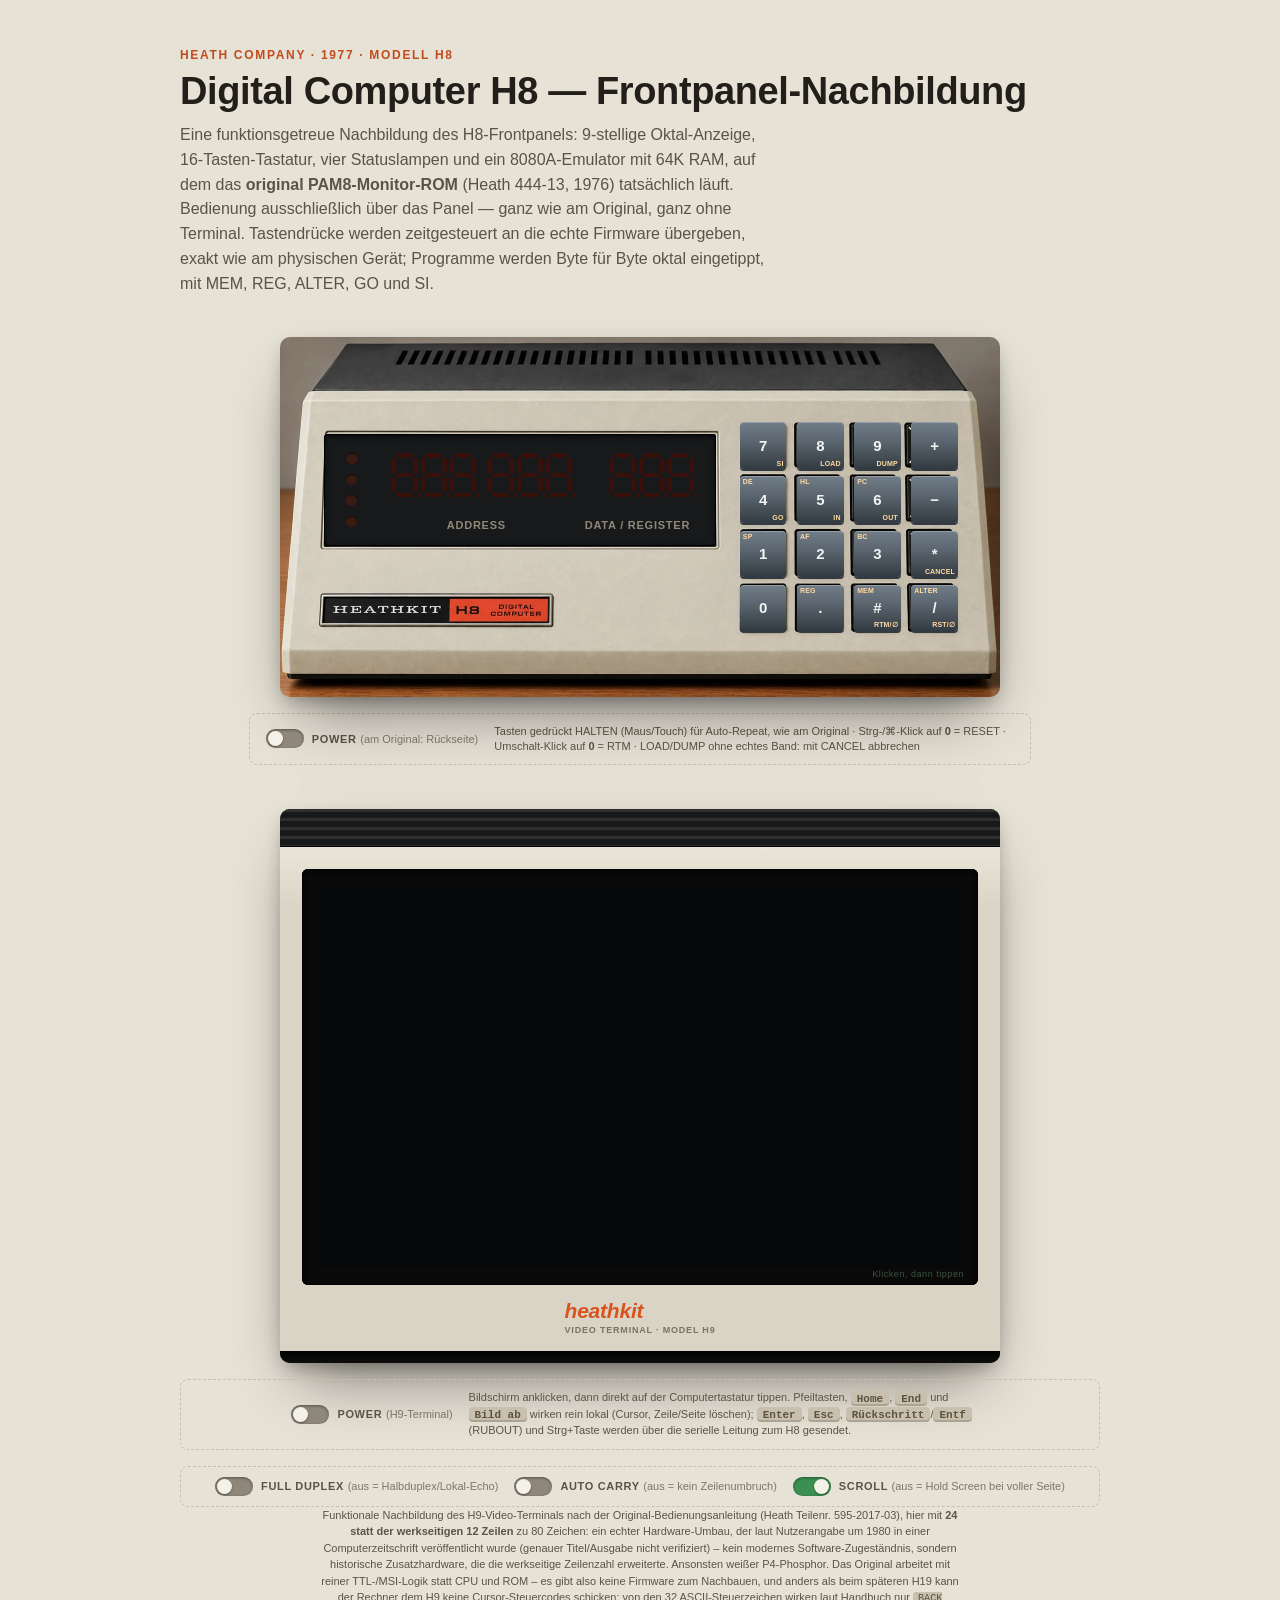
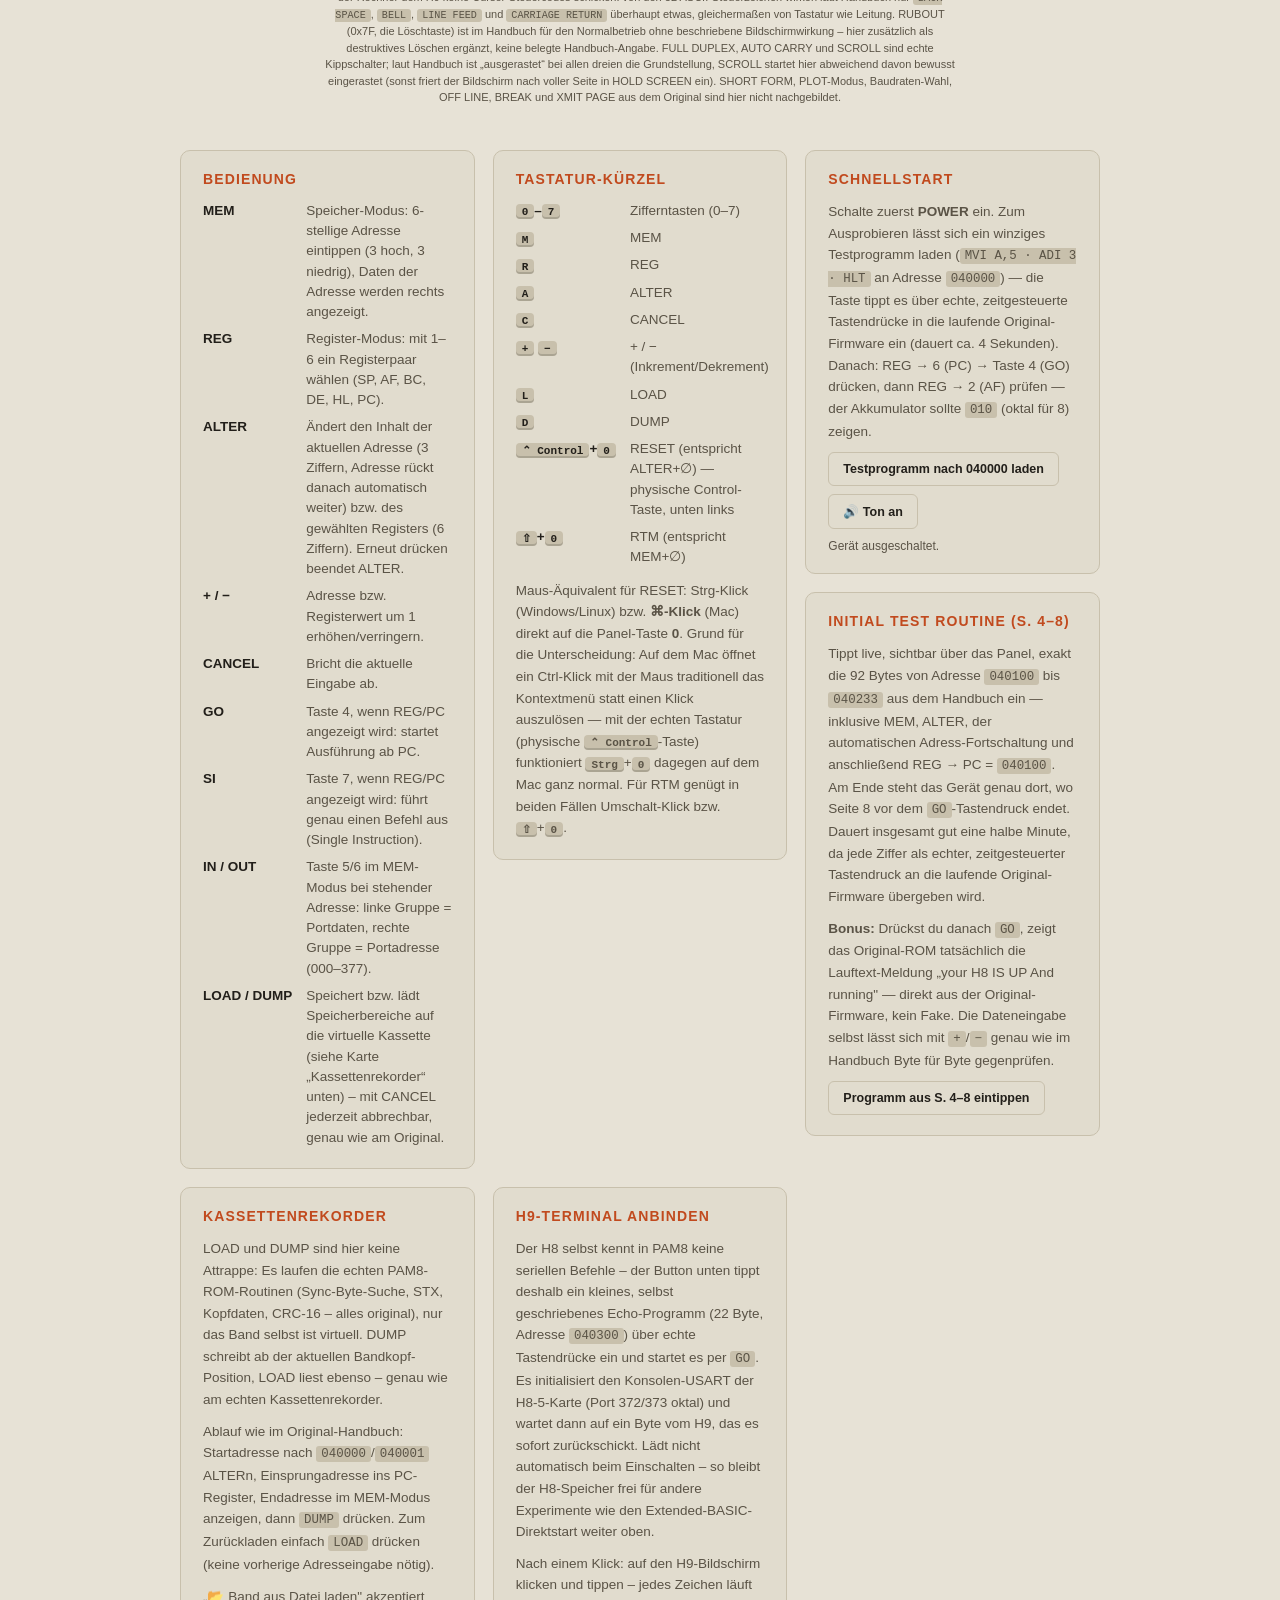
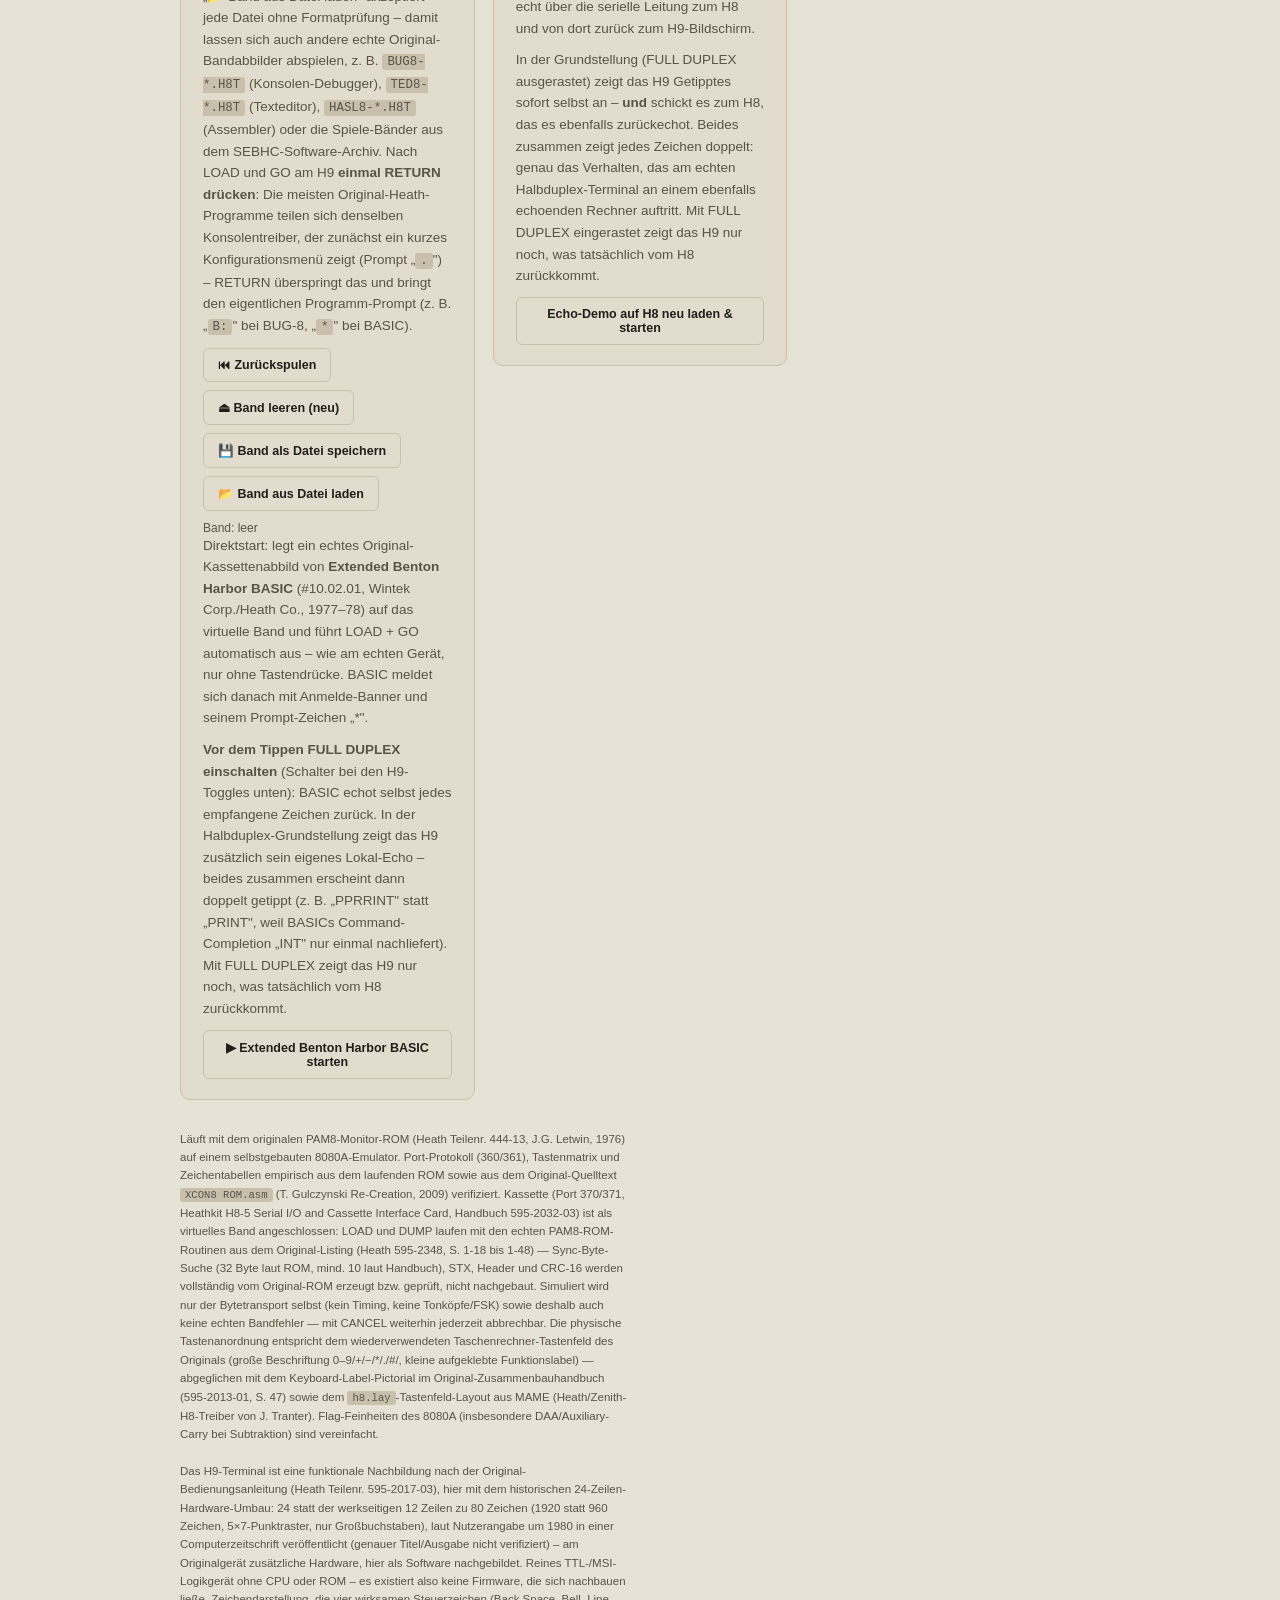
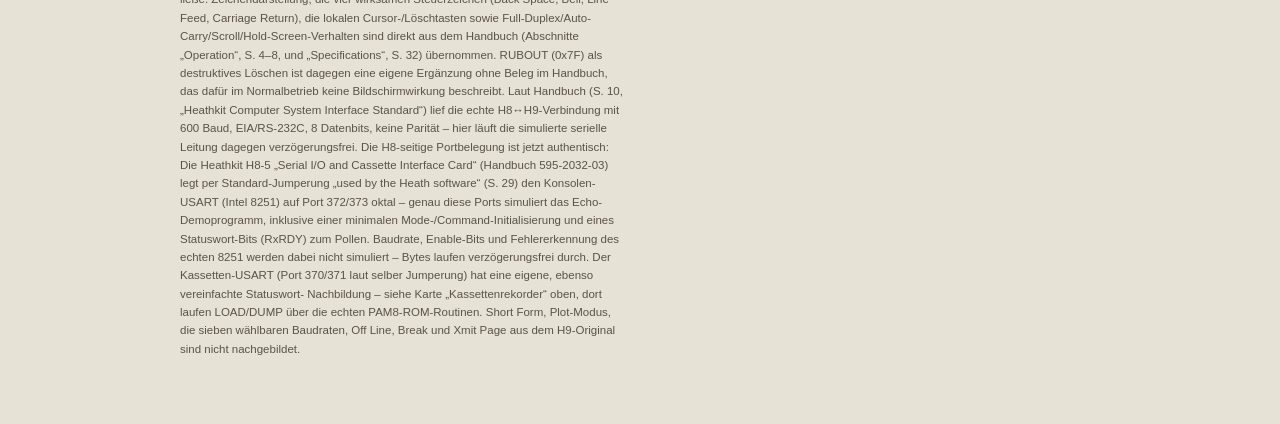
==== H8-H9-Simulator.html @ 6408a803 "Feature: H8-Gehaeuse durch eingebettetes Vintage-Produktfoto ersetzt Das bisher rein aus CSS gezeich" ====
<!doctype html>
<html lang="de">
<head>
<meta charset="utf-8">
<title>H8-H9-Simulator</title>
</head>
<body>
<style>
  :root{
    --desk-bg:#e7e2d6; --desk-bg2:#d8d2c2; --ink:#221f1a; --ink-soft:#5a5346;
    --accent:#c14a1e; --rule:#c8c0ac;
    --case-black:#18191b; --case-black-hi:#302f2d; --case-base:#0e0e0f;
    --putty:#d9d4c6; --putty-hi:#e9e5d8; --putty-shadow:#b7b0a0;
    --led-on:#ff3623; --led-off:#3a100a; --led-glow:rgba(255,54,35,.75);
    --badge:#d9531e; --key:#5c6670; --key-hi:#717d88; --key-dark:#333a41; --key-legend:#f2f3f3;
    --lamp-off:#3a1b14;
  }
  @media (prefers-color-scheme: dark){
    :root{ --desk-bg:#171512; --desk-bg2:#0f0e0c; --ink:#ece7db; --ink-soft:#b3ab98; --rule:#3a352b; }
  }
  :root[data-theme="dark"]{ --desk-bg:#171512; --desk-bg2:#0f0e0c; --ink:#ece7db; --ink-soft:#b3ab98; --rule:#3a352b; }
  :root[data-theme="light"]{ --desk-bg:#e7e2d6; --desk-bg2:#d8d2c2; --ink:#221f1a; --ink-soft:#5a5346; --rule:#c8c0ac; }

  *{box-sizing:border-box;}
  body{
    margin:0; min-height:100vh; color:var(--ink);
    background:
      radial-gradient(ellipse 900px 500px at 50% -10%, var(--desk-bg2), transparent),
      var(--desk-bg);
    font-family:-apple-system,BlinkMacSystemFont,"Segoe UI",Roboto,Helvetica,Arial,sans-serif;
    padding:48px 20px 80px;
  }
  h1,h2,h3{text-wrap:balance;}
  .wrap{max-width:920px;margin:0 auto;}

  .masthead{margin-bottom:34px;}
  .eyebrow{font-size:12px;letter-spacing:.14em;text-transform:uppercase;color:var(--accent);font-weight:700;margin:0 0 8px;}
  h1{font-size:clamp(26px,4vw,38px);margin:0 0 10px;font-weight:800;letter-spacing:-0.01em;}
  .lede{font-size:16px;line-height:1.55;color:var(--ink-soft);max-width:66ch;margin:0;}

  /* ============ THE MACHINE ============ */
  /* H8-Gehaeuse als eingebettetes Foto (ChatGPT-generiertes Vintage-Produktfoto, vom Nutzer
     bereitgestellt); Anzeige, Lampen und Tastenfeld liegen als funktionale, prozentual auf das
     Foto eingemessene Overlays darueber (Koordinaten empirisch per Pixel-Analyse des Fotos
     bestimmt: dunkles Anzeigefenster, 4 LED-Punkte, 4x4-Tastenraster). */
  .stage{display:flex;flex-direction:column;align-items:center;margin:40px 0 30px;}
  .h8-case{
    width:100%;max-width:720px;border-radius:10px;overflow:hidden;position:relative;
    box-shadow:0 30px 60px -20px rgba(0,0,0,.5), 0 8px 20px -6px rgba(0,0,0,.35);
    aspect-ratio:1774/887;
    background-image:url("[data-uri]");
    background-size:cover;background-position:center;background-color:var(--case-black);
  }
  .h8-window{
    position:absolute;left:6.09%;top:26.94%;width:54.45%;height:31.23%;
    background:var(--case-black);border-radius:4px;
    box-shadow:inset 0 2px 6px rgba(0,0,0,.8), inset 0 0 0 1px #000;
  }
  .lamp{
    position:absolute;border-radius:50%;background:var(--lamp-off);
    box-shadow:inset 0 1px 1px rgba(0,0,0,.6);
  }
  .lamp.lit{background:radial-gradient(circle at 35% 30%, #ffdada, var(--led-on) 55%, #8f1408);box-shadow:0 0 9px 2.5px var(--led-glow);}
  .lamp[data-lamp="ion"]{left:5.69%;top:17.33%;width:2.9%;height:10.11%;}
  .lamp[data-lamp="mon"]{left:5.59%;top:35.74%;width:2.9%;height:10.11%;}
  .lamp[data-lamp="run"]{left:5.49%;top:54.15%;width:2.9%;height:10.11%;}
  .lamp[data-lamp="pwr"]{left:5.28%;top:73.29%;width:3.11%;height:10.11%;}

  .display-window{
    position:absolute;left:17.3%;top:4%;width:77%;height:66%;
    display:flex;align-items:center;justify-content:space-between;flex-wrap:nowrap;
  }
  .addr-group,.data-group{display:flex;gap:3px;flex:0 0 auto;}
  .digit{position:relative;width:26px;height:44px;flex:0 0 auto;}
  .addr-group .digit:nth-child(3){margin-right:9px;}
  .seg{position:absolute;background:var(--led-off);transition:background-color .04s,box-shadow .04s;}
  .seg.on{background:var(--led-on);box-shadow:0 0 5px 1.5px var(--led-glow), 0 0 12px 3px rgba(255,54,35,.35);}
  .seg-a,.seg-g,.seg-d{left:4px;width:18px;height:4.5px;clip-path:polygon(14% 0,86% 0,100% 50%,86% 100%,14% 100%,0 50%);}
  .seg-a{top:0;} .seg-g{top:19.75px;} .seg-d{top:39.5px;}
  .seg-f,.seg-b,.seg-e,.seg-c{width:4.5px;height:17px;clip-path:polygon(0 14%,50% 0,100% 14%,100% 86%,50% 100%,0 86%);}
  .seg-f{top:4px;left:0;} .seg-e{top:23px;left:0;}
  .seg-b{top:4px;right:0;} .seg-c{top:23px;right:0;}
  .dp{position:absolute;bottom:0;right:-4px;width:3.5px;height:3.5px;border-radius:50%;background:var(--led-off);}
  .dp.on{background:var(--led-on);box-shadow:0 0 4px 1px var(--led-glow);}

  .display-labels{
    position:absolute;left:11.5%;top:76%;width:82.2%;height:16%;
    display:flex;font-size:11px;font-weight:700;letter-spacing:.07em;color:#8f897a;
  }
  .display-labels .lbl-address{flex:6;text-align:center;}
  .display-labels .lbl-data{flex:3;text-align:center;}

  .keypad{
    position:absolute;left:63.87%;top:23.79%;width:29.82%;height:58.06%;
    display:grid;grid-template-columns:repeat(4,1fr);grid-template-rows:repeat(4,1fr);gap:3.6% 4.9%;
  }
  .key{
    position:relative;aspect-ratio:1;border-radius:4px;border:none;cursor:pointer;
    background:linear-gradient(180deg,var(--key-hi),var(--key) 40%, var(--key-dark));
    box-shadow:0 2px 0 var(--key-dark), inset 0 1px 0 rgba(255,255,255,.25);
    color:var(--key-legend);font-family:inherit;
  }
  .key:active{transform:translateY(1px);box-shadow:0 1px 0 var(--key-dark), inset 0 1px 0 rgba(255,255,255,.15);}
  .key:focus-visible{outline:2px solid var(--badge);outline-offset:2px;}
  .key .legend{font-size:15px;font-weight:800;}
  .key .sub{position:absolute;font-size:7px;font-weight:800;color:#ffd9a0;letter-spacing:.02em;}
  .key .sub:not(.sub-tl):not(.sub-br){top:3px;left:0;right:0;text-align:center;font-size:8px;color:#ffd9a0;}
  .key .sub-tl{top:2px;left:3px;}
  .key .sub-br{bottom:2px;right:3px;}

  .rear-controls{
    display:flex;align-items:center;gap:16px;flex-wrap:wrap;justify-content:center;
    margin-top:16px;padding:10px 16px;border:1px dashed var(--rule);border-radius:8px;
  }
  .power-switch{display:flex;align-items:center;gap:8px;}
  .power-switch label{font-size:11px;font-weight:700;letter-spacing:.06em;color:var(--ink-soft);}
  .power-switch label span{font-weight:400;text-transform:none;letter-spacing:0;opacity:.75;}
  .toggle{position:relative;width:38px;height:19px;border-radius:10px;background:#8f877a;cursor:pointer;box-shadow:inset 0 1px 3px rgba(0,0,0,.4);flex:none;}
  .toggle i{position:absolute;top:2px;left:2px;width:15px;height:15px;border-radius:50%;background:#f4f1e8;transition:left .15s;box-shadow:0 1px 2px rgba(0,0,0,.4);}
  .toggle.on{background:#3b8f52;}
  .toggle.on i{left:21px;}
  .hint{font-size:11px;color:var(--ink-soft);line-height:1.4;max-width:520px;}
  button.util:disabled{opacity:.4;cursor:not-allowed;}

  /* ============ H9 TERMINAL ============ */
  .h9-stage{margin-top:44px;}
  .h9-case{
    width:100%;max-width:720px;margin:0 auto;border-radius:10px;overflow:hidden;
    box-shadow:0 30px 60px -20px rgba(0,0,0,.5), 0 8px 20px -6px rgba(0,0,0,.35);
    background:var(--case-black);
  }
  .h9-panel{
    background:linear-gradient(180deg,var(--putty-hi),var(--putty) 12%, var(--putty));
    padding:22px 22px 16px;display:flex;flex-direction:column;align-items:center;gap:14px;
  }
  .h8-vent{
    height:38px;
    background:
      repeating-linear-gradient(180deg, var(--case-black-hi) 0 3px, var(--case-black) 3px 9px);
    border-bottom:1px solid #000;
  }
  .brand-block{margin-top:auto;padding-top:0;}
  .wordmark{display:block;font-style:italic;font-weight:800;font-size:21px;letter-spacing:-0.01em;color:var(--badge);}
  .model-tag{display:block;margin-top:2px;font-size:9px;font-weight:700;letter-spacing:.09em;color:#7a7263;text-transform:uppercase;}
  .h8-base{height:12px;background:linear-gradient(180deg,#000,var(--case-base));}
  .h9-screen-frame{
    width:100%;background:#0a0a0a;border-radius:6px;padding:16px;
    box-shadow:inset 0 2px 10px rgba(0,0,0,.85), inset 0 0 0 1px #000;
    display:flex;justify-content:center;position:relative;cursor:text;
  }
  .h9-screen-frame.focused{box-shadow:inset 0 2px 10px rgba(0,0,0,.85), inset 0 0 0 1px #000, 0 0 0 2px var(--badge);}
  #h9-screen{width:100%;max-width:640px;height:auto;display:block;}
  .h9-screen-hint{
    position:absolute;bottom:6px;right:14px;font-size:9px;letter-spacing:.06em;
    color:#3a5540;pointer-events:none;
  }
  .h9-screen-frame.focused .h9-screen-hint{display:none;}
  @media (prefers-color-scheme: dark){ #h9-screen{filter:brightness(1.05);} }
  .h9-note{font-size:11px;color:var(--ink-soft);line-height:1.5;max-width:640px;text-align:center;margin:0 auto;}

  /* ============ HELP / INSTRUCTIONS ============ */
  .panel-below{margin-top:44px;display:grid;gap:18px;grid-template-columns:repeat(auto-fit,minmax(260px,1fr));align-items:start;}
  .card-stack{display:flex;flex-direction:column;gap:18px;min-width:0;}
  kbd{font-family:ui-monospace,SFMono-Regular,Consolas,monospace;font-size:11px;font-weight:600;
    background:var(--rule);border-radius:4px;padding:1.5px 6px;white-space:nowrap;
    box-shadow:inset 0 -2px 0 rgba(0,0,0,.15);}
  .card{background:color-mix(in srgb, var(--desk-bg) 60%, var(--desk-bg2));border:1px solid var(--rule);border-radius:10px;padding:20px 22px;}
  .card h2{font-size:14px;text-transform:uppercase;letter-spacing:.08em;margin:0 0 14px;color:var(--accent);}
  dl.ops{margin:0;display:grid;grid-template-columns:auto 1fr;gap:7px 14px;font-size:13.5px;line-height:1.5;}
  dl.ops dt{font-weight:700;font-variant-numeric:tabular-nums;white-space:nowrap;}
  dl.ops dd{margin:0;color:var(--ink-soft);}
  .card p{font-size:13.5px;line-height:1.6;color:var(--ink-soft);margin:0 0 10px;}
  .card p:last-child{margin-bottom:0;}
  .actions{display:flex;flex-wrap:wrap;gap:8px;margin-top:6px;}
  button.util{
    font:inherit;font-size:12.5px;font-weight:700;padding:9px 14px;border-radius:6px;border:1px solid var(--rule);
    background:transparent;color:var(--ink);cursor:pointer;
  }
  button.util:hover{background:var(--rule);}
  button.util:focus-visible{outline:2px solid var(--accent);outline-offset:2px;}
  .status-line{font-size:12px;color:var(--ink-soft);margin-top:10px;font-variant-numeric:tabular-nums;}
  footer.note{margin-top:30px;font-size:11.5px;color:var(--ink-soft);line-height:1.6;max-width:70ch;}
  footer.note a{color:inherit;}
  code{font-family:ui-monospace,SFMono-Regular,Consolas,monospace;background:var(--rule);padding:1px 5px;border-radius:3px;font-size:.92em;}
</style>

<div class="wrap">
  <div class="masthead">
    <p class="eyebrow">Heath Company · 1977 · Modell H8</p>
    <h1>Digital Computer H8 — Frontpanel-Nachbildung</h1>
    <p class="lede">Eine funktionsgetreue Nachbildung des H8-Frontpanels: 9-stellige Oktal-Anzeige, 16-Tasten-Tastatur,
    vier Statuslampen und ein 8080A-Emulator mit 64K RAM, auf dem das <strong>original PAM8-Monitor-ROM</strong>
    (Heath 444-13, 1976) tatsächlich läuft. Bedienung ausschließlich über das Panel — ganz wie am Original, ganz ohne
    Terminal. Tastendrücke werden zeitgesteuert an die echte Firmware übergeben, exakt wie am physischen Gerät;
    Programme werden Byte für Byte oktal eingetippt, mit MEM, REG, ALTER, GO und SI.</p>
  </div>

  <div class="stage">
    <div class="h8-case">
      <div class="h8-window">
        <div class="lamp" data-lamp="ion"></div>
        <div class="lamp" data-lamp="mon"></div>
        <div class="lamp" data-lamp="run"></div>
        <div class="lamp" data-lamp="pwr"></div>
        <div class="display-window" id="display-row"></div>
        <div class="display-labels">
          <span class="lbl-address">ADDRESS</span>
          <span class="lbl-data">DATA / REGISTER</span>
        </div>
      </div>

      <div class="keypad" id="keypad">
        <button class="key" data-num="7"><span class="legend">7</span><span class="sub sub-br">SI</span></button>
        <button class="key" data-action="LOAD"><span class="legend">8</span><span class="sub sub-br">LOAD</span></button>
        <button class="key" data-action="DUMP"><span class="legend">9</span><span class="sub sub-br">DUMP</span></button>
        <button class="key" data-action="PLUS"><span class="legend">+</span></button>

        <button class="key" data-num="4"><span class="legend">4</span><span class="sub sub-tl">DE</span><span class="sub sub-br">GO</span></button>
        <button class="key" data-num="5"><span class="legend">5</span><span class="sub sub-tl">HL</span><span class="sub sub-br">IN</span></button>
        <button class="key" data-num="6"><span class="legend">6</span><span class="sub sub-tl">PC</span><span class="sub sub-br">OUT</span></button>
        <button class="key" data-action="MINUS"><span class="legend">−</span></button>

        <button class="key" data-num="1"><span class="legend">1</span><span class="sub sub-tl">SP</span></button>
        <button class="key" data-num="2"><span class="legend">2</span><span class="sub sub-tl">AF</span></button>
        <button class="key" data-num="3"><span class="legend">3</span><span class="sub sub-tl">BC</span></button>
        <button class="key" data-action="CANCEL"><span class="legend">*</span><span class="sub sub-br">CANCEL</span></button>

        <button class="key" data-num="0"><span class="legend">0</span></button>
        <button class="key" data-action="REG"><span class="legend">.</span><span class="sub sub-tl">REG</span></button>
        <button class="key" data-action="MEM"><span class="legend">#</span><span class="sub sub-tl">MEM</span><span class="sub sub-br">RTM/∅</span></button>
        <button class="key" data-action="ALTER"><span class="legend">/</span><span class="sub sub-tl">ALTER</span><span class="sub sub-br">RST/∅</span></button>
      </div>
    </div>

    <div class="rear-controls">
      <div class="power-switch">
        <div class="toggle" id="power-toggle" role="switch" aria-checked="false" tabindex="0" aria-label="Netzschalter"><i></i></div>
        <label for="power-toggle">POWER <span>(am Original: Rückseite)</span></label>
      </div>
      <div class="hint">Tasten gedrückt HALTEN (Maus/Touch) für Auto-Repeat, wie am Original · Strg-/⌘-Klick auf
      <strong>0</strong> = RESET · Umschalt-Klick auf <strong>0</strong> = RTM · LOAD/DUMP ohne echtes Band: mit CANCEL abbrechen</div>
    </div>
  </div>

  <div class="h9-stage">
    <div class="h9-case">
      <div class="h8-vent"></div>
      <div class="h9-panel">
        <div class="h9-screen-frame" id="h9-screen-frame" tabindex="0" aria-label="H9-Bildschirm, anklicken und tippen">
          <canvas id="h9-screen"></canvas>
          <span class="h9-screen-hint">Klicken, dann tippen</span>
        </div>
        <div class="brand-block">
          <span class="wordmark">heathkit</span>
          <span class="model-tag">Video Terminal &middot; Model H9</span>
        </div>
      </div>
      <div class="h8-base"></div>
    </div>

    <div class="rear-controls">
      <div class="power-switch">
        <div class="toggle" id="h9-power-toggle" role="switch" aria-checked="false" tabindex="0" aria-label="H9-Netzschalter"><i></i></div>
        <label for="h9-power-toggle">POWER <span>(H9-Terminal)</span></label>
      </div>
      <div class="hint">Bildschirm anklicken, dann direkt auf der Computertastatur tippen. Pfeiltasten, <kbd>Home</kbd>,
      <kbd>End</kbd> und <kbd>Bild ab</kbd> wirken rein lokal (Cursor, Zeile/Seite löschen); <kbd>Enter</kbd>,
      <kbd>Esc</kbd>, <kbd>Rückschritt</kbd>/<kbd>Entf</kbd> (RUBOUT) und Strg+Taste werden über die serielle
      Leitung zum H8 gesendet.</div>
    </div>
    <div class="rear-controls">
      <div class="power-switch">
        <div class="toggle" id="h9-duplex-toggle" role="switch" aria-checked="false" tabindex="0" aria-label="Full Duplex"><i></i></div>
        <label for="h9-duplex-toggle">FULL DUPLEX <span>(aus = Halbduplex/Lokal-Echo)</span></label>
      </div>
      <div class="power-switch">
        <div class="toggle" id="h9-autocarry-toggle" role="switch" aria-checked="false" tabindex="0" aria-label="Auto Carry"><i></i></div>
        <label for="h9-autocarry-toggle">AUTO CARRY <span>(aus = kein Zeilenumbruch)</span></label>
      </div>
      <div class="power-switch">
        <div class="toggle on" id="h9-scroll-toggle" role="switch" aria-checked="true" tabindex="0" aria-label="Scroll"><i></i></div>
        <label for="h9-scroll-toggle">SCROLL <span>(aus = Hold Screen bei voller Seite)</span></label>
      </div>
    </div>
    <p class="h9-note">Funktionale Nachbildung des H9-Video-Terminals nach der Original-Bedienungsanleitung
    (Heath Teilenr. 595-2017-03), hier mit <strong>24 statt der werkseitigen 12 Zeilen</strong> zu 80 Zeichen: ein
    echter Hardware-Umbau, der laut Nutzerangabe um 1980 in einer Computerzeitschrift veröffentlicht wurde (genauer
    Titel/Ausgabe nicht verifiziert) – kein modernes Software-Zugeständnis, sondern historische Zusatzhardware, die
    die werkseitige Zeilenzahl erweiterte. Ansonsten weißer P4-Phosphor. Das Original arbeitet mit reiner
    TTL-/MSI-Logik statt CPU und ROM – es gibt also keine Firmware zum Nachbauen, und anders als beim späteren H19
    kann der Rechner dem H9 keine Cursor-Steuercodes schicken: von den 32 ASCII-Steuerzeichen wirken laut Handbuch
    nur <code>BACK SPACE</code>, <code>BELL</code>, <code>LINE FEED</code> und <code>CARRIAGE RETURN</code>
    überhaupt etwas, gleichermaßen von Tastatur wie Leitung. RUBOUT (0x7F, die Löschtaste) ist im Handbuch für den
    Normalbetrieb ohne beschriebene Bildschirmwirkung – hier zusätzlich als destruktives Löschen ergänzt, keine
    belegte Handbuch-Angabe. FULL DUPLEX, AUTO CARRY und SCROLL sind echte Kippschalter; laut Handbuch ist
    „ausgerastet“ bei allen dreien die Grundstellung, SCROLL startet hier abweichend davon bewusst eingerastet
    (sonst friert der Bildschirm nach voller Seite in HOLD SCREEN ein). SHORT FORM, PLOT-Modus, Baudraten-Wahl,
    OFF LINE, BREAK und XMIT PAGE aus dem Original sind hier nicht nachgebildet.</p>
  </div>

  <div class="panel-below">
    <div class="card">
      <h2>Bedienung</h2>
      <dl class="ops">
        <dt>MEM</dt><dd>Speicher-Modus: 6-stellige Adresse eintippen (3 hoch, 3 niedrig), Daten der Adresse werden rechts angezeigt.</dd>
        <dt>REG</dt><dd>Register-Modus: mit 1–6 ein Registerpaar wählen (SP, AF, BC, DE, HL, PC).</dd>
        <dt>ALTER</dt><dd>Ändert den Inhalt der aktuellen Adresse (3 Ziffern, Adresse rückt danach automatisch weiter) bzw. des gewählten Registers (6 Ziffern). Erneut drücken beendet ALTER.</dd>
        <dt>+ / −</dt><dd>Adresse bzw. Registerwert um 1 erhöhen/verringern.</dd>
        <dt>CANCEL</dt><dd>Bricht die aktuelle Eingabe ab.</dd>
        <dt>GO</dt><dd>Taste 4, wenn REG/PC angezeigt wird: startet Ausführung ab PC.</dd>
        <dt>SI</dt><dd>Taste 7, wenn REG/PC angezeigt wird: führt genau einen Befehl aus (Single Instruction).</dd>
        <dt>IN / OUT</dt><dd>Taste 5/6 im MEM-Modus bei stehender Adresse: linke Gruppe = Portdaten, rechte Gruppe = Portadresse (000–377).</dd>
        <dt>LOAD / DUMP</dt><dd>Speichert bzw. lädt Speicherbereiche auf die virtuelle Kassette (siehe Karte „Kassettenrekorder“ unten) – mit CANCEL jederzeit abbrechbar, genau wie am Original.</dd>
      </dl>
    </div>
    <div class="card">
      <h2>Tastatur-Kürzel</h2>
      <dl class="ops">
        <dt><kbd>0</kbd>–<kbd>7</kbd></dt><dd>Zifferntasten (0–7)</dd>
        <dt><kbd>M</kbd></dt><dd>MEM</dd>
        <dt><kbd>R</kbd></dt><dd>REG</dd>
        <dt><kbd>A</kbd></dt><dd>ALTER</dd>
        <dt><kbd>C</kbd></dt><dd>CANCEL</dd>
        <dt><kbd>+</kbd> <kbd>&minus;</kbd></dt><dd>+ / − (Inkrement/Dekrement)</dd>
        <dt><kbd>L</kbd></dt><dd>LOAD</dd>
        <dt><kbd>D</kbd></dt><dd>DUMP</dd>
        <dt><kbd>⌃ Control</kbd>+<kbd>0</kbd></dt><dd>RESET (entspricht ALTER+∅) — physische Control-Taste, unten links</dd>
        <dt><kbd>&#8679;</kbd>+<kbd>0</kbd></dt><dd>RTM (entspricht MEM+∅)</dd>
      </dl>
      <p style="margin-top:12px;">Maus-Äquivalent für RESET: Strg-Klick (Windows/Linux) bzw. <strong>⌘-Klick</strong> (Mac)
      direkt auf die Panel-Taste <strong>0</strong>. Grund für die Unterscheidung: Auf dem Mac öffnet ein Ctrl-Klick mit der
      Maus traditionell das Kontextmenü statt einen Klick auszulösen — mit der echten Tastatur (physische
      <kbd>⌃ Control</kbd>-Taste) funktioniert <kbd>Strg</kbd>+<kbd>0</kbd> dagegen auf dem Mac ganz normal.
      Für RTM genügt in beiden Fällen Umschalt-Klick bzw. <kbd>⇧</kbd>+<kbd>0</kbd>.</p>
    </div>
    <div class="card-stack">
      <div class="card">
        <h2>Schnellstart</h2>
        <p>Schalte zuerst <strong>POWER</strong> ein. Zum Ausprobieren lässt sich ein winziges Testprogramm laden
        (<code>MVI A,5 · ADI 3 · HLT</code> an Adresse <code>040000</code>) — die Taste tippt es über echte, zeitgesteuerte
        Tastendrücke in die laufende Original-Firmware ein (dauert ca. 4 Sekunden). Danach: REG → 6 (PC) → Taste 4 (GO)
        drücken, dann REG → 2 (AF) prüfen — der Akkumulator sollte <code>010</code> (oktal für 8) zeigen.</p>
        <div class="actions">
          <button class="util" id="btn-example">Testprogramm nach 040000 laden</button>
          <button class="util" id="btn-mute">🔊 Ton an</button>
        </div>
        <div class="status-line" id="status-line">Gerät ausgeschaltet.</div>
      </div>
      <div class="card">
        <h2>Initial Test Routine (S. 4–8)</h2>
        <p>Tippt live, sichtbar über das Panel, exakt die 92 Bytes von Adresse <code>040100</code> bis <code>040233</code>
        aus dem Handbuch ein — inklusive MEM, ALTER, der automatischen Adress-Fortschaltung und anschließend REG → PC =
        <code>040100</code>. Am Ende steht das Gerät genau dort, wo Seite 8 vor dem <code>GO</code>-Tastendruck endet.
        Dauert insgesamt gut eine halbe Minute, da jede Ziffer als echter, zeitgesteuerter Tastendruck an die laufende
        Original-Firmware übergeben wird.</p>
        <p><strong>Bonus:</strong> Drückst du danach <code>GO</code>, zeigt das Original-ROM tatsächlich die Lauftext-Meldung
        „your H8 IS UP And running" — direkt aus der Original-Firmware, kein Fake. Die Dateneingabe selbst lässt sich mit
        <code>+</code>/<code>−</code> genau wie im Handbuch Byte für Byte gegenprüfen.</p>
        <div class="actions">
          <button class="util" id="btn-itr">Programm aus S. 4–8 eintippen</button>
        </div>
      </div>
    </div>
    <div class="card">
      <h2>Kassettenrekorder</h2>
      <p>LOAD und DUMP sind hier keine Attrappe: Es laufen die echten PAM8-ROM-Routinen (Sync-Byte-Suche, STX,
      Kopfdaten, CRC-16 – alles original), nur das Band selbst ist virtuell. DUMP schreibt ab der aktuellen
      Bandkopf-Position, LOAD liest ebenso – genau wie am echten Kassettenrekorder.</p>
      <p>Ablauf wie im Original-Handbuch: Startadresse nach <code>040000</code>/<code>040001</code> ALTERn,
      Einsprungadresse ins PC-Register, Endadresse im MEM-Modus anzeigen, dann <code>DUMP</code> drücken. Zum
      Zurückladen einfach <code>LOAD</code> drücken (keine vorherige Adresseingabe nötig).</p>
      <p>„📂 Band aus Datei laden" akzeptiert jede Datei ohne Formatprüfung – damit lassen sich auch andere
      echte Original-Bandabbilder abspielen, z.&nbsp;B. <code>BUG8-*.H8T</code> (Konsolen-Debugger),
      <code>TED8-*.H8T</code> (Texteditor), <code>HASL8-*.H8T</code> (Assembler) oder die Spiele-Bänder aus dem
      SEBHC-Software-Archiv. Nach LOAD und GO am H9 <strong>einmal RETURN drücken</strong>: Die meisten
      Original-Heath-Programme teilen sich denselben Konsolentreiber, der zunächst ein kurzes
      Konfigurationsmenü zeigt (Prompt „<code>.</code>") – RETURN überspringt das und bringt den eigentlichen
      Programm-Prompt (z.&nbsp;B. „<code>B:</code>" bei BUG-8, „<code>*</code>" bei BASIC).</p>
      <div class="actions">
        <button class="util" id="btn-cassette-rewind">⏮ Zurückspulen</button>
        <button class="util" id="btn-cassette-eject">⏏ Band leeren (neu)</button>
        <button class="util" id="btn-cassette-save">💾 Band als Datei speichern</button>
        <button class="util" id="btn-cassette-load">📂 Band aus Datei laden</button>
        <input type="file" id="cassette-file-input" accept=".h8tape,.h8t,.bin" style="display:none;">
      </div>
      <div class="status-line" id="cassette-status">Band: leer</div>
      <p>Direktstart: legt ein echtes Original-Kassettenabbild von <strong>Extended Benton Harbor
      BASIC</strong> (#10.02.01, Wintek Corp./Heath Co., 1977–78) auf das virtuelle Band und
      führt LOAD + GO automatisch aus – wie am echten Gerät, nur ohne Tastendrücke. BASIC meldet
      sich danach mit Anmelde-Banner und seinem Prompt-Zeichen „*".</p>
      <p><strong>Vor dem Tippen FULL DUPLEX einschalten</strong> (Schalter bei den H9-Toggles unten):
      BASIC echot selbst jedes empfangene Zeichen zurück. In der Halbduplex-Grundstellung zeigt das H9
      zusätzlich sein eigenes Lokal-Echo – beides zusammen erscheint dann doppelt getippt (z.&nbsp;B.
      „PPRRINT" statt „PRINT", weil BASICs Command-Completion „INT" nur einmal nachliefert). Mit FULL
      DUPLEX zeigt das H9 nur noch, was tatsächlich vom H8 zurückkommt.</p>
      <div class="actions">
        <button class="util" id="btn-extended-basic">▶ Extended Benton Harbor BASIC starten</button>
      </div>
    </div>
    <div class="card">
      <h2>H9-Terminal anbinden</h2>
      <p>Der H8 selbst kennt in PAM8 keine seriellen Befehle – der Button unten tippt deshalb ein kleines, selbst
      geschriebenes Echo-Programm (22 Byte, Adresse <code>040300</code>) über echte Tastendrücke ein und startet es
      per <code>GO</code>. Es initialisiert den Konsolen-USART der H8-5-Karte (Port 372/373 oktal) und wartet dann
      auf ein Byte vom H9, das es sofort zurückschickt. Lädt nicht automatisch beim Einschalten – so bleibt der
      H8-Speicher frei für andere Experimente wie den Extended-BASIC-Direktstart weiter oben.</p>
      <p>Nach einem Klick: auf den H9-Bildschirm klicken und tippen – jedes Zeichen läuft echt über die serielle
      Leitung zum H8 und von dort zurück zum H9-Bildschirm.</p>
      <p>In der Grundstellung (FULL DUPLEX ausgerastet) zeigt das H9 Getipptes sofort selbst an – <strong>und</strong>
      schickt es zum H8, das es ebenfalls zurückechot. Beides zusammen zeigt jedes Zeichen doppelt: genau das
      Verhalten, das am echten Halbduplex-Terminal an einem ebenfalls echoenden Rechner auftritt. Mit FULL DUPLEX
      eingerastet zeigt das H9 nur noch, was tatsächlich vom H8 zurückkommt.</p>
      <div class="actions">
        <button class="util" id="btn-serial-echo">Echo-Demo auf H8 neu laden &amp; starten</button>
      </div>
    </div>
  </div>

  <footer class="note">
    Läuft mit dem originalen PAM8-Monitor-ROM (Heath Teilenr. 444-13, J.G. Letwin, 1976) auf einem selbstgebauten
    8080A-Emulator. Port-Protokoll (360/361), Tastenmatrix und Zeichentabellen empirisch aus dem laufenden ROM sowie
    aus dem Original-Quelltext <code>XCON8 ROM.asm</code> (T. Gulczynski Re-Creation, 2009) verifiziert. Kassette
    (Port 370/371, Heathkit H8-5 Serial I/O and Cassette Interface Card, Handbuch 595-2032-03) ist als virtuelles
    Band angeschlossen: LOAD und DUMP laufen mit den echten PAM8-ROM-Routinen aus dem Original-Listing (Heath
    595-2348, S. 1-18 bis 1-48) — Sync-Byte-Suche (32 Byte laut ROM, mind. 10 laut Handbuch), STX, Header und
    CRC-16 werden vollständig vom Original-ROM erzeugt bzw. geprüft, nicht nachgebaut. Simuliert wird nur der
    Bytetransport selbst (kein Timing, keine Tonköpfe/FSK) sowie deshalb auch keine echten Bandfehler — mit CANCEL
    weiterhin jederzeit abbrechbar. Die physische Tastenanordnung entspricht dem wiederverwendeten
    Taschenrechner-Tastenfeld des Originals (große
    Beschriftung 0–9/+/−/*/./#/, kleine aufgeklebte Funktionslabel) — abgeglichen mit dem Keyboard-Label-Pictorial im
    Original-Zusammenbauhandbuch (595-2013-01, S. 47) sowie dem <code>h8.lay</code>-Tastenfeld-Layout aus MAME
    (Heath/Zenith-H8-Treiber von J. Tranter). Flag-Feinheiten des 8080A (insbesondere DAA/Auxiliary-Carry bei
    Subtraktion) sind vereinfacht.
    <br><br>
    Das H9-Terminal ist eine funktionale Nachbildung nach der Original-Bedienungsanleitung (Heath Teilenr.
    595-2017-03), hier mit dem historischen 24-Zeilen-Hardware-Umbau: 24 statt der werkseitigen 12 Zeilen zu 80
    Zeichen (1920 statt 960 Zeichen, 5×7-Punktraster, nur Großbuchstaben), laut Nutzerangabe um 1980 in einer
    Computerzeitschrift veröffentlicht (genauer Titel/Ausgabe nicht verifiziert) – am Originalgerät zusätzliche
    Hardware, hier als Software nachgebildet. Reines
    TTL-/MSI-Logikgerät ohne CPU oder ROM – es existiert also keine Firmware, die sich nachbauen ließe.
    Zeichendarstellung, die vier wirksamen Steuerzeichen (Back Space, Bell, Line Feed, Carriage Return), die
    lokalen Cursor-/Löschtasten sowie Full-Duplex/Auto-Carry/Scroll/Hold-Screen-Verhalten sind direkt aus dem
    Handbuch (Abschnitte „Operation“, S. 4–8, und „Specifications“, S. 32) übernommen. RUBOUT (0x7F) als
    destruktives Löschen ist dagegen eine eigene Ergänzung ohne Beleg im Handbuch, das dafür im Normalbetrieb
    keine Bildschirmwirkung beschreibt. Laut Handbuch (S. 10,
    „Heathkit Computer System Interface Standard“) lief die echte H8↔H9-Verbindung mit 600 Baud, EIA/RS-232C,
    8 Datenbits, keine Parität – hier läuft die simulierte serielle Leitung dagegen verzögerungsfrei. Die
    H8-seitige Portbelegung ist jetzt authentisch: Die Heathkit H8-5 „Serial I/O and Cassette Interface Card“
    (Handbuch 595-2032-03) legt per Standard-Jumperung „used by the Heath software“ (S. 29) den Konsolen-USART
    (Intel 8251) auf Port 372/373 oktal – genau diese Ports simuliert das Echo-Demoprogramm, inklusive einer
    minimalen Mode-/Command-Initialisierung und eines Statuswort-Bits (RxRDY) zum Pollen. Baudrate, Enable-Bits
    und Fehlererkennung des echten 8251 werden dabei nicht simuliert – Bytes laufen verzögerungsfrei durch. Der
    Kassetten-USART (Port 370/371 laut selber Jumperung) hat eine eigene, ebenso vereinfachte Statuswort-
    Nachbildung – siehe Karte „Kassettenrekorder“ oben, dort laufen LOAD/DUMP über die echten PAM8-ROM-Routinen.
    Short Form, Plot-Modus,
    die sieben wählbaren Baudraten, Off Line, Break und Xmit Page aus dem H9-Original sind nicht nachgebildet.
  </footer>
</div>

<script>
(function(){
"use strict";

/* ================= 8080A CPU ================= */
function parity(v){ v&=0xFF; let c=0; while(v){c+=v&1; v>>=1;} return c%2===0; }

function CPU(mem, ports){
  this.mem=mem; this.ports=ports; this.reset();
}
CPU.prototype.reset=function(){
  this.a=0;this.b=0;this.c=0;this.d=0;this.e=0;this.h=0;this.l=0;
  this.f=0x02; this.sp=0; this.pc=0; this.iff=false; this.halted=false;
};
CPU.prototype.rd=function(addr){ return this.mem[addr & 0xFFFF]; };
CPU.prototype.wr=function(addr,val){ this.mem[addr & 0xFFFF]=val & 0xFF; };
CPU.prototype.fetch8=function(){ const v=this.rd(this.pc); this.pc=(this.pc+1)&0xFFFF; return v; };
CPU.prototype.fetch16=function(){ const lo=this.fetch8(), hi=this.fetch8(); return (hi<<8)|lo; };
CPU.prototype.push16=function(v){ this.sp=(this.sp-1)&0xFFFF; this.wr(this.sp,(v>>8)&0xFF); this.sp=(this.sp-1)&0xFFFF; this.wr(this.sp,v&0xFF); };
CPU.prototype.pop16=function(){ const lo=this.rd(this.sp); this.sp=(this.sp+1)&0xFFFF; const hi=this.rd(this.sp); this.sp=(this.sp+1)&0xFFFF; return (hi<<8)|lo; };

CPU.prototype.getBC=function(){return (this.b<<8)|this.c;};
CPU.prototype.setBC=function(v){this.b=(v>>8)&0xFF;this.c=v&0xFF;};
CPU.prototype.getDE=function(){return (this.d<<8)|this.e;};
CPU.prototype.setDE=function(v){this.d=(v>>8)&0xFF;this.e=v&0xFF;};
CPU.prototype.getHL=function(){return (this.h<<8)|this.l;};
CPU.prototype.setHL=function(v){this.h=(v>>8)&0xFF;this.l=v&0xFF;};

CPU.prototype.getReg=function(code){
  switch(code){case 0:return this.b;case 1:return this.c;case 2:return this.d;case 3:return this.e;
    case 4:return this.h;case 5:return this.l;case 6:return this.rd(this.getHL());case 7:return this.a;}
};
CPU.prototype.setReg=function(code,val){
  val&=0xFF;
  switch(code){case 0:this.b=val;break;case 1:this.c=val;break;case 2:this.d=val;break;case 3:this.e=val;break;
    case 4:this.h=val;break;case 5:this.l=val;break;case 6:this.wr(this.getHL(),val);break;case 7:this.a=val;break;}
};

CPU.prototype.setCarry=function(v){ this.f = v ? (this.f|0x01) : (this.f & ~0x01); };
CPU.prototype.getCarry=function(){ return (this.f&0x01)!==0; };
CPU.prototype.setAC=function(v){ this.f = v ? (this.f|0x10) : (this.f & ~0x10); };
CPU.prototype.getAC=function(){ return (this.f&0x10)!==0; };
CPU.prototype.getZ=function(){ return (this.f&0x40)!==0; };
CPU.prototype.getS=function(){ return (this.f&0x80)!==0; };
CPU.prototype.getP=function(){ return (this.f&0x04)!==0; };
CPU.prototype.setSZP=function(val){
  val&=0xFF;
  this.f &= ~(0x80|0x40|0x04);
  if(val&0x80) this.f|=0x80;
  if(val===0) this.f|=0x40;
  if(parity(val)) this.f|=0x04;
};

CPU.prototype.add=function(v,cin){
  const sum=this.a+v+cin;
  this.setAC(((this.a&0xF)+(v&0xF)+cin)>0xF);
  this.setCarry(sum>0xFF);
  this.a=sum&0xFF;
  this.setSZP(this.a);
};
CPU.prototype.sub=function(v,cin){
  const diff=this.a-v-cin;
  this.setAC(((this.a&0xF)-(v&0xF)-cin)>=0);
  this.setCarry(diff<0);
  const r=diff&0xFF;
  this.setSZP(r);
  return r;
};
CPU.prototype.inr=function(v){ const r=(v+1)&0xFF; this.setAC((v&0xF)+1>0xF); this.setSZP(r); return r; };
CPU.prototype.dcr=function(v){ const r=(v-1)&0xFF; this.setAC((v&0xF)!==0); this.setSZP(r); return r; };
CPU.prototype.dad=function(pv){ const sum=this.getHL()+pv; this.setCarry(sum>0xFFFF); this.setHL(sum&0xFFFF); };
CPU.prototype.ana=function(v){ this.setAC(((this.a|v)&0x08)!==0); this.a&=v; this.setCarry(false); this.setSZP(this.a); };
CPU.prototype.xra=function(v){ this.a^=v; this.setCarry(false); this.setAC(false); this.setSZP(this.a); };
CPU.prototype.ora=function(v){ this.a|=v; this.setCarry(false); this.setAC(false); this.setSZP(this.a); };
CPU.prototype.daa=function(){
  let a=this.a, c=this.getCarry(), corr=0;
  if(this.getAC() || (a&0xF)>9) corr+=0x06;
  if(c || (a>>4)>9 || ((a>>4)===9 && (a&0xF)>9)){ corr+=0x60; c=true; }
  this.setAC(((a&0xF)+(corr&0xF))>0xF);
  const r=a+corr;
  this.a=r&0xFF;
  this.setCarry(c || r>0xFF);
  this.setSZP(this.a);
};
// Liefert einen Hardware-Interrupt aus (RST-Vektor n*8). Der 8080 sperrt dabei
// automatisch weitere Interrupts (IFF=0), bis der ROM-Code erneut EI ausfuehrt.
CPU.prototype.interrupt=function(vector){
  this.halted=false;
  this.iff=false;
  this.push16(this.pc);
  this.pc=vector;
};

CPU.prototype.step=function(){
  if(this.halted) return;
  const op=this.fetch8();
  switch(op){
    case 0x00: break;
    case 0x01: this.setBC(this.fetch16()); break;
    case 0x02: this.wr(this.getBC(), this.a); break;
    case 0x03: this.setBC((this.getBC()+1)&0xFFFF); break;
    case 0x04: this.b=this.inr(this.b); break;
    case 0x05: this.b=this.dcr(this.b); break;
    case 0x06: this.b=this.fetch8(); break;
    case 0x07:{const cy=(this.a&0x80)?1:0; this.a=((this.a<<1)|cy)&0xFF; this.setCarry(cy===1); break;}
    case 0x08: break;
    case 0x09: this.dad(this.getBC()); break;
    case 0x0A: this.a=this.rd(this.getBC()); break;
    case 0x0B: this.setBC((this.getBC()-1)&0xFFFF); break;
    case 0x0C: this.c=this.inr(this.c); break;
    case 0x0D: this.c=this.dcr(this.c); break;
    case 0x0E: this.c=this.fetch8(); break;
    case 0x0F:{const cy=this.a&1; this.a=((this.a>>1)|(cy<<7))&0xFF; this.setCarry(cy===1); break;}
    case 0x10: break;
    case 0x11: this.setDE(this.fetch16()); break;
    case 0x12: this.wr(this.getDE(), this.a); break;
    case 0x13: this.setDE((this.getDE()+1)&0xFFFF); break;
    case 0x14: this.d=this.inr(this.d); break;
    case 0x15: this.d=this.dcr(this.d); break;
    case 0x16: this.d=this.fetch8(); break;
    case 0x17:{const cin=this.getCarry()?1:0, cy=(this.a&0x80)?1:0; this.a=((this.a<<1)|cin)&0xFF; this.setCarry(cy===1); break;}
    case 0x18: break;
    case 0x19: this.dad(this.getDE()); break;
    case 0x1A: this.a=this.rd(this.getDE()); break;
    case 0x1B: this.setDE((this.getDE()-1)&0xFFFF); break;
    case 0x1C: this.e=this.inr(this.e); break;
    case 0x1D: this.e=this.dcr(this.e); break;
    case 0x1E: this.e=this.fetch8(); break;
    case 0x1F:{const cin=this.getCarry()?1:0, cy=this.a&1; this.a=((this.a>>1)|(cin<<7))&0xFF; this.setCarry(cy===1); break;}
    case 0x20: break;
    case 0x21: this.setHL(this.fetch16()); break;
    case 0x22:{const addr=this.fetch16(); this.wr(addr,this.l); this.wr(addr+1,this.h); break;}
    case 0x23: this.setHL((this.getHL()+1)&0xFFFF); break;
    case 0x24: this.h=this.inr(this.h); break;
    case 0x25: this.h=this.dcr(this.h); break;
    case 0x26: this.h=this.fetch8(); break;
    case 0x27: this.daa(); break;
    case 0x28: break;
    case 0x29: this.dad(this.getHL()); break;
    case 0x2A:{const addr=this.fetch16(); this.l=this.rd(addr); this.h=this.rd(addr+1); break;}
    case 0x2B: this.setHL((this.getHL()-1)&0xFFFF); break;
    case 0x2C: this.l=this.inr(this.l); break;
    case 0x2D: this.l=this.dcr(this.l); break;
    case 0x2E: this.l=this.fetch8(); break;
    case 0x2F: this.a=(~this.a)&0xFF; break;
    case 0x30: break;
    case 0x31: this.sp=this.fetch16(); break;
    case 0x32: this.wr(this.fetch16(), this.a); break;
    case 0x33: this.sp=(this.sp+1)&0xFFFF; break;
    case 0x34:{const ad=this.getHL(); this.wr(ad,this.inr(this.rd(ad))); break;}
    case 0x35:{const ad=this.getHL(); this.wr(ad,this.dcr(this.rd(ad))); break;}
    case 0x36:{const ad=this.getHL(); this.wr(ad,this.fetch8()); break;}
    case 0x37: this.setCarry(true); break;
    case 0x38: break;
    case 0x39: this.dad(this.sp); break;
    case 0x3A: this.a=this.rd(this.fetch16()); break;
    case 0x3B: this.sp=(this.sp-1)&0xFFFF; break;
    case 0x3C: this.a=this.inr(this.a); break;
    case 0x3D: this.a=this.dcr(this.a); break;
    case 0x3E: this.a=this.fetch8(); break;
    case 0x3F: this.setCarry(!this.getCarry()); break;
    default:
      if(op>=0x40 && op<=0x7F){
        if(op===0x76){ this.halted=true; return; }
        this.setReg((op>>3)&7, this.getReg(op&7));
        return;
      }
      if(op>=0x80 && op<=0x87){ this.add(this.getReg(op&7),0); return; }
      if(op>=0x88 && op<=0x8F){ this.add(this.getReg(op&7), this.getCarry()?1:0); return; }
      if(op>=0x90 && op<=0x97){ this.a=this.sub(this.getReg(op&7),0); return; }
      if(op>=0x98 && op<=0x9F){ this.a=this.sub(this.getReg(op&7), this.getCarry()?1:0); return; }
      if(op>=0xA0 && op<=0xA7){ this.ana(this.getReg(op&7)); return; }
      if(op>=0xA8 && op<=0xAF){ this.xra(this.getReg(op&7)); return; }
      if(op>=0xB0 && op<=0xB7){ this.ora(this.getReg(op&7)); return; }
      if(op>=0xB8 && op<=0xBF){ this.sub(this.getReg(op&7),0); return; }
      switch(op){
        case 0xC0: if(!this.getZ()) this.pc=this.pop16(); break;
        case 0xC1: this.setBC(this.pop16()); break;
        case 0xC2:{const a=this.fetch16(); if(!this.getZ()) this.pc=a; break;}
        case 0xC3: this.pc=this.fetch16(); break;
        case 0xC4:{const a=this.fetch16(); if(!this.getZ()){this.push16(this.pc); this.pc=a;} break;}
        case 0xC5: this.push16(this.getBC()); break;
        case 0xC6: this.add(this.fetch8(),0); break;
        case 0xC7: this.push16(this.pc); this.pc=0x00; break;
        case 0xC8: if(this.getZ()) this.pc=this.pop16(); break;
        case 0xC9: this.pc=this.pop16(); break;
        case 0xCA:{const a=this.fetch16(); if(this.getZ()) this.pc=a; break;}
        case 0xCB: this.pc=this.fetch16(); break;
        case 0xCC:{const a=this.fetch16(); if(this.getZ()){this.push16(this.pc); this.pc=a;} break;}
        case 0xCD:{const a=this.fetch16(); this.push16(this.pc); this.pc=a; break;}
        case 0xCE: this.add(this.fetch8(), this.getCarry()?1:0); break;
        case 0xCF: this.push16(this.pc); this.pc=0x08; break;
        case 0xD0: if(!this.getCarry()) this.pc=this.pop16(); break;
        case 0xD1: this.setDE(this.pop16()); break;
        case 0xD2:{const a=this.fetch16(); if(!this.getCarry()) this.pc=a; break;}
        case 0xD3:{const p=this.fetch8(); this.ports[p]=this.a; if(this.onOut) this.onOut(p,this.a); break;}
        case 0xD4:{const a=this.fetch16(); if(!this.getCarry()){this.push16(this.pc); this.pc=a;} break;}
        case 0xD5: this.push16(this.getDE()); break;
        case 0xD6: this.a=this.sub(this.fetch8(),0); break;
        case 0xD7: this.push16(this.pc); this.pc=0x10; break;
        case 0xD8: if(this.getCarry()) this.pc=this.pop16(); break;
        case 0xD9: this.pc=this.pop16(); break;
        case 0xDA:{const a=this.fetch16(); if(this.getCarry()) this.pc=a; break;}
        case 0xDB:{const p=this.fetch8(); this.a=this.onIn ? this.onIn(p) : this.ports[p]; break;}
        case 0xDC:{const a=this.fetch16(); if(this.getCarry()){this.push16(this.pc); this.pc=a;} break;}
        case 0xDD:{const a=this.fetch16(); this.push16(this.pc); this.pc=a; break;}
        case 0xDE: this.a=this.sub(this.fetch8(), this.getCarry()?1:0); break;
        case 0xDF: this.push16(this.pc); this.pc=0x18; break;
        case 0xE0: if(!this.getP()) this.pc=this.pop16(); break;
        case 0xE1: this.setHL(this.pop16()); break;
        case 0xE2:{const a=this.fetch16(); if(!this.getP()) this.pc=a; break;}
        case 0xE3:{const lo=this.rd(this.sp), hi=this.rd(this.sp+1); this.wr(this.sp,this.l); this.wr(this.sp+1,this.h); this.l=lo; this.h=hi; break;}
        case 0xE4:{const a=this.fetch16(); if(!this.getP()){this.push16(this.pc); this.pc=a;} break;}
        case 0xE5: this.push16(this.getHL()); break;
        case 0xE6: this.ana(this.fetch8()); break;
        case 0xE7: this.push16(this.pc); this.pc=0x20; break;
        case 0xE8: if(this.getP()) this.pc=this.pop16(); break;
        case 0xE9: this.pc=this.getHL(); break;
        case 0xEA:{const a=this.fetch16(); if(this.getP()) this.pc=a; break;}
        case 0xEB:{const h=this.h,l=this.l; this.h=this.d; this.l=this.e; this.d=h; this.e=l; break;}
        case 0xEC:{const a=this.fetch16(); if(this.getP()){this.push16(this.pc); this.pc=a;} break;}
        case 0xED:{const a=this.fetch16(); this.push16(this.pc); this.pc=a; break;}
        case 0xEE: this.xra(this.fetch8()); break;
        case 0xEF: this.push16(this.pc); this.pc=0x28; break;
        case 0xF0: if(!this.getS()) this.pc=this.pop16(); break;
        case 0xF1:{const psw=this.pop16(); this.a=(psw>>8)&0xFF; this.f=(psw&0xD7)|0x02; break;}
        case 0xF2:{const a=this.fetch16(); if(!this.getS()) this.pc=a; break;}
        case 0xF3: this.iff=false; break;
        case 0xF4:{const a=this.fetch16(); if(!this.getS()){this.push16(this.pc); this.pc=a;} break;}
        case 0xF5: this.push16((this.a<<8)|this.f); break;
        case 0xF6: this.ora(this.fetch8()); break;
        case 0xF7: this.push16(this.pc); this.pc=0x30; break;
        case 0xF8: if(this.getS()) this.pc=this.pop16(); break;
        case 0xF9: this.sp=this.getHL(); break;
        case 0xFA:{const a=this.fetch16(); if(this.getS()) this.pc=a; break;}
        case 0xFB: this.iff=true; break;
        case 0xFC:{const a=this.fetch16(); if(this.getS()){this.push16(this.pc); this.pc=a;} break;}
        case 0xFD:{const a=this.fetch16(); this.push16(this.pc); this.pc=a; break;}
        case 0xFE: this.sub(this.fetch8(),0); break;
        case 0xFF: this.push16(this.pc); this.pc=0x38; break;
      }
  }
};

/* ================= 7-SEGMENT FONT ================= */
const SEGMENTS = {
  '0':{a:1,b:1,c:1,d:1,e:1,f:1,g:0}, '1':{a:0,b:1,c:1,d:0,e:0,f:0,g:0},
  '2':{a:1,b:1,c:0,d:1,e:1,f:0,g:1}, '3':{a:1,b:1,c:1,d:1,e:0,f:0,g:1},
  '4':{a:0,b:1,c:1,d:0,e:0,f:1,g:1}, '5':{a:1,b:0,c:1,d:1,e:0,f:1,g:1},
  '6':{a:1,b:0,c:1,d:1,e:1,f:1,g:1}, '7':{a:1,b:1,c:1,d:0,e:0,f:0,g:0},
  'A':{a:1,b:1,c:1,d:0,e:1,f:1,g:1}, 'b':{a:0,b:0,c:1,d:1,e:1,f:1,g:1},
  'C':{a:1,b:0,c:0,d:1,e:1,f:1,g:0}, 'c':{a:0,b:0,c:0,d:1,e:1,f:0,g:1},
  'd':{a:0,b:1,c:1,d:1,e:1,f:0,g:1}, 'E':{a:1,b:0,c:0,d:1,e:1,f:1,g:1},
  'H':{a:0,b:1,c:1,d:0,e:1,f:1,g:1}, 'L':{a:0,b:0,c:0,d:1,e:1,f:1,g:0},
  'P':{a:1,b:1,c:0,d:0,e:1,f:1,g:1}, 'S':{a:1,b:0,c:1,d:1,e:0,f:1,g:1},
  'F':{a:1,b:0,c:0,d:0,e:1,f:1,g:1},
  '8':{a:1,b:1,c:1,d:1,e:1,f:1,g:1},
  // Kleinbuchstaben aus dem Lauftext der Initial Test Routine ("your H8 IS UP And running")
  'o':{a:1,b:1,c:0,d:0,e:0,f:1,g:1},
  'u':{a:0,b:1,c:0,d:0,e:0,f:1,g:1},
  'r':{a:1,b:0,c:0,d:0,e:0,f:1,g:0},
  'I':{a:0,b:0,c:0,d:0,e:1,f:1,g:0},
  'n':{a:1,b:1,c:0,d:0,e:0,f:1,g:0},
  'N':{a:0,b:0,c:1,d:0,e:1,f:0,g:1}, // "n" in "And" - eigenes Muster, siehe ROM_SEG 0x56
  'i':{a:0,b:1,c:0,d:0,e:0,f:0,g:0},
  'g':{a:1,b:1,c:1,d:1,e:0,f:1,g:1},
  // Pfeil-/Zierzeichen am Ende der Meldung
  '[':{a:0,b:0,c:0,d:0,e:1,f:1,g:1},
  '-':{a:0,b:0,c:0,d:0,e:0,f:0,g:1},
  ']':{a:0,b:1,c:1,d:0,e:0,f:0,g:1},
  ' ':{a:0,b:0,c:0,d:0,e:0,f:0,g:0}
};
const SEG_LETTERS=['a','b','c','d','e','f','g'];

/* ================= ECHT-ROM-MODUS (PAM8, Heath 444-13) =================
   Empirisch aus dem laufenden ROM sowie aus dem Original-Quelltext
   "XCON8 ROM.asm" (T. Gulczynski Re-Creation, basierend auf J.G. Letwins
   PAM-8 von 1976) abgeleitet: Speicher-Layout, Port-360/361-Protokoll,
   Zeichentabellen und die vollstaendige Tastenmatrix (Subroutine RCK).
   Verifiziert (11.09.2026): byte-identisch (SHA-256
   ddd0748c3f842f5d6d2203a8afd49110e6f8d23e13fbdcfd84c74bf8f6936e13) mit
   2708_444-13_pam8.rom aus dem MAME-H8-ROM-Set (h8.zip). */
const PAM8_ROM_B64 = "EfkDIQogwzsAzVoAFgDDgQDNWgAaw6QBwyUgNDQ0MTPDKCBASkdMQMMrIPWvw2MCwy4gPtDDnQHDMSAadyscwjsAFgQhABx3GX41vsJHACv55SHSAOU+TtP549XF9eshCgA55dURCSAaL+YwyCECADkiHSDJCg/cHyDx8cHR4fvJKhsgIyIbICEIIH5H5kAjfkrCnwAjNcKcADYJXhlLsdPwftPxLht+5h/McQMBCSAK5iDCegALChfaywA+Cs0qA14jVhsa/nbK0gDb8P4uwnUAIQggfua9dyM28PsqHSD5zV4C+yHlAOUBByAK5gEvMgYgzbADKhQg/grSBQFfCg/aKQF71gTa0gBf5SEdARYAGV4Z4xEFIArmAgrJdWFjdZDaN0RCME4cD3vaNwE3zTYDIyIUIMn1zScDp8rSACPxwzIDPgICC68CzbADPf4G0tIABxLJ7gECySPKMwEaxgIS/gzYrxLJK8ozARrWAhLQPgoSya8CCwIhFSDDMgMG2xEG03xlaCICIM0CIGxnwzMBwzMA8zoJIO4Q0/AyCSDhw3oA9hDT8BLmIMLkAMMiICGkAiIZIAEA/s21Am/rDQl8xfXmf7U+AsKFAs3VAkRPPgrVzSoD0XEjcM3VAm8iACDN2QJ3IhQgIxt6s8LiAc16AvHBB9pbAsO6ASGkAiIZID4B0/k+FiYgzRQDJcIKAj4CzRQDbCIXICEBgc0PAyoAIOsqFCAjfZNvfJpnzQ8D5T4K1c0qA34jZm/NDwPh0c0PA37NFAMiFCAjG3qzwkQCKhcgzQ8DzQ8Dr9P5PmT1PoDj1eshCSCuXncuG3qGvsJwAi4Jc9Hhyc3VAioXIHy1yD4BMhQgR81bAuZ4D9jcXgLNqgLb8P4vyo0COhwgH8OQAq/T+cPSANvw/m/b+cAqGSDpFgBias3ZAhT+Fsq5Av4CwrUCPgq60rUCIhcgzdUCVF/N2QJnPjTT+c2qAuYCyt0C2/jFBgjlKhcgB099h298F2cXqQ/SBAN87oBnfe4Fb3kFwu4CIhcg4cHJfM0UA331zaoC5gHKFQM+EdP58dP4w+cCOgUgXxYAKh0gGcnNNgMrFgPUsAP+CNLSAF9+BwcH5vizdxXCOAM+D8NgAtUWAw4DFxcX9eYHxu5fGqjmf6h3I3gHR/ENwlcD0ck+AqDALgZ+B3dHI37mAioUIMqXA80nA+Uh4gMZfiNmb+O0fiNmb/XrIQsges1SA3vNUgPxGspSAzb/4SISIMnlxQ4UIRYg2/BHPgrNKwB4vsLIAw3CtwN37v4P0tYDDw8PD9K3A0c+As1gAnjmD8HhyaSYkJyGjcKMko+YzgFzSGAyJARxACAAAQAAAAAKyQ==";
function decodeROM(b64){
  const bin = atob(b64);
  const arr = new Uint8Array(bin.length);
  for(let i=0;i<bin.length;i++) arr[i]=bin.charCodeAt(i);
  return arr;
}
const PAM8_ROM = decodeROM(PAM8_ROM_B64);

// Original-Kassettenabbild "EXTENDED BENTON HARBOR BASIC" #10.02.01 (Wintek Corp.
// 01/77, Heath Co. 01/78) - keine Nachbildung, sondern das reale, per DUMP vom
// Originalgeraet erzeugte Bandformat (SYN-Leader, STX, Kopfdaten inkl. gesicherter
// Einsprungadresse, Programmdaten, CRC-16), byteidentisch wie ein echtes H8-5-
// Kassettenband. Wird ueber die virtuelle Kassette (siehe "cassette" weiter unten)
// derselben echten PAM8-LOAD-Routine zugefuehrt, die auch selbst gedumpte Baender
// dieser App liest - kein eigener Lade- oder Interpreter-Code noetig.
// Bewusst Issue #10.02.01 statt der neueren #10.06.00: #10.02.01 ist
// eigenstaendig (braucht kein separates HBCONS-Konsolen-Konfigurationsprogramm
// davor) und sein Geraete-Erkennungs-Handshake (siehe romLoadExtendedBasic unten)
// funktioniert nachweislich zuverlaessig mit einem einzelnen CR - bei #10.06.00 +
// HBCONS blieb der USART nach demselben Verfahren dauerhaft deaktiviert (siehe
// Commit-Historie). Cross-verifiziert gegen die analoge Boot-Sequenz im
// Schwesterprojekt "h8-h9-emulator" (github.com/rolandkirsche/h8-h9-emulator),
// das dieselbe LOAD+GO+CR-Technik fuer die (nicht-erweiterte) Benton-Harbor-
// BASIC-Variante nutzt.
const EXTENDED_BASIC_TAPE_B64 = "FhYWFhYWFhYWFhYWFhYWFhYWFhYWFhYWFhYWFhYWFhYCgQEqPiBAIEDDbkfDdCHb+snT+snb+8nT+8nb+8nT+8nb+MnT+Mnb+cnT+cnDrSDD2iDD9yAASEhISEhISEhISEhISEhISEhISEhISEhISEhISEhIAP8AAXeIAm+QA1+gBD/AD38CEH0AEX4AE34Bf0ggAABQ5SFtIH6nyrEg89U1ViN+/nvSyCD+YdrIINYg9RX61SAjfit3I8PJIPvx0eHJ9TqqIB/a2yAf0uwg8ck1Pgf1zVIgH9LsIPHDSSA+gc1PIM1hID5AzU8gzWEgPk7NTyDNYSCvMm0gPsMyJSAhIyEiJiA+F8NPIOX1zUwg5gLEMSHx4fvJIW0gPh2+3OggNH6Fb81GIOZ/d/4g0C6KIyO+2CPCSSE6qiCmI64yqiD1Lm018fAqqCDpAAAAAAAAAAAAADEAAM36Rh76zcInKm8h+SF5IeWvMtY5MqogMkVGzTo7Okcgze4nOqsgp8QYQz4qzUUy2AHMRQqn+rkh/jDayCH+OtLIIc0jI8MjNv7v2sMh/vbayCH+n9JpNa8yRUYheSEiHznNxzmnwh4i782pIiGqIH4XFxfaRTUX3LUiOkVGZ6f4PgARzCKDXxoyCCAKA6fCzCF8p8gKA28KA2cixkWlPD6iykUizaki/gHIw8whzSki9wDNHzjD2iH+79ozIv722j0i/qXSECb+idJEIjpFRqfCaTXv1oD+JdpOItZKzSJFzyKFI/UjoiR9Jn8jACPGKPYoCiOXIyAknzXQJBglaiVtJYAlECYiJtMmLSdYJ3AnpierJ/snhCimJT0jpii0JWw74COsJLkl7CiCJoMmZSV0KMskuCSIJjpFRuZ/[base64]/sDanzX+xtKfNWc+IbrQfCEGAOYCymwjGqf6bCPV5RMT614jVuEZ0Rsb5SqrRXuVb3qcZ9HN7j2rRcnNrDnNEiM+BCrIRURNzckhAZVGrzJFRsnNZSd9/gXSYzXNF0UFDhMcLc05ONqWNSK2Isl7PDI+Qsl7/gPSYzUy8iHJe6fKYzUyPyg6rCCT1g4yOijJe6c+kMrdI/ZA0/[base64]/+usDDICQhAAAirUXDeSE+BM01PAUAAAD/IZVGIshFzRE5RU7EPgbNNTwOgIAAAAAAAQAABQAA/xYGw3g6zYE71cLhJCsrEQwAze49sEUhDAARsEXNgTbRcyNyIz7AzRMm97LNDiwjIyMjzbQ5Efj/Ge8RUUb+h8wOLM20OSMjIyNxI3DJxSGoReUGDSFJJT4EzWhF/wMgPSDjXiNWIyMjI+MFxEMlBfIiJeHNJzfrwc0mPMMYQ1RFWFRTWU1CRk9STEdTVUJXT1JLU1RSTkZSRUUWBcN4Os3YO80OLM3gOM05ONqWNStETSLIRcnNGizv/pDKrCX+scKfNXsf0qYlzdA7Cv4w2qEl/jrabSXhw8whAwqnwqUlyXsf0qYlw20l96M+wyE+ITLeJa8yqiDNxzn+u8LOJe/D3CX+wcLcJc31O+/3uz6AIT4/IfYlxc1FMtpFNcEhzEXN6jnIzRhDw9wlzTNFzSBEhEbNQEM+IncyzEUjNgDNOjvD6SXNPjn11fepzaAq0c2vN/[base64]/30ZfLXhyP8JAFNFUSBFUlIAPoDDUkTNeTvCdjXlza83zfw3zb034dXrIQoAGSKyRSqwRRnrzVU+69HNrzfNEzgjI34jI+Wn6/oMJ838N+vN2z7hOjggp8oaJ/IiJyMjIyNOI0bJKrJFEfT/GSKyRcnNGizr7/6Qyj8n/o/[base64]/yflzcc5p8poKDJqKP7cylAo/tnKUCj+u8ooAP66yjUozaAqGxoT5gHC9TshMEbN7UHDaEXvOqsg/jrSGEPWDvI+KC+n+PXNL0Ug8T3DRCjv9c0gLPe08f7Ze8pEKDqrIJMvPPJEKMnhPgD+usj+u8jDGEM+Bc01PAuAgAABAAAFAAD/KklGzeo5IklGyH4jp8KOKH4jpiM8ylU1fv6gwo4oI8OHKCq1Resqt0V8tcqGNSsrKysit0UZTiNGI34jZm8ixkXJzcc5V1+nxBos9wAb1T4BzYcj0Rt6p/LSKP8ETlhUPSrGRevDQyXNqSLNETlTVE/QzZQ5zbc4Fv/NZDjNgURv1c2vRCsiFCB8tcIGKc0vRK/NYSD/BgBGSUxFINF7xjDNM0X/AyBPS3qn8gEpyc3QO81WN/68yhgq/qzM/Cn+qswNKqfIA/gL/gHKbSn+AsLbNetgac04QURN6xFqIc0TOD7ApzJpIckKVx4AAwrWMNqEKf4K0oQpPAcHBwdfAwr+JMKMKQMczdA7Cv4owpopAz4Cs1/lxSqtRURNKqtFeLHK6il+uiN+wrQpu8rgKSMLCwsLCwvmAsrZKX6n+tkpIyPFTiNGIwnjfZFvfJhn48HDpCkjIyMjw6Qp5gf2wFRdE8Hhyesifzl9EWQh5gf2wBITweE3yQMK/j0+rcgK/j4+rsg+rAvJAwr+PT6ryD6qC8nlA8Uh//8KAyP+IsIeKnynwow15SJqIRFqIc3WN8HRzX5DQksDPsERaSESE+HJ7/XmAsJPKvHJ5Rqn+p81ytQ16yMjEQAA9SMj5cVOI0bFzalD0cHl1c0aLOErfZN8mtq8NeEZ6+HxPcqOKvXv/rrCyTXxw14q7/60wsk1IyPrKSkZ6+Hx5v3J5c2pKuERNiDJzcAq/rDAzWA6zcAqzT069c0SLvHDrCrN1yr+qMDNYDrN1yrNPTr1zR0u8cPDKs3zKv6p2P6v0PXNYDrN8yrNPTrh9c08LvHD2irNESv+tcr+Kv62wPXNYDrNESvNPTrh9c2bLvHD9irNLyv+t8ocK/64wPXNYDrNLyvNPTrh9c3mLvHDFCvNRiv+ucDNYDrNRivNPTr1zfcu8cMyK83HOf62ylMr/q/Ccivv9c1yK+H1OjUg5gHCpTV8/rbCbSvNJz/xyc0oLvHJzcc5/sDaliv+yNKWK81GKiE1IHcjxQYEGncTIwXCiivBw8c57/6zwqQrzaAq97TDxzn+jMofL/7v2rMr/vbanzXWyNqfNfXNoCrx9f4XOjUg2scrL+YBwqU18SGfK+XNIkUpLGcxPyymMI4vXCzmLxQtFS1KLVAtYC1vLXYtsi2/LaAwnzVBMNMtnzX0MHsvMSyaLJQsmiyaLPItzaAqOjUg5gHCpTXJzQ4sw+A4zRoseqfIw2M1Ojggp/wnP8kRNiDNtzinylQtfsNULc3gONUhAQAiNiARNiDN1jfN7C3Re+Z/d8AyNiDJITggfqf1/Cc/EZAszVU+I8VGBBEAAEoF8n4sN80AQcNzLCt+oXcrfqJ3K36jd8Hx/Cc/yQAAQW86NiDDVC3197rNYTrNICxTHgHNQDrx/jTKwiza5Sw6PCBfutK7LFd7kl8cw+UsWnqnymM1Fv/Nxzn+tMrlLO/+usKfNdXNZzrNICzNQDrr0VU6PCCTPNLuLK+60vMsVyYAaiI2INURNiDN1jfj5RE8IM23ONF7Pc0uQ3rr4cPpLT6v9c3hPM3HOf60ykYt97rNZzrNDizNPTrNYToRPCDN2z46OCBXzTc68fWq9OE8wxot8cPhPM2wA8NULc3gOBpfFgDN/jg+wDI1IMnN4DhjLtsiAiDNAiDDVC06qyA8w1QtOjggpyFMRxYPyqIt8ogtKjcgfKcfZ30fbxcXFxetFxcX5kC0ZxXCiC0iey3rITYgNgAjcyNyIzaAw+c+zeA4Ie4DGX72gMNULREAADo4IKfK/jgT8v44zf44wyc/ITBGze1B5W8mAPUiNiARNiDN1jfx0c14Nj7BMjUgyRE2IM23OOshMEbNeDY2ACEwRisjfv4gygUuzXVGw1otzS06erRXe7XDOC7NLTp6pFd7pcM4Ljo1IP7AwqU1zd04ei9Xey9fw/[base64]/NPTrNOD/Dji/v5gLKnzUap/LmNRPrXiNW68XjweXNPjnh1fXv9f66ykYv/rTCnzXF48HNoCrxMlov8dHNrzfNpDbv/gDCci/+tMIwL8XjweX3qc2gKvcAwcPHOc3+NUFSRyBD1CpGRny1yuY1xdUBNiDNtALRwcnFOjggp/X8Kj8h4i/NPD/NBzjN3Th6p8qsLzzCfTXVzf44ITwgzd8+zdAxBoIMe3cDpEl6EVVyfGr1en49uViA//9/gNF7ITkghnfafTXx/BsywckdVVyBxSE4IH6n+n01yn01I14WANU2gM28MQQAAECBcNhmgwW5SIN6glp/BMz7TIORsWGDRhm5hCxAvoLNBzjRzf44ITkwzVk+ITwgzVk+IT0wzTw/wckAAICHC7lYgMXNYTohOCB+p/pjNcqbMCN+1n8f9T/DXjDWfx/1PoDeAHfN0DEFKw+tf9cFRIFri6GBePZigfKCYX7xITkghnfNBzjNNzohPCDlzRlA4c1ZPiE5IH7WAXfByc03OsHJEWFGzVU+xc37MTo4IKf8Kj8hZUbNKjIhYUbNKjI8HzLtMNrOMCFhRs1ZPs0qPyE2IM08P83QMQVYHWFxWDWld7dTVXwQAIB/AABAgT4AH9wqP8HJzfsxOjggp8jFBzLtMNwqPyFpRs0qMiFhRs0qMqfKIjEh7TCudyFhRs1ZPs0qPyFtRs0qMjJfMafKODEhbUbNWT7NKj8hcUbNGUDNszEDAABAgWlnuIfmnUOJAtmSm4RUNmqIzT066808Pz4AH9wbMsPsMMU6OCAHMu0w3Co/Ojkg1oH11BsyzbMxAwAAQIFuWkOD2n50ggRuAKp6RCJTfwvgX4LafnSCzT066808P/HasDEhYUbNWT7NKj/D7DDNYTohNiDNPD/hzdUx5c1hOuHN2DHlzT0668MZQOHN1THpzQc4fvUj6838N+vD8TH15SE8IM08P+HlzVk+4fEjIyMjPcLjMck6OSD+htjFzQc4IWVG5c0ZQM1cLOHNPD8hPCDN3z7Byc0HOBFRRs38NyE8IMMZQK/1zQc45c1ZPuE6OCCn+kAy8TzDKzLN4TzxySEAADkiezPNIER0MzLLRSGqIH7m/Xc+AfWnzBhDEctFBgAaE/4NymIzp/QzRc1kIP4Kygwz/n/ChjLxzRhDw1sy/gjKETMS/g3CljJ4p/oMMz4wu8oMMxr+IsKtMnin+qoywgwz7oBHE68SG8VCS81WN8H+AfV4p/rHMj3K1TLy/jLxwmcy8fWA+mcyR8NnMvHCZTIbzYIzwgszBBN5PMpnMht5Eiv+nML1MvGv9T6czf07BgATw3Iy8cIMMxsbzYIzyugyExM+B8NpMnin+hszBfIbMwQ+zLvKDDMbGv4ieMIsM+6AR6fCQTMbGhP+QdpBM/5b0kEz8fWARxqnPgjyaTIaIaAzI77CTDPNL0UII36n8lEz8T4B9cNyMhsbGv4gymMzE68SzRhD8cM6OzqqIOYgyDEAADf7wzo7IaEzTiPVGhOnyp8zviPKiDPRfqf6hTMjwpQzPMnRyf9DT/9ERf9HT/9JTv9MRf9MSf9MT/9NSf9QQf9QT/[base64]/JQVVSaUFJJTlSbUkVBRJxSRU2dUkVTVE9SRZ5SRVRVUk7jUklHSFQk1VJORIVSVU6GU0NSQVRDSNZTRUfXU0dO2FNJTtlTUEPaU1FS21NUUiSHU1RFUKRTVE9Q3FRBQt1UQU6xVEhFTrJUT/BVTkxPQ0veVVNS5FZBTIhWRVJJRlkA/830NUNUTC3Dzf41Q1RMLcLN/jVOTyBEQdTN/jUvsM3+NU5Vzc3+NVVTxc3+NUxPQ8vN/jVOWFS/zf41T1ZSRkzPzf41UlTOzf41U1RSIExFzs3+NVNUQVQgo83+NVNZzs3+NVRZUCBDTkZMQ9TN9DVNRU0gT1bSzf41U1VCUyBSQU5Hxc3+NVNVQlMgQ07Uzf41RElNv83+NUlMTCBDSEHSzf41Rk4gv830NVRBUMWvzWEgPoAyCCD7IahFXiN+p8IONnv+BNxaO68yqiD/[base64]/RXuVb3qcZ9F6F832Pb9F1esqv0UZ0Xqn9Ps80c2vNzo2IBLNtzjlETYgzbc46+HNeDbhycUaExMTE9UhAQDjXiNWI8Hl9c2pQ8JjNfE9whE30cHJIahF5SGWRj4G414jViMjIyPjGT3CMDfRGxsalW8TGpxnyXqzymM1E3qzG8pjNckKp/jI/jDacDf+Oj4C2Ar+QdpwN/[base64]/x9f7/yn44usJvOHunwm846yHMReXNFESvd+ERAAAGAAX6oTgavhMjwm84w5M4/wZGT1VORCAhzEV+I80zRafCrDjhyRr1ExPrViNeKr9Feqfy2ji+I8LROHu+yto4I36n8tE4w8I4I/HJETYgxeXrzQ1Beaf6YzU+kJDaYzXGB0fN/kAFwvQ44cHJxeUBAJfN8D7NCkA+wDI1IOHByc0YQ+F+zTNFI6fyFTkheSHlIUVGfvaAd/6AyP8JIEFUIExJTkUgKsZF68MmPM1aOfXNvTfmAcpYOdXNrzfVExMa0afMyzfR8cnNHzjv/sDanzX+yNKfNSGR3hnakDn15gLC1DURq0UhBgDNgTYRAAByI3MjVF2vdyN3I3cjd/HcRyrJzSBERTXN0UP3wcnvIZHeGdppNe4Cw285OkRGp8JvNcnFBgTDvTnFBgUadxMjBcK9OcHJPgD+wNrWOf7I0tY5EQAAAM0zKesi1DnrMsg59T7JMtY58cnNxzmnyNa0yCsjfv4gyvM5p8orOuXNPjnh1fXNQTvF48EK/izCFzrR8QPDJTrNoCrNQTvx0c2vN82kNsXjwcPqObTJzUo7zeA468PdOCE1IMNDOhE8ICE7IPXV5Sq8RRH7/xkivEXSXjXrKrpFGevhzbo50fHJ7yE1IMNqOiE7IOUhBQARukXNgTbRw7o5zaw5zd09wmw7evXx9VfVzZQ5zbc40c3RQ81kOM0fOM2BRG/x9eW6wsMmPgG7wsMm4eshzEXNFEQhzUV+p/LDOiMRTUZ+EiMTfhIjzSw4IyOvdyN36yMjfjzCwzohAAAiskUit0UivEUhzUXNcjvNLDjV6+HlfiNmb80FPeEjI348wuY6zYFE8faAusLDJj4Cu8LDJiHNRc1yO80sONV+I2Zv634jZm/rzQ5E4SMjfjzCEjvNF0QqwUUiS0bNgibD1DwhSCAiqCDJ76fI/rrIw581zaA3yMOlNe/jviPjyMOfNSEDACKoRSH//yKWRgGYRq8Cye+nwmw7yX6n8CMjI8nNxzlXX8qJO80+Of7Awp81xSqyRURNKrBF5Ql4scq6O8UB9f8JwXqzfivKyju6wq87frvKuzt51gxPeN4AR8OUO7QjI0RN4fV5lW94nGfxwcleI1bDvDsK/iDAA8PQO8XlzWw7IQQAEbVFzYE26yrGRetxI3AjcyNy4cHJzbc4p8RoRcn+79oJPP72PiDaFTz+yD4g2hU82hU8Pij1fiOn+iI8zTNFwxY88cMzReXN/[base64]/KyNTquPSHFRVYrXiv1xStGK04re5FfephXKyt+4+sZPcKMPevj5SN+c/UjfnJn8W/r5c1+Q9HhwfE9wno90cHJBaVFKq89Oq49I04jRiNeI1Yj6wnr9SNOcyNGciPFTiNGI+PrzX5D6+HxPcLDPcn/[base64]/hjamj4RAABKw6c+WlF5Fz4An0981gjKpz5n/gjSjD7N/kAlwqA+ITYgefV+i18jfopXI36JT34jRh9n8R+sF6ms8s0+fM3/QATKfTXFzfA+8ZD+FdT2PsMKQM3yQOvlzSo/4cNZPs3yQM0KQcPNPnmys8IHPwEAAFBYyUpTX3jWCdp9NTxHeRepF9h6F3kX0hQ/PKfK/D7NpkAFyvY+eRepF9IYP8nN8kDNCkHNFUHDCkA6OCCnyc3yQOsRgADNsUDKBUDafTVn5XkygT8yoz8yyD96Mp8/MsQ/ezLAPyE4IH4ytj8rfjKOPytGJgdsEQAASninyow/eB9HedKCP8YAH08l8nk/0ow/DGUGADo2ILDKtT94H0d50qQ/esYAV3nOAB9Peh9XJfKWP9K1PxTCtT8MBgB4H0d50sk/e8YAX3rOAFd5zgAfT3ofV3sfXy3Ctz/S4T8cwuE/FMLhPwx54UQXp/[base64]/J5esi2UAhNiA6OCAyz0Cn/OlA4c0NQXlvp/wVQX3uAG94p8g6OSCnyIAARx+oePLlQO6AyQfYr8nNCkHNFUHDCkDj1cUB+kDF6cHR4cl5F3kfT3ofV3sfX8khNiBeI1YjTiNGyXkvT3ovV3svXxzAFMB5DKf68D55p/AEyn01wwBBHMAUwAzJxdXlBgYFyohBfiP+Lso9Qf4w2lJB/jraPUHhEQAAzdBCBgA+Lr7M6ULFSlOvX0N5ssp6QQaPehdXeRdPBeZAym5B6yI2IGBpIjgg68HDn0HNBUAGhyE8IM0NQOHN7UIGAD4uvswFQz5Fvj4Aws1BI37WK8q3Qf4CPoDKt0GvKyP1SM3HQkHjeqfCYzV8F3vSzEEvPOGAyupB5SFVRvLdQSFZRi88T8XlzTw/4cENwt5B4dHBycXlNiA6OCCn8v9BIzYtzSc/tCMGAco8QhEFQtURVUY6OSAF/oHaOD8EBNaF0hVAPPooQjo4IP5Q0hVABdE6OCD1EcNCzVU+0To4ILrCBUJ4/gf12kVCBgEOBwQFwk9CNi4jDcqEQuUhOSBWev6BPgDac0KvNx8V+mFCViumX653ewcV+m5CxjDhdyPN5z4RVUbNOD/DSELx2qtCNkUjNis98pVCNi0vPCM2LzTWCvKYQsYKIzYvND3yo0LDuEIrfv4wyqtC/i7CuEIrIzYgI9F9k+sbwckpAACAzSZD2mM1EQAAzSZD2OXrKVRdKSkZ2mM1XxYAGdpjNevhBSPD0ELNJkPYMj4g5cUhVUbNPD8hPCDNWT7B4QUjw+1C5dUWAH4UpyPCDUN60eHJ/wYNCoCAgIAAAAAAAMl+1jDY/go/ydVfFgAZ0cl9L298L2cjyc0YQyHNRc1kIP5/yj1Dd/4Iwl5DKz7MvcpAQ/8BCMNDQz4wvcp4Q37NM0Uj/g3CQ0PNGEMrNgB91s3J/wEHw0NDeLHIfZN8mtqeQwsJ5esJ5QN+EhsrC3ixwo9D0eETI8kadyMTC3ixwp5Dya/1IQAAeB9HeR9P0r5DGdK+Q/E89Xixys9D6ynr0q5D8Tz1w65D8cn15SHtQyIgID7DMh8gOgggMv5DIQCBIgcg4fHJOhsg5h/ABv8hESA+AMNSAz7AMgggyc2vROsiFCDrdyMberPCA0TJzQ5E5c0vROGvw2Eg4/V+MqggI34yqSAj8ePJzatEKhcgfLXI/xYAQ0hLU1VNIEVSUiAtIElHTk9SRT+APllnPhXNTyDNYSDNRiCvMm0gOhwgH9xeAs1MIOYCymJEzUYg5n+8PhfNTyDIKhkg6REAAGJqza9E6yIUIOsc/[base64]/HjyeN+I+P15n/NZyDlIasgNP4g0kRFNf4IwkpFNf4NwlFFNgB+I77UGEPh8cnjfiPlzS5D481oReHjyafI9X4jp8wYQ80zRfE9wmhFyX4jzedE6yIUIOsberPCekXJzYVFKhcgzeJEzV4gp/[base64]/i3Ce0Yj9c04QfHMJz/JOqog5iDIw0U1SEhISEhISEgASEhISEhISEhISEhISEhISEhISEhISEhISEhISEhISEhISEhISEhISEhISEhISEhISEhISEhISEhISEhISEhISEhISEhISEhISEhISEhISEhISEhISEhISEhISEhISEhISEhISM1SRzobIGdvInstzWogPoAyCCD/LwAARVhURU5ERUQgQkVOVE9OIEhBUkJPUiBCQVNJQyAjMTAuMDIuMDEuICAgIAAAIQD/OSLERSHtNSIZICEHIyJyIeUBCQARXkchKyDDfkPDmTbDUTvDWkXNL0UHw7tHIbFJEThHBgSvDgSHhiMNwnlHp8KGRz7fxkESEwXCdkcqOEcia0oqOkcibUohbiEiQSAqbyF8tcKsRzkibyH5zVJHzWogIf9JPnHNaEUqbyH5rzKqIP8CAC7NZCD+UMr+R/5TykRI/kjKeEj+Q8qoSP5CytpI/kzKCUn+Qco4Sf5SympJ/g3KQCDNL0UHw8dH/wZQQUQgPSAhGUN+xi7NM0XNL0UvzWQg/jDaZ0f+OtJnR81nINYudyMjIwYJ1gLKOEg2gCMFPcIwSHinyrtHNgAjPcM5SP8FU0FWRT/NZCDNZyD+WcK7R83RQyEBgc3CRCEnJ83iROshQCDN4kTN4kTNi0XN/UPDu0f/DkhJR0ggTUVNT1JZID0gIQAAOevNzEnNL0UvIcxFzYBJIZC0GdJnR+sibyHDu0f/EUNPTlNPTEUgTEVOR1RIID0gOqwgXxYAzcxJzS9FLyHMRc2ASXv+CtpnRzKsIMO7R/8HQktTUCA9ICFwSgYFEQgA5cXNzEnNL0UvIcxFzYBJe8HhXiNWIxIFwv1Iw7tH/xJMT1dFUiBDQVNFIChZL04pPyDNZCDNZyD+WQYAyjFJBiD+TsJnR3gyxyDDu0f/FUFVVE8gTkVXLUxJTkUgKFkvTik/IM1kIM1nIAbU/lnKY0kGOv5OwmdHeDJURcO7R/8JUlVCT1VUID0gIXpKBgIRfwDD60gRAADNpEnaZ0fDkEnNpEnY5c3BSdpnR18WABnaZ0fr4SPDjEnNZCDNZyDWMNj+Cj/JAAAAAAAAAAAAAAAAAAAAAOsp2FRdKdgp2BnJPgXl9SHzSQfNLkN+I2Zv6z7/GTza3knGMM0zRX2TX3yaV/E9ws9J4cn///b/nP8Y/PDYAABFWFRFTkRFRCBCRU5UT04gSEFSQk9SIEJBU0lDACBDT1BZUklHSFQgV0lOVEVLIENPUlAuLCAwMS83NwAgQ09QWVJJR0hUIEhFQVRIIENPLiwgMDEvNzgAIElTU1VFICAjMTAuMDIuMDEuICAgIACHMkQzVDNFRelIe0l7MhHL";
const EXTENDED_BASIC_TAPE = Array.from(decodeROM(EXTENDED_BASIC_TAPE_B64));

// Rohe Bus-Werte fuer IN 360 je Taste, aus RCK-Tabelle im Original-Quelltext.
const ROM_KEY_BYTE = {
  0:0xFE, 1:0xFC, 2:0xFA, 3:0xF8, 4:0xF6, 5:0xF4, 6:0xF2, 7:0xF0,
  LOAD:0xEF, DUMP:0xCF, PLUS:0xAF, MINUS:0x8F, CANCEL:0x6F, ALTER:0x4F, MEM:0x2F, REG:0x0F
};
const ROM_NO_KEY = 0xFF;
const ROM_RTM_BYTE = 0x2E; // Wired-AND von MEM(0x2F) und Taste 0(0xFE) auf dem Tastaturbus

// Segment-Dekodierung Port 361, empirisch bestaetigt (aktiv-low, Bit0=g..Bit6=f).
// Bit 7 traegt ausschliesslich den Dezimalpunkt (siehe DOD-Routine im Original-
// Quelltext) und hat nichts mit dem Zeichen selbst zu tun - deshalb hier NUR
// ueber die maskierten 7 Segmentbits nachschlagen. Ziffer "5" und Buchstabe "S"
// leuchten auf einem 7-Segment-Display identisch (0x24 maskiert); ein Byte mit
// gesetztem Punkt-Bit (z.B. 0xA4 = "5" mit Punkt) darf deshalb nicht mit dem
// vollstaendigen, ungemaskierten Byte gegen die Buchstabentabelle abgeglichen
// werden - das fuehrte bei der Adresse ...105 faelschlich zu "S" statt "5".
const ROM_SEG = {
  0x01:'0',0x73:'1',0x48:'2',0x60:'3',0x32:'4',0x24:'5',0x04:'6',0x71:'7',0x00:'8',
  0x18:'P',0x10:'A',0x1c:'F',0x06:'b',0x0d:'C',0x42:'d',0x0c:'E',0x12:'H',0x0f:'L',0x4e:'c',
  // Zusaetzliche Kleinbuchstaben, aus der "Initial Test Routine" (Handbuch S.4-8, Lauftext
  // "your H8 IS UP And running") direkt aus der 36-Byte-Nachrichtentabelle im Testprogramm
  // (Adresse 040100+0x38) dekodiert, Zeichen fuer Zeichen ueber den Wortkontext verifiziert:
  0x38:'o', 0x3a:'u', 0x3d:'r', 0x1f:'I', 0x39:'n', 0x7b:'i', 0x20:'g',
  // "n" in "And" nutzt ein ANDERES Muster (ceg) als die drei "n" in "running" (abf) -
  // eigener Eintrag noetig, da beide auf dasselbe Zeichen "n" abgebildet werden sollen,
  // aber unterschiedliche Segmente zeigen muessen (siehe SEGMENTS-Tabelle, dort als 'N').
  0x56:'N',
  // Drei-Zeichen-Pfeilmuster ("⊢⊣"-artig, lt. Handbuch), das die Meldung abschliesst:
  0x1e:'[', 0x7e:'-', 0x72:']'
};
function decodeRomSeg(byte){
  const core = byte & 0x7f;
  return ROM_SEG[core]!==undefined ? ROM_SEG[core] : ' ';
}

let powered = false;
let h9powered = false;
// Virtuelles Nullmodemkabel: zwei Byte-Warteschlangen zwischen H8 und H9.
const wire = { toH8: [], toH9: [] };
// Virtuelle Kassette: ein Byte-Array mit "Bandkopf"-Position. DUMP schreibt
// ab der aktuellen Position (wie beim Ueberspielen ab Bandkopf-Stellung),
// LOAD liest ab der aktuellen Position - exakt wie bei einem echten
// Kassettenrekorder. REWIND setzt die Position auf 0 zurueck, ohne die
// Aufnahme zu loeschen.
const cassette = { data: [], pos: 0 };
function cassetteChanged(){
  const el = document.getElementById('cassette-status');
  if(!el) return;
  if(cassette.data.length===0){ el.textContent = 'Band: leer'; return; }
  el.textContent = 'Band: ' + cassette.data.length + ' Byte, Position ' + cassette.pos
    + (cassette.pos < cassette.data.length ? ' (' + (cassette.data.length-cassette.pos) + ' Byte ungelesen)' : ' (Bandende)');
}
function cassetteRewind(){ cassette.pos = 0; cassetteChanged(); beep('short'); }
function cassetteEject(){ cassette.data = []; cassette.pos = 0; cassetteChanged(); beep('medium'); }
const rom = {
  cpu:null, mem:null,
  digitSel:0, display:new Uint8Array(10).fill(0x7f), speakerOn:false,
  keyByte: ROM_NO_KEY, keyHoldTimer:null,
  runHandle:null, stepCounter:0,
  ionSeen:false, userSeen:false,
  // Konsolen-USART-Register (Intel 8251) + Merker fuer den ausstehenden
  // RST-3-Empfangsinterrupt - siehe Kommentar bei romIoIn/romIoOut unten.
  usart:{mode:0,cmd:0,expectMode:true,rbr:0,rxReady:false,overrunErr:false,txEnabled:false,rxEnabled:false,dtr:false},
  pendingRxInterrupt:false,
};

// Serielle H8-Seite fuer die H9-Anbindung UND die virtuelle Kassette: die
// echten Ports der Heathkit H8-5 "Serial I/O and Cassette Interface Card"
// (Handbuch 595-2032-03, S.29 "Port Select"): Die Standard-Jumperung der
// Karte - "used by the Heath software" - legt den Kassetten-USART auf Port
// 370/371 oktal und den KONSOLEN-USART auf Port 372/373 oktal.
// Beide USART-Ports der Karte sind Intel-8251-Register: das GERADE Portbyte
// ist der Datenport, das UNGERADE nimmt Mode-/Command-Bytes an und liefert
// das Statuswort (S.45/48 des Handbuchs). Fuer die Kassette (370/371) reicht
// die reine Statusbit-Nachbildung, weil PAM8s LOAD/DUMP dort per Polling
// arbeitet - siehe Absatz unten. Die KONSOLE (372/373) bildet dagegen das
// 8251 vollstaendig nach (Mode-/Command-Byte-Auswertung, RxRDY/TxRDY/TxE
// aus echten Enable-Bits, siehe usartOut/usartStatus): PAM8s Konsolen-
// Eingaberoutine wartet naemlich NICHT per Port-Polling auf ein Zeichen,
// sondern auf ein RAM-Flag, das erst eine eigene Interrupt-Routine auf
// RST 3 (Vektor 030 oktal = 0x18) setzt - getrennt vom periodischen
// Tastenfeld-Interrupt (RST 1, 0x08). Ohne diesen zweiten Interrupt (frueherer
// Stand dieser Datei) haengt jedes Programm, das echte Zeichen ueber die
// Konsole empfaengt (z.B. Benton Harbor BASIC), in dieser Warteschleife fest,
// auch wenn Zeichen im Byte-Puffer bereitstehen. Verifiziert per Cross-Check
// gegen eine zweite, unabhaengige Nachbildung (github.com/rolandkirsche/
// h8-h9-emulator), die echte BASIC-Kassetten nachweislich zum Laufen bringt.
// Die Kassette selbst (Port 370/371) ist KEIN selbst erfundenes Format: LOAD
// und DUMP sind die echten PAM8-ROM-Routinen (Heath 595-2348 Listing, S.1-18
// bis 1-48) - Sync-Byte-Suche, STX, Header und CRC-16 werden vollstaendig
// vom Original-ROM erzeugt bzw. geprueft. Die Simulation liefert dafuer nur
// den Byte-Transport (virtuelles Band = ein Byte-Array mit Bandkopf-Position,
// s. "cassette" weiter unten) - Sync/CRC/Fehlerbehandlung laufen echt im ROM.
function usartReset(u){
  u.mode=0; u.cmd=0; u.expectMode=true;
  u.rxReady=false; u.rbr=0; u.overrunErr=false;
  u.txEnabled=false; u.rxEnabled=false; u.dtr=false;
}
function usartStatus(u){
  let s=0x80; // Bit7 (DSR) liegt am H8-5 fest auf bereit.
  if(u.txEnabled){ s|=0x01; s|=0x04; } // TxRDY/TxE erst nach Enable im Command-Byte.
  if(u.rxReady) s|=0x02; // RxRDY
  if(u.overrunErr) s|=0x10;
  return s;
}
function usartIn(port){
  const u = rom.usart;
  if(port===0xFA){ u.rxReady=false; return u.rbr; }
  return usartStatus(u);
}
function usartOut(port,val){
  const u = rom.usart;
  if(port===0xFA){ if(u.txEnabled) wire.toH9.push(val & 0xFF); return; } // Konsolen-USART: Datenport
  // Port 373 oktal: erstes Byte nach Reset ist das Mode-Byte, danach folgen
  // Command-Bytes (Bit0 TxEN, Bit1 DTR, Bit2 RxE, Bit4 ER, Bit6 Internal
  // Reset - echte 8251-Belegung). Bit6 setzt die Mode-Erwartung zurueck,
  // wie im Original nach einem Command-Reset.
  if(u.expectMode){ u.mode = val; u.expectMode = false; return; }
  u.cmd = val;
  u.txEnabled = !!(val & 0x01);
  u.dtr = !!(val & 0x02);
  u.rxEnabled = !!(val & 0x04);
  if(val & 0x10) u.overrunErr = false;
  if(val & 0x40){ u.expectMode = true; u.txEnabled = false; u.rxEnabled = false; u.dtr = false; }
}
// Von der H9-Tastatur (wire.toH8, s. h9SendKeyBytes) oder programmgesteuert
// (z.B. die Leerzeichen-Erkennungssequenz nach dem BASIC-Laden, siehe
// romLoadExtendedBasic) eintreffende Bytes landen hier im Empfangsregister;
// bei gesetztem DTR loest das den RST-3-Interrupt aus (siehe romRunLoop) -
// exakt wie ein echtes 8251 mit angeschlossenem DTR.
function usartReceive(byte){
  const u = rom.usart;
  if(!u.rxEnabled) return;
  if(u.rxReady) u.overrunErr = true;
  u.rbr = byte & 0xFF;
  u.rxReady = true;
  if(u.dtr) rom.pendingRxInterrupt = true;
}
function romIoIn(port){
  if(port===0xF0) return rom.keyByte;
  if(port===0xF8){ const v = cassette.pos < cassette.data.length ? cassette.data[cassette.pos++] : 0x00; cassetteChanged(); return v; } // Kassette: Datenport
  if(port===0xF9) return (cassette.pos < cassette.data.length ? 0x02 : 0x00) | 0x05; // Kassette: Statuswort
  if(port===0xFA || port===0xFB) return usartIn(port); // Konsolen-USART
  return 0xFF;
}
function romIoOut(port,val){
  if(port===0xF0){
    rom.digitSel = val & 0x0F;
    const speakerNow = !!(val & 0x80);
    // Das Original erzeugt den "bip" durch mehrere Refresh-Zyklen mit gesetztem
    // Lautsprecher-Bit (siehe RCK/Horn im Quelltext) - hier reicht die steigende
    // Flanke als Ausloeser, statt bei jedem einzelnen Digit-Refresh neu zu piepen.
    if(speakerNow && !rom.speakerOn) beep('short');
    rom.speakerOn = speakerNow;
  }
  else if(port===0xF1){ if(rom.digitSel>=1 && rom.digitSel<=9) rom.display[rom.digitSel]=val; }
  else if(port===0xF8){ cassette.data[cassette.pos++] = val & 0xFF; cassetteChanged(); } // Kassette: Datenport (DUMP)
  else if(port===0xFA || port===0xFB) usartOut(port,val); // Konsolen-USART
}

function romPowerOn(){
  const mem = new Uint8Array(65536);
  mem.set(PAM8_ROM, 0);
  rom.mem = mem;
  rom.digitSel=0; rom.display.fill(0x7f); rom.speakerOn=false; rom.keyByte=ROM_NO_KEY;
  rom.stepCounter=0; rom.ionSeen=false; rom.userSeen=false;
  usartReset(rom.usart); rom.pendingRxInterrupt=false; wire.toH8.length=0;
  const c = new CPU(mem, new Uint8Array(256));
  c.onIn = romIoIn; c.onOut = romIoOut;
  // Nur fuer diese Instanz: das reale H8 blendet ROM (0-1777 oktal) bei Schreibzugriffen
  // aus (siehe OP-Handbuch S.33) - Schreibversuche dorthin verpuffen, statt das ROM zu
  // ueberschreiben. Der JS-Nachbau-Modus kennt dagegen kein ROM und bleibt unveraendert.
  c.wr = function(addr,val){
    if((addr & 0xFFFF) < 1024) return;
    this.mem[addr & 0xFFFF] = val & 0xFF;
  };
  c.pc = 0;
  rom.cpu = c;
  romRunLoop();
  beep('medium');
}
function romPowerOff(){
  if(rom.runHandle){ clearTimeout(rom.runHandle); rom.runHandle=null; }
  if(rom.keyHoldTimer){ clearTimeout(rom.keyHoldTimer); rom.keyHoldTimer=null; }
  rom.cpu=null;
  romRender();
}
function romRunLoop(){
  function frame(){
    if(!powered || !rom.cpu){ rom.runHandle=null; return; }
    const c = rom.cpu;
    // ION soll den IFF-Zustand ("Interrupts freigegeben") anzeigen. Real
    // wechselt IFF sehr schnell zwischen an/aus (DI/EI-Paare in fast jeder
    // ISR) - auf echter Hardware treibt das eine LED, die das Auge durch
    // Nachleuchten als "an" wahrnimmt. Da hier nur einmal je Frame gerendert
    // wird, würde ein einzelner Schnappschuss am Frame-Ende ION praktisch
    // nie anzeigen: Frame-Budget=6000 ist ein exaktes Vielfaches der
    // Interrupt-Periode 400, wodurch das Frame-Ende fast immer genau in das
    // kurze "gerade unterbrochen"-Fenster faellt (empirisch gemessen: dort
    // iff=false, obwohl iff insgesamt gut 85% der Zeit true ist). Deshalb
    // wird ueber den gesamten Frame ODER-verknuepft, ob IFF zwischendurch
    // mal true war, statt nur den letzten Wert zu nehmen.
    // MON/RUN leiden am selben Aliasing-Problem: waehrend ein Anwenderprogramm
    // laeuft, dippt die periodische ISR alle ~400 Schritte kurz ins ROM
    // (Adresse <1024) - trifft der einzelne Schnappschuss am Frame-Ende
    // (wie bei ION) fast immer genau diesen Dip, zeigt RUN praktisch nie,
    // obwohl das Programm tatsaechlich laeuft (per Feinschritt-Tracking
    // verifiziert: das Sprungziel wird zuverlaessig erreicht, nur die Anzeige
    // hinkt hinterher). Deshalb ebenfalls ueber den Frame ODER-verknuepft:
    // war zu irgendeinem Zeitpunkt PC>=1024 (Anwendercode), gilt der Frame
    // als "Anwenderprogramm laeuft" - MON ergibt sich daraus als Gegenteil,
    // nicht als eigene unabhaengige Messung (sonst waeren waehrend eines
    // laufenden Programms wegen der ISR-Dips oft beide Lampen an).
    let iffSeen = false, userSeen = false;
    for(let i=0;i<6000;i++){
      // Von der H9-Tastatur eingetroffene Bytes (wire.toH8) ins USART-
      // Empfangsregister uebernehmen, sobald das vorherige gelesen wurde -
      // stoesst bei gesetztem DTR den RST-3-Interrupt weiter unten an.
      if(wire.toH8.length && !rom.usart.rxReady) usartReceive(wire.toH8.shift());
      if(c.halted){
        if(c.iff && rom.pendingRxInterrupt){ rom.pendingRxInterrupt=false; c.interrupt(0x18); }
        else if(c.iff){ c.interrupt(0x08); } else break;
      }
      c.step();
      if(c.iff) iffSeen = true;
      if(c.pc>=1024) userSeen = true;
      rom.stepCounter++;
      // Takt 400: empirisch stabil fuer Boot/Beispielprogramm/Initial Test Routine/RTM.
      // Ein Versuch mit 820 (naeher an der realen 2ms/500Hz-Rate) behebt zwar seltene
      // Faelle, in denen ein per HLT beendetes Programm nicht automatisch zum Monitor
      // zurueckfindet, fuehrt aber bei der 92-Byte-Testroutine zu echtem Stack-/PC-
      // Runaway (verifiziert per Trace: PC/SP springen nach GO in voellig unzusammen-
      // haengende Adressen ausserhalb von Programm und ROM). Das ist ein schwerwiegenderer
      // Fehler als die seltene fehlende Auto-Recovery, darum bleibt es bei 400. Bekannte
      // Grenze: nach HLT eines selbst-terminierenden Programms kann der Monitor haengen
      // bleiben - Abhilfe ist ein manueller RESET (Hardware-Funktion, unabhaengig vom ROM).
      if(c.iff && (rom.stepCounter % 400)===0){ c.interrupt(0x08); }
      // RST 3 (Konsolen-Empfangsinterrupt, s. usartReceive oben) hat Vorrang
      // vor dem naechsten periodischen Tick, sobald ein Zeichen bereitsteht.
      else if(c.iff && rom.pendingRxInterrupt){ rom.pendingRxInterrupt=false; c.interrupt(0x18); }
    }
    rom.ionSeen = iffSeen;
    rom.userSeen = userSeen;
    romRender();
    // setTimeout statt requestAnimationFrame: rAF-Callbacks werden von Chrome
    // in einem verdeckten/inaktiven Tab komplett ausgesetzt (nicht nur gedrosselt) -
    // damit fror der komplette Emulator (inkl. laufendem LOAD/DUMP) ein, sobald
    // der Tab den Fokus verlor, und blieb dort haengen, bis man zurueckwechselte.
    // setTimeout wird in Hintergrund-Tabs nur gedrosselt (min. ~1x/Sekunde),
    // laeuft also weiter, statt komplett zu pausieren.
    rom.runHandle = setTimeout(frame, 16);
  }
  rom.runHandle = setTimeout(frame, 16);
}
function romRender(){
  const el=document.getElementById('status-line');
  if(!powered || !rom.cpu){
    for(let i=0;i<9;i++) setDigit(i,' ',false);
    setLamp('ion',false); setLamp('mon',false); setLamp('run',false); setLamp('pwr',false);
    if(el) el.textContent='Gerät ausgeschaltet.';
    return;
  }
  setLamp('pwr', true);
  setLamp('ion', rom.ionSeen);
  // Heuristik: Monitor-Code liegt vollstaendig im ROM (Adresse 0-1023). Nutzt
  // rom.userSeen (siehe romRunLoop) statt der reinen Momentaufnahme von
  // rom.cpu.pc, da diese wegen des Interrupt-Sampling-Alias-Effekts fast nie
  // "im Anwenderprogramm" zeigen wuerde, obwohl es tatsaechlich laeuft.
  const inRom = !rom.userSeen;
  setLamp('mon', inRom);
  setLamp('run', !inRom);
  // Bit 7 ist wie die uebrigen Segmentbits aktiv-Low (0 = Punkt an) - bestaetigt
  // durch die DOD-Routine im Original-Quelltext (XOR B / AND 7F / XOR B legt
  // Bit 7 direkt aus dem rotierenden "DspRot"-Muster fest, ohne Polaritaetswechsel).
  for(let i=1;i<=9;i++) setDigit(i-1, decodeRomSeg(rom.display[i]), (rom.display[i]&0x80)===0);
  if(el) el.textContent = 'PC=0'+rom.cpu.pc.toString(8)+' oktal · '+(inRom?'Monitor aktiv':'Anwenderprogramm läuft');
}
function romPressKey(byte){
  if(!powered) return;
  if(rom.keyHoldTimer){ clearTimeout(rom.keyHoldTimer); rom.keyHoldTimer=null; }
  rom.keyByte = byte;
}
function romReleaseKey(){
  rom.keyByte = ROM_NO_KEY;
}
function romDoReset(){
  if(!rom.cpu) return;
  rom.cpu.reset();
  rom.cpu.pc = 0;
  // Reales Reset laesst laut Handbuch das RAM unangetastet und loescht nur die
  // CPU-Register. In dieser Emulation kommt der PAM8-eigene Speichergroessentest
  // beim Neustart aber nicht zuverlaessig mit Restdaten aus der vorherigen
  // Sitzung klar (haengt sich auf) - daher hier zusaetzlich das RAM (Adresse
  // 1024+, das ROM selbst bleibt unberuehrt) neu initialisieren, fuer einen
  // Reset, der immer sauber funktioniert.
  rom.mem.fill(0, 1024);
  rom.digitSel=0; rom.display.fill(0x7f); rom.speakerOn=false; rom.keyByte=ROM_NO_KEY;
  rom.stepCounter=0; rom.ionSeen=false; rom.userSeen=false;
  usartReset(rom.usart); rom.pendingRxInterrupt=false; wire.toH8.length=0;
  beep('long');
}
function romDoRTM(){
  if(!powered) return;
  romPressKey(ROM_RTM_BYTE);
  if(rom.keyHoldTimer) clearTimeout(rom.keyHoldTimer);
  rom.keyHoldTimer = setTimeout(()=>{ romReleaseKey(); rom.keyHoldTimer=null; }, 120);
  beep('medium');
}

/* ================= H9-TERMINAL (nach Original-Bedienungsanleitung 595-2017-03) =================
 * Das echte H9 ist reine TTL-/MSI-Logik ohne Mikroprozessor - es gibt keine Firmware,
 * die sich nachbauen liesse. Verhalten hier so genau wie im Original-Handbuch beschrieben
 * nachgebildet - mit dem historischen 24-Zeilen-Hardware-Umbau (siehe H9_ROWS unten): 24
 * statt der werkseitig fest verdrahteten 12 Zeilen x 80 Zeichen (Handbuch S.32), laut
 * Nutzerangabe um 1980 in einer Computerzeitschrift veroeffentlicht (genauer Titel/Ausgabe
 * nicht verifiziert) - am Originalgeraet zusaetzliche Hardware, hier als Software
 * nachgebildet. Alles andere unveraendert original, u.a. nur BACK SPACE,
 * BELL, LINE FEED und CARRIAGE RETURN haben ueberhaupt eine Wirkung - alle anderen der
 * 32 ASCII-Steuerzeichen (inkl. ESC) werden laut Handbuch S.8 weder dargestellt noch ins
 * Bild-RAM geschrieben, egal ob von der Tastatur oder ueber die Leitung. Pfeiltasten,
 * HOME und die Loeschfunktionen sind reine "Local Function Keys" ohne Sendewirkung
 * (Handbuch S.4). FULL DUPLEX, AUTO CARRY und SCROLL sind echte Kippschalter, deren
 * Handbuch-Grundstellung bei allen dreien "ausgerastet" ist (Handbuch S.5, S.7f) - SCROLL
 * startet hier abweichend davon bewusst eingerastet, siehe Kommentar bei h9.scroll unten.
 * KEIN Anspruch auf Bit-genaue
 * Schaltungssimulation; SHORT FORM, PLOT, BAUD RATE, OFF LINE, BREAK und XMIT PAGE aus
 * dem Original sind hier nicht nachgebildet. Die serielle H8-Seite nutzt die echten
 * Ports der H8-5-Karte (372/373 oktal, Konsolen-USART - siehe romIoIn/romIoOut oben),
 * aber mit stark vereinfachtem 8251-Verhalten (kein Timing/Baudrate/Fehlererkennung).
 */
// HISTORISCHER 24-ZEILEN-HARDWARE-UMBAU: werkseitig hat das H9 fest 12 Zeilen
// (TTL-/MSI-Logik, kein Software-Limit). Dieser Umbau auf 24 Zeilen wurde laut
// Nutzerangabe um 1980 in einer Computerzeitschrift veroeffentlicht (genauer
// Titel/Ausgabe nicht verifiziert) - am Originalgeraet zusaetzliche Hardware,
// hier als reine Software-Konstante nachgebildet. Alle anderen H9-Eigenschaften
// (Steuerzeichen, lokale Tasten, FULL DUPLEX/AUTO CARRY/SCROLL-Verhalten)
// bleiben unveraendert original.
const H9_COLS=80, H9_ROWS=24;
const h9 = {
  buf:null, row:0, col:0, flashUntil:0,
  fullDuplex:false, // ausgerastet = Halbduplex/Lokal-Echo, die Grundstellung lt. Handbuch S.7
  autoCarry:false,  // ausgerastet = kein automatischer Zeilenumbruch, Grundstellung lt. Handbuch S.5
  // Bewusste Abweichung von der Handbuch-Grundstellung (dort ausgerastet, s.
  // history): auf Nutzerwunsch standardmaessig eingerastet, damit laengere
  // Sitzungen (z.B. Extended-BASIC-Ausgabe) nicht bei voller Seite in HOLD
  // SCREEN haengenbleiben. Der Schalter selbst bleibt ein echtes, frei
  // umschaltbares Original-Bedienelement - nur sein Startzustand ist hier
  // veraendert.
  scroll:true,
  hold:false,
  runHandle:null,
};
function h9ResetScreen(){
  h9.buf = new Uint8Array(H9_COLS*H9_ROWS).fill(0x20);
  h9.row=0; h9.col=0; h9.hold=false;
}
function h9ScrollUp(){
  h9.buf.copyWithin(0, H9_COLS, H9_COLS*H9_ROWS);
  h9.buf.fill(0x20, H9_COLS*(H9_ROWS-1));
}
function h9EraseToEndOfLine(){
  h9.buf.fill(0x20, h9.row*H9_COLS+h9.col, h9.row*H9_COLS+H9_COLS);
}
// ERASE PAGE loescht laut Handbuch S.4 die GESAMTE Seite (nicht nur ab Cursor) und
// setzt den Cursor auf Home zurueck - u.a. der Weg, HOLD SCREEN wieder zu verlassen.
function h9ErasePage(){
  h9.buf.fill(0x20);
  h9.row=0; h9.col=0; h9.hold=false;
}
function h9Bell(){
  h9.flashUntil = performance.now()+120;
  beep('short');
}
// RETURN bzw. empfangenes CR: Cursor an den Zeilenanfang der AKTUELLEN Zeile - laut
// Handbuch S.5 ausdruecklich KEIN Zeilenvorschub, das macht ausschliesslich LINE FEED/LF.
function h9CarriageReturn(){ h9.col=0; }
// LINE FEED bzw. empfangenes LF: eine Zeile weiter. Ist die Seite voll UND SCROLL nicht
// eingerastet, geht das Terminal laut Handbuch S.8 in HOLD SCREEN: Cursor springt auf
// Bildanfang und blinkt dort (siehe Cursor-Blink in h9Render), externe Eingaben werden
// ignoriert, bis SCROLL eingerastet oder ERASE PAGE gedrueckt wird.
function h9LineFeed(){
  if(h9.row < H9_ROWS-1){ h9.row++; return; }
  if(h9.scroll){ h9ScrollUp(); return; }
  h9.row=0; h9.col=0; h9.hold=true;
}
function h9PutChar(ch){
  h9.buf[h9.row*H9_COLS+h9.col]=ch;
  h9.col++;
  if(h9.col>=H9_COLS){
    if(h9.autoCarry){ h9.col=0; h9LineFeed(); }
    else h9.col=H9_COLS-1; // ohne AUTO CARRY bleibt der Cursor stehen und ueberschreibt (Handbuch S.5)
  }
}
// Nur diese vier der 32 ASCII-Steuerzeichen haben ueberhaupt eine Wirkung, gleichermassen
// von der Tastatur wie von der Leitung (Handbuch S.8, "CONTROL CHARACTERS"). Alle anderen,
// inkl. ESC, werden stillschweigend verworfen - nicht dargestellt, nicht gespeichert.
function h9ApplyByte(byte){
  if(byte===0x07){ h9Bell(); return; }
  if(byte===0x08){ if(h9.col>0) h9.col--; return; } // Back Space bewegt nur den Cursor, loescht nichts
  if(byte===0x0D){ h9CarriageReturn(); return; }
  if(byte===0x0A){ h9LineFeed(); return; }
  // RUBOUT/DEL (0x7F, alle Bits gesetzt): das Handbuch beschreibt fuer den Normalbetrieb
  // keine Bildschirmwirkung (nur im Plot-Modus taucht sein Bitmuster als Strich auf,
  // Handbuch S.6) - hier als destruktives Loeschen nachgebildet (Cursor zurueck + Zeichen
  // entfernen), da eine Taste, die sichtbar gar nichts tut, in der Praxis wie ein Fehler wirkt.
  if(byte===0x7F){ if(h9.col>0){ h9.col--; h9.buf[h9.row*H9_COLS+h9.col]=0x20; } return; }
  if(byte>=0x20 && byte<=0x7E){ h9PutChar(byte); return; }
}

// Weisser P4-Phosphor (Handbuch S.32: "12" diagonal, P4 phosphor"), nicht gruen wie
// spaetere Heath-Terminals.
const H9_FG='#eef1ea', H9_BG='#07080a', H9_CELL_W=9, H9_CELL_H=18, H9_SCALE=2;
let h9Canvas=null, h9Ctx=null;
function h9EnsureCanvas(){
  if(h9Ctx) return;
  h9Canvas = document.getElementById('h9-screen');
  if(!h9Canvas) return;
  h9Ctx = h9Canvas.getContext('2d');
}
function h9Render(){
  h9EnsureCanvas();
  if(!h9Ctx) return;
  const ctx=h9Ctx;
  const w=H9_COLS*H9_CELL_W*H9_SCALE, h=H9_ROWS*H9_CELL_H*H9_SCALE;
  if(h9Canvas.width!==w || h9Canvas.height!==h){ h9Canvas.width=w; h9Canvas.height=h; }
  const flashing = h9.flashUntil>performance.now();
  ctx.shadowBlur=0;
  ctx.fillStyle = flashing ? H9_FG : H9_BG;
  ctx.fillRect(0,0,w,h);
  if(!h9powered || !h9.buf) return;
  ctx.font = Math.round(H9_CELL_H*H9_SCALE*0.72)+'px ui-monospace, SFMono-Regular, Menlo, Consolas, monospace';
  ctx.textBaseline='middle';
  ctx.fillStyle = flashing ? H9_BG : H9_FG;
  ctx.shadowColor = H9_FG;
  ctx.shadowBlur = 3;
  for(let r=0;r<H9_ROWS;r++){
    for(let c=0;c<H9_COLS;c++){
      const ch=h9.buf[r*H9_COLS+c];
      if(ch===0x20) continue;
      // Der Zeichengenerator kennt nur Grossbuchstaben (Handbuch S.32) - vom Rechner
      // empfangene Kleinbuchstaben werden zwar gespeichert, aber wie Grossbuchstaben
      // dargestellt (Handbuch S.6).
      ctx.fillText(String.fromCharCode(ch).toUpperCase(), c*H9_CELL_W*H9_SCALE, r*H9_CELL_H*H9_SCALE+H9_CELL_H*H9_SCALE/2);
    }
  }
  if(Math.floor(performance.now()/500)%2===0){
    ctx.shadowBlur=0;
    ctx.globalAlpha=0.5;
    ctx.fillStyle=H9_FG;
    ctx.fillRect(h9.col*H9_CELL_W*H9_SCALE, h9.row*H9_CELL_H*H9_SCALE, H9_CELL_W*H9_SCALE, H9_CELL_H*H9_SCALE);
    ctx.globalAlpha=1;
  }
}
function h9RunLoop(){
  function frame(){
    if(!h9powered){ h9.runHandle=null; return; }
    // HOLD SCREEN: externe Eingaben (seriell/parallel) werden verworfen, bis SCROLL
    // eingerastet oder ERASE PAGE gedrueckt wird (Handbuch S.8).
    if(h9.hold) wire.toH9.length=0;
    else while(wire.toH9.length) h9ApplyByte(wire.toH9.shift());
    h9Render();
    // setTimeout statt requestAnimationFrame - siehe Kommentar in romRunLoop:
    // rAF wird in einem Hintergrund-Tab ausgesetzt, setTimeout nur gedrosselt.
    h9.runHandle=setTimeout(frame, 16);
  }
  h9.runHandle = setTimeout(frame, 16);
}
function h9PowerOn(){
  h9ResetScreen(); h9.flashUntil=0;
  h9RunLoop();
}
function h9PowerOff(){
  if(h9.runHandle){ clearTimeout(h9.runHandle); h9.runHandle=null; }
  h9Render();
}
function h9TogglePower(){
  h9powered = !h9powered;
  const el=document.getElementById('h9-power-toggle');
  el.classList.toggle('on', h9powered);
  el.setAttribute('aria-checked', h9powered?'true':'false');
  if(h9powered){ h9PowerOn(); beep('medium'); }
  else { h9PowerOff(); }
}
function h9ToggleMode(flag, btnId){
  h9[flag] = !h9[flag];
  const el=document.getElementById(btnId);
  el.classList.toggle('on', h9[flag]);
  el.setAttribute('aria-checked', h9[flag]?'true':'false');
  if(flag==='scroll' && h9.scroll) h9.hold=false; // SCROLL einrasten beendet HOLD SCREEN
}

// "Local Function Keys" (Handbuch S.4): Pfeiltasten, HOME und die Loeschfunktionen
// wirken NUR lokal auf die Anzeige und senden nichts ueber die Leitung.
const H9_LOCAL_KEYS = {
  'ArrowUp':   ()=>{ if(h9.row>0) h9.row--; },
  'ArrowDown': ()=>{ if(h9.row<H9_ROWS-1) h9.row++; },
  'ArrowLeft': ()=>{ if(h9.col>0) h9.col--; },
  'ArrowRight':()=>{ if(h9.col<H9_COLS-1) h9.col++; },
  'Home':      ()=>{ h9.row=0; h9.col=0; },
  'End':       ()=>{ h9EraseToEndOfLine(); },   // ERASE EOL
  'PageDown':  ()=>{ h9ErasePage(); },          // ERASE PAGE
};
// Sendende Sondertasten. Eine eigene RUBOUT/DEL-Taste (0x7F) gehoert laut Handbuch
// (S.6, Pictorial 1-3) zur normalen 52-Tasten-ASCII-Tastatur; eine eigene BACK-SPACE-
// Taste gibt es dagegen NICHT - BS entsteht ausschliesslich ueber STRG+H (Handbuch S.8).
// Die PC-Tasten Rueckschritt/Entf werden hier ergonomisch auf RUBOUT gelegt.
const H9_TX_KEYS = {
  'Enter':[0x0D], 'Escape':[0x1B], 'Backspace':[0x7F], 'Delete':[0x7F],
};
function h9KeyToBytes(e){
  if(e.ctrlKey && e.key.length===1){
    const c = e.key.toUpperCase().charCodeAt(0);
    if(c>=0x40 && c<=0x5F) return [c & 0x1F]; // Strg+Buchstabe/Sonderzeichen, z.B. Strg+H = BS
  }
  if(H9_TX_KEYS[e.key]) return H9_TX_KEYS[e.key];
  // Das H9 kann von der Tastatur laut Handbuch (S.4/S.6) KEINE Kleinbuchstaben erzeugen -
  // die Tastaturelektronik verschiebt automatisch auf Grossbuchstaben.
  if(e.key.length===1) return [e.key.toUpperCase().charCodeAt(0) & 0x7F];
  return null;
}
function h9SendKeyBytes(bytes){
  if(!h9powered) return;
  for(const b of bytes){
    wire.toH8.push(b & 0xFF);
    // Halbduplex (Grundstellung, FULL-DUPLEX-Taste ausgerastet): sofortes Lokal-Echo,
    // unabhaengig davon, ob und wie der Rechner antwortet (Handbuch S.7).
    if(!h9.fullDuplex) h9ApplyByte(b & 0xFF);
  }
  beep('short');
}

let muted=false;

/* ================= AUDIO ================= */
let audioCtx=null;
function ensureAudio(){
  if(muted) return null;
  if(!audioCtx){
    const Ctor = window.AudioContext||window.webkitAudioContext;
    if(!Ctor) return null;
    audioCtx = new Ctor();
  }
  if(audioCtx.state==='suspended'){ audioCtx.resume(); }
  return audioCtx;
}
function tone(startTime,dur,freq){
  const ctx=audioCtx;
  const osc=ctx.createOscillator(), gain=ctx.createGain();
  osc.type='square'; osc.frequency.value=freq;
  gain.gain.setValueAtTime(0.0001,startTime);
  gain.gain.exponentialRampToValueAtTime(0.16,startTime+0.006);
  gain.gain.exponentialRampToValueAtTime(0.0001,startTime+dur);
  osc.connect(gain).connect(ctx.destination);
  osc.start(startTime); osc.stop(startTime+dur+0.02);
}
// beep() darf niemals eine Ausnahme werfen: sie wird ueberall im Panel-Code
// aufgerufen (auch mitten in Power-On/Reset-Ablaeufen), und ein blockierter
// oder fehlender AudioContext (Autoplay-Richtlinien, eingeschraenkte
// Umgebungen) soll die eigentliche Panel-Funktion nicht abbrechen.
function beep(kind){
  try{
    const ctx=ensureAudio(); if(!ctx) return;
    const now=ctx.currentTime;
    if(kind==='pulsing'){ for(let i=0;i<4;i++) tone(now+i*0.16, 0.08, 460); return; }
    const specs={short:[0.04,1500], medium:[0.13,900], long:[0.5,420]};
    const s=specs[kind]||specs.short;
    tone(now,s[0],s[1]);
  }catch(err){ /* Ton ist rein kosmetisch - Panel-Funktion muss trotzdem weiterlaufen */ }
}

/* ================= DISPLAY RENDER ================= */
const digitEls=[];
(function buildDigits(){
  const row=document.getElementById('display-row');
  const addrGroup=document.createElement('div'); addrGroup.className='addr-group';
  const dataGroup=document.createElement('div'); dataGroup.className='data-group';
  row.appendChild(addrGroup); row.appendChild(dataGroup);
  for(let i=0;i<9;i++){
    const d=document.createElement('div');
    d.className='digit';
    d.innerHTML = SEG_LETTERS.map(s=>'<i class="seg seg-'+s+'"></i>').join('') + '<i class="dp"></i>';
    (i<6?addrGroup:dataGroup).appendChild(d);
    const segEls={};
    SEG_LETTERS.forEach(s=>{ segEls[s]=d.querySelector('.seg-'+s); });
    digitEls.push({segEls, dp:d.querySelector('.dp')});
  }
})();
function setDigit(i,ch,dpOn){
  const pat=SEGMENTS[ch]||SEGMENTS[' '];
  const ref=digitEls[i];
  SEG_LETTERS.forEach(s=>{ ref.segEls[s].classList.toggle('on', !!pat[s]); });
  ref.dp.classList.toggle('on', !!dpOn);
}
function setLamp(name,on){
  const el=document.querySelector('.lamp[data-lamp="'+name+'"]');
  if(el) el.classList.toggle('lit', !!on);
}

/* ================= POWER ================= */
function powerOn(){
  powered=true;
  document.getElementById('power-toggle').classList.add('on');
  document.getElementById('power-toggle').setAttribute('aria-checked','true');
  romPowerOn();
}
function powerOff(){
  powered=false;
  document.getElementById('power-toggle').classList.remove('on');
  document.getElementById('power-toggle').setAttribute('aria-checked','false');
  romPowerOff();
}
function togglePower(){ powered ? powerOff() : powerOn(); }

/* ===== Testprogramme: laufen ueber echte, zeitgesteuerte Tastendruecke =====
   Heathkit OP-Handbuch 595-2014-02, Seite 4-8. Die Initial Test Routine ist
   92 Bytes lang (Adresse 040100-040233) und enthaelt selbst die Rohdaten fuer
   die Lauftext-Meldung "your H8 IS UP And running" (siehe ROM_SEG oben). */
function delay(ms){ return new Promise(r=>setTimeout(r,ms)); }
const INITIAL_TEST_ROUTINE = [
  0o76,0o02,0o62,0o10,0o40,0o06,0o04,0o41,0o170,0o40,
  0o21,0o13,0o40,0o16,0o11,0o176,0o22,0o43,0o23,0o15,
  0o302,0o117,0o40,0o16,0o03,0o76,0o377,0o315,0o53,0o00,
  0o15,0o302,0o131,0o40,0o05,0o302,0o112,0o40,0o76,0o62,
  0o315,0o140,0o02,0o76,0o62,0o315,0o53,0o00,0o76,0o62,
  0o315,0o140,0o02,0o303,0o105,0o40,0o377,0o262,0o270,0o272,
  0o275,0o377,0o222,0o200,0o377,0o237,0o244,0o377,0o272,0o230,
  0o377,0o220,0o326,0o302,0o377,0o275,0o272,0o271,0o271,0o373,
  0o271,0o240,0o377,0o236,0o376,0o362,0o236,0o376,0o362,0o236,
  0o376,0o362
];

function romPressAndRelease(byte, holdMs, gapMs){
  return new Promise(resolve=>{
    romPressKey(byte);
    setTimeout(()=>{
      romReleaseKey();
      setTimeout(resolve, gapMs);
    }, holdMs);
  });
}
async function romTypeDigits(digits, holdMs, gapMs){
  for(const d of digits) await romPressAndRelease(ROM_KEY_BYTE[d], holdMs, gapMs);
}
async function romLoadExample(btn){
  if(btn.disabled) return;
  btn.disabled=true; const label=btn.textContent; btn.textContent='Tippt …';
  try{
    if(!powered){ powerOn(); await delay(800); }
    await romPressAndRelease(ROM_KEY_BYTE.MEM, 60, 50);
    await romTypeDigits([0,4,0,0,0,0], 60, 50);
    await romPressAndRelease(ROM_KEY_BYTE.ALTER, 60, 50);
    const bytes=[0o76,0o05,0o306,0o03,0o166]; // MVI A,5 ; ADI 3 ; HLT -> Adresse 040000
    for(const val of bytes){
      const digs=val.toString(8).padStart(3,'0').split('').map(Number);
      await romTypeDigits(digs, 60, 50);
    }
    await romPressAndRelease(ROM_KEY_BYTE.ALTER, 60, 80);
    await romPressAndRelease(ROM_KEY_BYTE.REG, 60, 50);
    await romPressAndRelease(ROM_KEY_BYTE[6], 60, 50);
    await romPressAndRelease(ROM_KEY_BYTE.ALTER, 60, 50);
    await romTypeDigits([0,4,0,0,0,0], 60, 50);
    await romPressAndRelease(ROM_KEY_BYTE.ALTER, 60, 50);
  } finally {
    btn.disabled=false; btn.textContent=label;
  }
}
async function romLoadInitialTestRoutine(btn){
  if(btn.disabled) return;
  btn.disabled=true; const label=btn.textContent; btn.textContent='Tippt …';
  try{
    if(!powered){ powerOn(); await delay(800); }
    await romPressAndRelease(ROM_KEY_BYTE.MEM, 50, 40);
    await romTypeDigits([0,4,0,1,0,0], 50, 40);
    await romPressAndRelease(ROM_KEY_BYTE.ALTER, 50, 40);
    for(const val of INITIAL_TEST_ROUTINE){
      const digs=val.toString(8).padStart(3,'0').split('').map(Number);
      await romTypeDigits(digs, 50, 40);
    }
    await romPressAndRelease(ROM_KEY_BYTE.ALTER, 50, 60);
    await romPressAndRelease(ROM_KEY_BYTE.REG, 50, 40);
    await romPressAndRelease(ROM_KEY_BYTE[6], 50, 40);
    await romPressAndRelease(ROM_KEY_BYTE.ALTER, 50, 40);
    await romTypeDigits([0,4,0,1,0,0], 50, 40);
    await romPressAndRelease(ROM_KEY_BYTE.ALTER, 50, 40);
  } finally {
    btn.disabled=false; btn.textContent=label;
  }
}

// Selbst geschriebenes Demoprogramm (kein Original-Handbuchcode!) fuer die
// H9-Anbindung, diesmal aber auf den ECHTEN Ports der H8-5-Karte (Handbuch
// 595-2032-03, S.29/45/48): erst die Standard-USART-Initialisierung (Mode-
// Instruction 0116 oktal = 8 Bit/1 Stopbit/x16-Takt, danach eine Command-
// Instruction 065 oktal = TxEN+RxE+ER+RTS), dann eine Polling-Schleife,
// die das Statuswort an Port 373 auf RxRDY (Bit1) prueft, das Zeichen von
// Port 372 liest und sofort per OUT 372 zurueckschickt.
// WICHTIG (empirisch ermittelt): die Adresseingabe am Frontpanel behandelt die
// 6 Ziffern NICHT als eine fortlaufende oktale Zahl, sondern als zwei getrennte
// 3-stellige oktale BYTES (hi dann lo, je 000-377 gueltig) - "040300" ergibt
// also (040 oktal)*256+(300 oktal) = 0x20*256+0xC0 = 0x20C0, NICHT 0x40C0. Die
// Sprungziele unten sind entsprechend auf 0x20C0 (Schleifenanfang) gesetzt.
//   20C0: MVI A,0116 ; OUT 373 ; MVI A,065 ; OUT 373
//   20C8: IN 373 ; ANI 2 ; JZ 20C8 ; IN 372 ; OUT 372 ; JMP 20C8
// WICHTIG (per Live-Debugging gefunden, 11.09.2026): das Command-Byte darf
// NICHT das DTR-Bit (Bit1) setzen. usartReceive() loest bei gesetztem DTR pro
// empfangenem Byte einen echten RST-3-Interrupt (Vektor 030 oktal) aus - das
// ist PAM8s EIGENE, unveraenderte ROM-Routine fuer den Konsolen-Empfang, die
// dieses winzige Polling-Demo weder kennt noch erwartet. Da das Demo (anders
// als PAM8-Programme) nie einen eigenen Stack Pointer setzt, springt die Firmware-
// ISR beim RET auf einen undefinierten SP zurueck - beobachtet wurde ein Sprung
// zurueck an die Programmanfangsadresse 20C0, wodurch die Initialisierung ein
// zweites Mal mit bereits gesetztem expectMode=false laeuft und Mode-/Command-
// Byte im USART-Modell vertauscht + alle Enable-Bits geloescht werden (TxEN/RxE
// bleiben danach dauerhaft aus - erklärt frueheres Symptom: FULL DUPLEX zeigte
// nach dem ersten Tastendruck dauerhaft kein Echo mehr, HALBDUPLEX schien "OK"
// nur wegen des davon unabhaengigen lokalen Echos). Ohne DTR bleibt
// pendingRxInterrupt immer false, das Demo bleibt reines Polling ohne jeden
// Interrupt - genau wie dokumentiert.
const SERIAL_ECHO_DEMO = [
  0o076,0o116,0o323,0o373,0o076,0o065,0o323,0o373,
  0o333,0o373,0o346,0o002,0o312,0o310,0o040,
  0o333,0o372,0o323,0o372,0o303,0o310,0o040
];
async function romLoadSerialEcho(btn){
  if(btn.disabled) return;
  btn.disabled=true; const label=btn.textContent; btn.textContent='Tippt …';
  try{
    if(!powered){ powerOn(); await delay(800); }
    await romPressAndRelease(ROM_KEY_BYTE.MEM, 60, 50);
    await romTypeDigits([0,4,0,3,0,0], 60, 50);
    await romPressAndRelease(ROM_KEY_BYTE.ALTER, 60, 50);
    for(const val of SERIAL_ECHO_DEMO){
      const digs=val.toString(8).padStart(3,'0').split('').map(Number);
      await romTypeDigits(digs, 60, 50);
    }
    await romPressAndRelease(ROM_KEY_BYTE.ALTER, 60, 80);
    await romPressAndRelease(ROM_KEY_BYTE.REG, 60, 50);
    await romPressAndRelease(ROM_KEY_BYTE[6], 60, 50);
    await romPressAndRelease(ROM_KEY_BYTE.ALTER, 60, 50);
    await romTypeDigits([0,4,0,3,0,0], 60, 50);
    await romPressAndRelease(ROM_KEY_BYTE.ALTER, 60, 50);
    await romPressAndRelease(ROM_KEY_BYTE[4], 60, 50); // GO - Programm startet sofort
  } finally {
    btn.disabled=false; btn.textContent=label;
  }
}
// Direktstart "Extended Benton Harbor BASIC": legt das echte Kassettenabbild
// (EXTENDED_BASIC_TAPE) auf das virtuelle Band und drueckt LOAD - dieselbe echte
// PAM8-ROM-Ladefunktion, die auch selbst gedumpte Baender liest (Sync-Byte-Suche,
// STX, Header, CRC-16, siehe Kommentar bei romIoIn/romIoOut). Beim originalen DUMP-
// Vorgang wird laut Handbuch (595-2014-02, S.30 "Enter the entry point address in
// the PC register") die Einsprungadresse mit gesichert; PAM8s LOAD stellt sie beim
// Laden automatisch im PC-Register wieder her, weshalb laut Handbuch (S.31,
// "EXECUTING A SAVED PROGRAM") anschliessend GO ohne erneute Adresseingabe genuegt.
// Auf das Bandende wird gepollt (cassette.pos), statt eine feste Wartezeit zu
// raten, weil kein echtes UART-Timing nachgebildet wird (s. Kommentar bei "cassette"
// oben) und die tatsaechliche Ladezeit deshalb von der ROM-eigenen Polling-Schleife
// abhaengt, nicht von einer festen Baudrate.
async function romLoadExtendedBasic(btn){
  if(btn.disabled) return;
  btn.disabled=true; const label=btn.textContent; btn.textContent='Kassette wird geladen …';
  try{
    // BASIC hat einen eigenen, vollstaendigen Konsolentreiber. Falls zuvor manuell
    // das Echo-Demo geladen wurde (Button "Echo-Demo auf H8 neu laden"), laeuft es
    // als Endlosschleife weiter (kehrt nie von selbst zum Monitor zurueck), und die
    // sanfte romRegainMonitorControl() (die bewusst das RAM nicht loescht, siehe
    // Kommentar dort) setzt zwar die CPU-Register zurueck, aber NICHT den USART-
    // Zustand oder ein evtl. noch ausstehendes RST-3 (rom.pendingRxInterrupt) - live
    // beobachtet blieb der USART dadurch dauerhaft im Zustand des Echo-Demos haengen
    // und BASICs eigene Konsolen-Initialisierung kam nie zum Zug. Deshalb hier
    // vorsorglich denselben USART-/Interrupt-Reset wie in romDoReset().
    if(rom.cpu){ usartReset(rom.usart); rom.pendingRxInterrupt=false; wire.toH8.length=0; }
    await romLoadTapeAndGo(EXTENDED_BASIC_TAPE, 300);
    // Nach dem GO laeuft BASIC nachweislich (echter Code im RAM, PC verlaesst das
    // ROM) und wartet danach auf ein einzelnes Zeichen ueber die Konsole, um sich
    // mit Anmelde-Banner und seinem Prompt-Zeichen "*" zu melden - live verifiziert
    // fuer Issue #10.02.01 (siehe Kommentar bei EXTENDED_BASIC_TAPE_B64 oben) sowie
    // gegen die identische Technik im Schwesterprojekt "h8-h9-emulator"
    // (github.com/rolandkirsche/h8-h9-emulator, dortige Funktion
    // bootBentonHarborBasic), das denselben einzelnen CR fuer die
    // nicht-erweiterte Benton-Harbor-BASIC-Variante verwendet.
    await delay(600);
    wire.toH8.push(0x0D);
  } finally {
    btn.disabled=false; btn.textContent=label;
  }
}
// Bringt den Monitor in seinen Grundzustand zurueck, OHNE das RAM zu loeschen -
// im Unterschied zu romDoReset(), das fuer einen zuverlaessigen Kaltstart bewusst
// auch das RAM neu initialisiert (siehe Kommentar dort). Empirisch verifiziert:
// PAM8s LOAD-Kommando nimmt keine Tastendruecke mehr an, sobald ein Fremdprogramm
// (z.B. ein zuvor per GO gestartetes) die Foreground-Ausfuehrung uebernommen hat -
// ein reiner CPU-Register-Reset (wie ein "warmer" RESET am echten Geraet, laut
// Handbuch: "Reset laesst das RAM unangetastet") holt den Monitor zuverlaessig
// zurueck, ohne dabei etwas im RAM zu zerstoeren.
function romRegainMonitorControl(){
  if(!rom.cpu) return;
  rom.cpu.reset();
  rom.cpu.pc = 0;
}
// Legt tapeBytes auf das virtuelle Band, drueckt LOAD und wartet per Polling auf
// cassette.pos, bis das Band vollstaendig gelesen ist (oder die Position sich
// maxIdleTicks*100ms lang nicht mehr bewegt), und drueckt danach GO. Grundlage
// fuer den BASIC-Direktstart, siehe romLoadExtendedBasic oben.
async function romLoadTapeAndGo(tapeBytes, maxIdleTicks){
  // Falls der Nutzer gerade manuell das Echo-Demo laedt (Button "Echo-Demo auf H8
  // neu laden"), dessen Tastendruck-Kette erst zu Ende laufen lassen - sie teilt
  // sich mit unserer eigenen rom.keyByte und wuerde sich sonst mit unseren eigenen
  // Tastendruecken gegenseitig ueberschreiben.
  const echoBtn = document.getElementById('btn-serial-echo');
  while(echoBtn && echoBtn.disabled) await delay(150);
  if(!powered){
    powerOn();
    await delay(800);
  } else {
    romRegainMonitorControl();
    await delay(800); // nach PC=0 laeuft PAM8s RAM-Groessentest erneut, s. CLAUDE.md
  }
  cassette.data = tapeBytes.slice();
  cassette.pos = 0;
  cassetteChanged();
  await romPressAndRelease(ROM_KEY_BYTE.LOAD, 80, 60);
  let lastPos = cassette.pos, stableTicks = 0;
  for(let i=0; i<300 && stableTicks<maxIdleTicks && cassette.pos<cassette.data.length; i++){
    await delay(100);
    if(cassette.pos === lastPos) stableTicks++; else { stableTicks=0; lastPos=cassette.pos; }
  }
  // GO (Taste 4) startet nur zuverlaessig, wenn das Panel bereits im REG-Modus
  // die PC-Anzeige zeigt - sonst interpretiert PAM8 dieselbe Taste als "DE"
  // (Doppelbelegung "DE / GO"). Ohne dieses REG+6 davor haengt der GO-Druck vom
  // zufaelligen Vorzustand des Panels ab (live beobachtet: nach frischem
  // Kaltstart schlug er zuverlaessig fehl, PC blieb im Monitor stehen).
  await romPressAndRelease(ROM_KEY_BYTE.REG, 80, 60);
  await romPressAndRelease(ROM_KEY_BYTE[6], 80, 60);
  await romPressAndRelease(ROM_KEY_BYTE[4], 80, 60); // GO - startet ab der beim Laden wiederhergestellten PC-Adresse
}

/* ================= EVENT WIRING ================= */
function keyByteForButton(btn){
  if(btn.dataset.num!==undefined) return ROM_KEY_BYTE[parseInt(btn.dataset.num,10)];
  return ROM_KEY_BYTE[btn.dataset.action];
}

// Die Original-Tastenmatrix unterscheidet Druecken/Loslassen (Debounce +
// Auto-Repeat laeuft im ROM selbst), daher hier auf mousedown/up statt click.
function romKeyDown(e){
  if(!powered) return;
  const btn=e.target.closest('button.key');
  if(!btn) return;
  if(btn.dataset.num==='0' && (e.ctrlKey || e.metaKey)){ romDoReset(); return; }
  if(btn.dataset.num==='0' && e.shiftKey){ romDoRTM(); return; }
  const byte = keyByteForButton(btn);
  if(byte!==undefined) romPressKey(byte);
}
function romKeyUp(){ romReleaseKey(); }
const keypadEl = document.getElementById('keypad');
keypadEl.addEventListener('mousedown', romKeyDown);
// Loslassen bewusst auf window, nicht nur auf dem Tastenfeld: so bleibt die Taste
// gedrueckt, auch wenn die Maus beim Klicken minimal zwischen zwei Tasten wandert.
window.addEventListener('mouseup', romKeyUp);
keypadEl.addEventListener('touchstart', (e)=>{ romKeyDown(e); }, {passive:true});
window.addEventListener('touchend', romKeyUp);
window.addEventListener('touchcancel', romKeyUp);

const powerToggle=document.getElementById('power-toggle');
powerToggle.addEventListener('click', togglePower);
powerToggle.addEventListener('keydown', (e)=>{ if(e.key===' '||e.key==='Enter'){ e.preventDefault(); togglePower(); } });

document.getElementById('btn-example').addEventListener('click', (e)=> romLoadExample(e.currentTarget));
document.getElementById('btn-itr').addEventListener('click', (e)=> romLoadInitialTestRoutine(e.currentTarget));
document.getElementById('btn-mute').addEventListener('click', (e)=>{
  muted=!muted;
  e.target.textContent = muted ? '🔇 Ton aus' : '🔊 Ton an';
});
document.getElementById('btn-serial-echo').addEventListener('click', (e)=> romLoadSerialEcho(e.currentTarget));
document.getElementById('btn-extended-basic').addEventListener('click', (e)=> romLoadExtendedBasic(e.currentTarget));

document.getElementById('btn-cassette-rewind').addEventListener('click', cassetteRewind);
document.getElementById('btn-cassette-eject').addEventListener('click', cassetteEject);
document.getElementById('btn-cassette-save').addEventListener('click', ()=>{
  const blob = new Blob([new Uint8Array(cassette.data)], {type:'application/octet-stream'});
  const url = URL.createObjectURL(blob);
  const a = document.createElement('a');
  a.href = url; a.download = 'h8-kassette.h8tape';
  document.body.appendChild(a); a.click(); document.body.removeChild(a);
  URL.revokeObjectURL(url);
});
const cassetteFileInput = document.getElementById('cassette-file-input');
document.getElementById('btn-cassette-load').addEventListener('click', ()=> cassetteFileInput.click());
cassetteFileInput.addEventListener('change', (e)=>{
  const file = e.target.files[0];
  if(!file) return;
  const reader = new FileReader();
  reader.onload = ()=>{
    cassette.data = Array.from(new Uint8Array(reader.result));
    cassette.pos = 0;
    cassetteChanged();
    beep('medium');
  };
  reader.readAsArrayBuffer(file);
  cassetteFileInput.value = '';
});
cassetteChanged();

const h9PowerToggleEl = document.getElementById('h9-power-toggle');
h9PowerToggleEl.addEventListener('click', h9TogglePower);
h9PowerToggleEl.addEventListener('keydown', (e)=>{ if(e.key===' '||e.key==='Enter'){ e.preventDefault(); h9TogglePower(); } });

function wireH9ModeToggle(btnId, flag){
  const el=document.getElementById(btnId);
  el.addEventListener('click', ()=> h9ToggleMode(flag, btnId));
  el.addEventListener('keydown', (e)=>{ if(e.key===' '||e.key==='Enter'){ e.preventDefault(); h9ToggleMode(flag, btnId); } });
}
wireH9ModeToggle('h9-duplex-toggle', 'fullDuplex');
wireH9ModeToggle('h9-autocarry-toggle', 'autoCarry');
wireH9ModeToggle('h9-scroll-toggle', 'scroll');

const h9Frame = document.getElementById('h9-screen-frame');
h9Frame.addEventListener('click', ()=> h9Frame.focus());
h9Frame.addEventListener('focus', ()=> h9Frame.classList.add('focused'));
h9Frame.addEventListener('blur', ()=> h9Frame.classList.remove('focused'));
h9Frame.addEventListener('keydown', (e)=>{
  if(!h9powered) return;
  if(H9_LOCAL_KEYS[e.key]){ H9_LOCAL_KEYS[e.key](); e.preventDefault(); return; }
  const bytes = h9KeyToBytes(e);
  if(bytes){ h9SendKeyBytes(bytes); e.preventDefault(); }
});

// Ziffer aus dem physischen Tastencode lesen (e.code, z.B. "Digit0"), nicht
// aus e.key: mit gedrueckter Shift-Taste liefert e.key layoutabhaengig ein
// verschobenes Zeichen statt der Ziffer (z.B. "=" bei Shift+0 auf deutscher,
// ")" auf US-Tastatur) - dadurch schlug die Ziffernerkennung fehl und
// Umschalt+0 (RTM) reagierte nie. Strg+0 (RESET) funktionierte nur zufaellig,
// weil Strg das erzeugte Zeichen nicht veraendert.
function digitFromEvent(e){
  const m = /^(?:Digit|Numpad)([0-9])$/.exec(e.code||'');
  if(m) return parseInt(m[1],10);
  const k=e.key;
  return (k>='0' && k<='9') ? parseInt(k,10) : null;
}
window.addEventListener('keydown',(e)=>{
  if(e.target && (e.target.tagName==='INPUT'||e.target.tagName==='TEXTAREA')) return;
  // Der H9-Bildschirm hat seinen eigenen Tastatur-Handler (siehe h9Frame weiter
  // unten) und sendet Zeichen ueber die serielle Leitung. Ohne diese Abgrenzung
  // wuerde ein Tastendruck WAEHREND der H9-Bildschirm fokussiert ist zusaetzlich
  // hier als H8-Frontpanel-Taste interpretiert (z.B. "m" -> MEM), obwohl der
  // Anwender offensichtlich auf dem Terminal tippen wollte - empirisch am
  // hoerbaren H8-Tastenklick erkannt, waehrend auf dem H9-Bildschirm nichts
  // ankam, weil der eigentliche h9Frame-Handler mangels Fokus gar nicht feuerte.
  if(e.target===h9Frame || (h9Frame && h9Frame.contains(e.target))) return;
  if(e.repeat) return;
  if(!powered) return;
  const digit = digitFromEvent(e);
  if(digit!==null && digit<=7){
    if((e.ctrlKey||e.metaKey) && digit===0){ romDoReset(); e.preventDefault(); return; }
    if(e.shiftKey && digit===0){ romDoRTM(); e.preventDefault(); return; }
    romPressKey(ROM_KEY_BYTE[digit]); e.preventDefault(); return;
  }
  const k=e.key;
  const map={m:'MEM', r:'REG', a:'ALTER', c:'CANCEL', l:'LOAD', d:'DUMP'};
  if(map[k.toLowerCase()]){ romPressKey(ROM_KEY_BYTE[map[k.toLowerCase()]]); e.preventDefault(); return; }
  if(k==='+'||k==='='){ romPressKey(ROM_KEY_BYTE.PLUS); e.preventDefault(); return; }
  if(k==='-'){ romPressKey(ROM_KEY_BYTE.MINUS); e.preventDefault(); return; }
});
window.addEventListener('keyup',(e)=>{
  if(e.target===h9Frame || (h9Frame && h9Frame.contains(e.target))) return;
  const digit = digitFromEvent(e);
  if(digit!==null && digit<=7){ romReleaseKey(); return; }
  const k=e.key.toLowerCase();
  if('mracld+=-'.includes(k)) romReleaseKey();
});

romRender();
h9Render();
if(typeof global!=='undefined'){ global.__test = {powerOn, powerOff, rom, get powered(){return powered;}, ROM_KEY_BYTE, decodeRomSeg, romLoadExample, romLoadInitialTestRoutine, romLoadSerialEcho, romDoReset, romDoRTM,
  CPU, h9PowerOn, h9PowerOff, h9, wire, get h9powered(){return h9powered;}, h9TogglePower }; }
// Reiner Lese-Diagnose-Hook fuers Debugging in der echten Browser-Konsole
// (Pendant zu global.__test oben, das nur unter Node/jsdom existiert) - kein
// Verhaltensunterschied, greift nur lesend auf bereits existierende Objekte zu.
if(typeof window!=='undefined'){ window.__h8dbg = { rom, wire, h9, cassette, cassetteChanged, romPressAndRelease, romLoadTapeAndGo, romRegainMonitorControl, ROM_KEY_BYTE, get powered(){return powered;}, get h9powered(){return h9powered;} }; }
})();
</script>
</body>
</html>
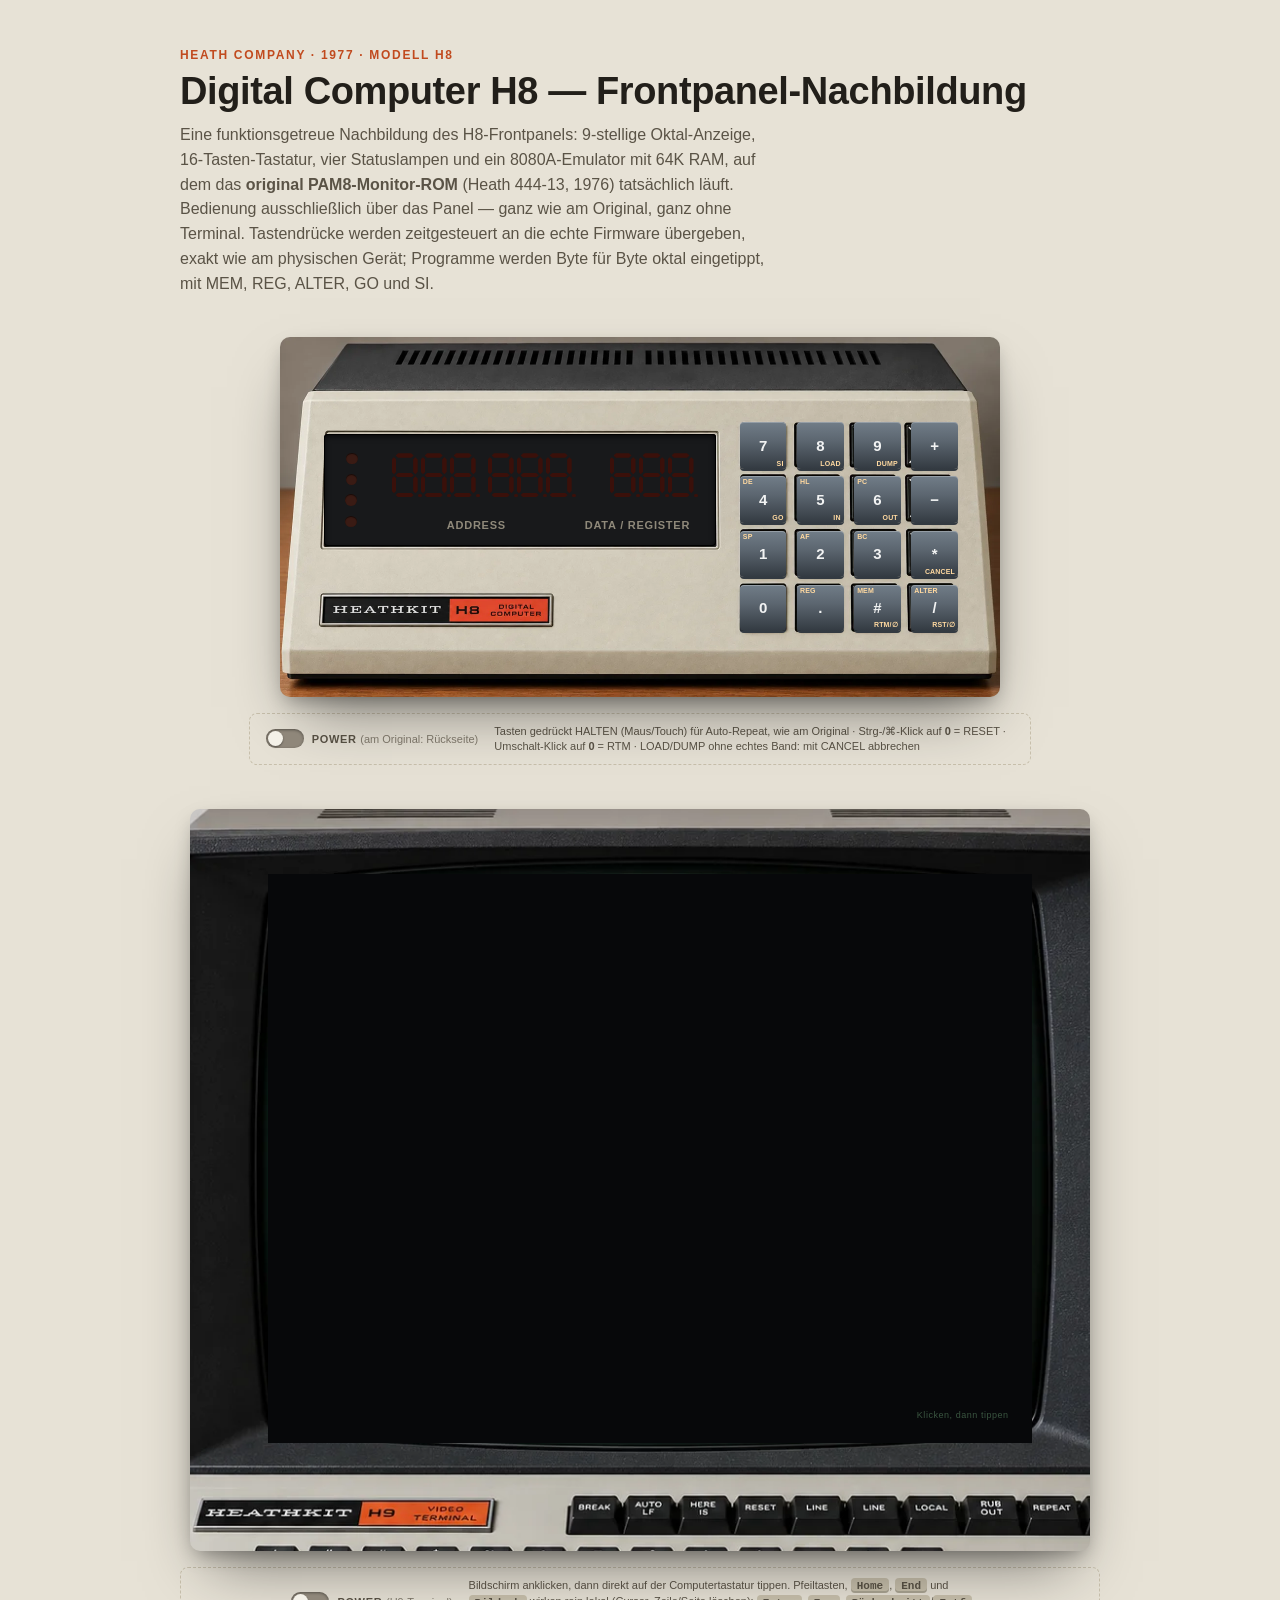
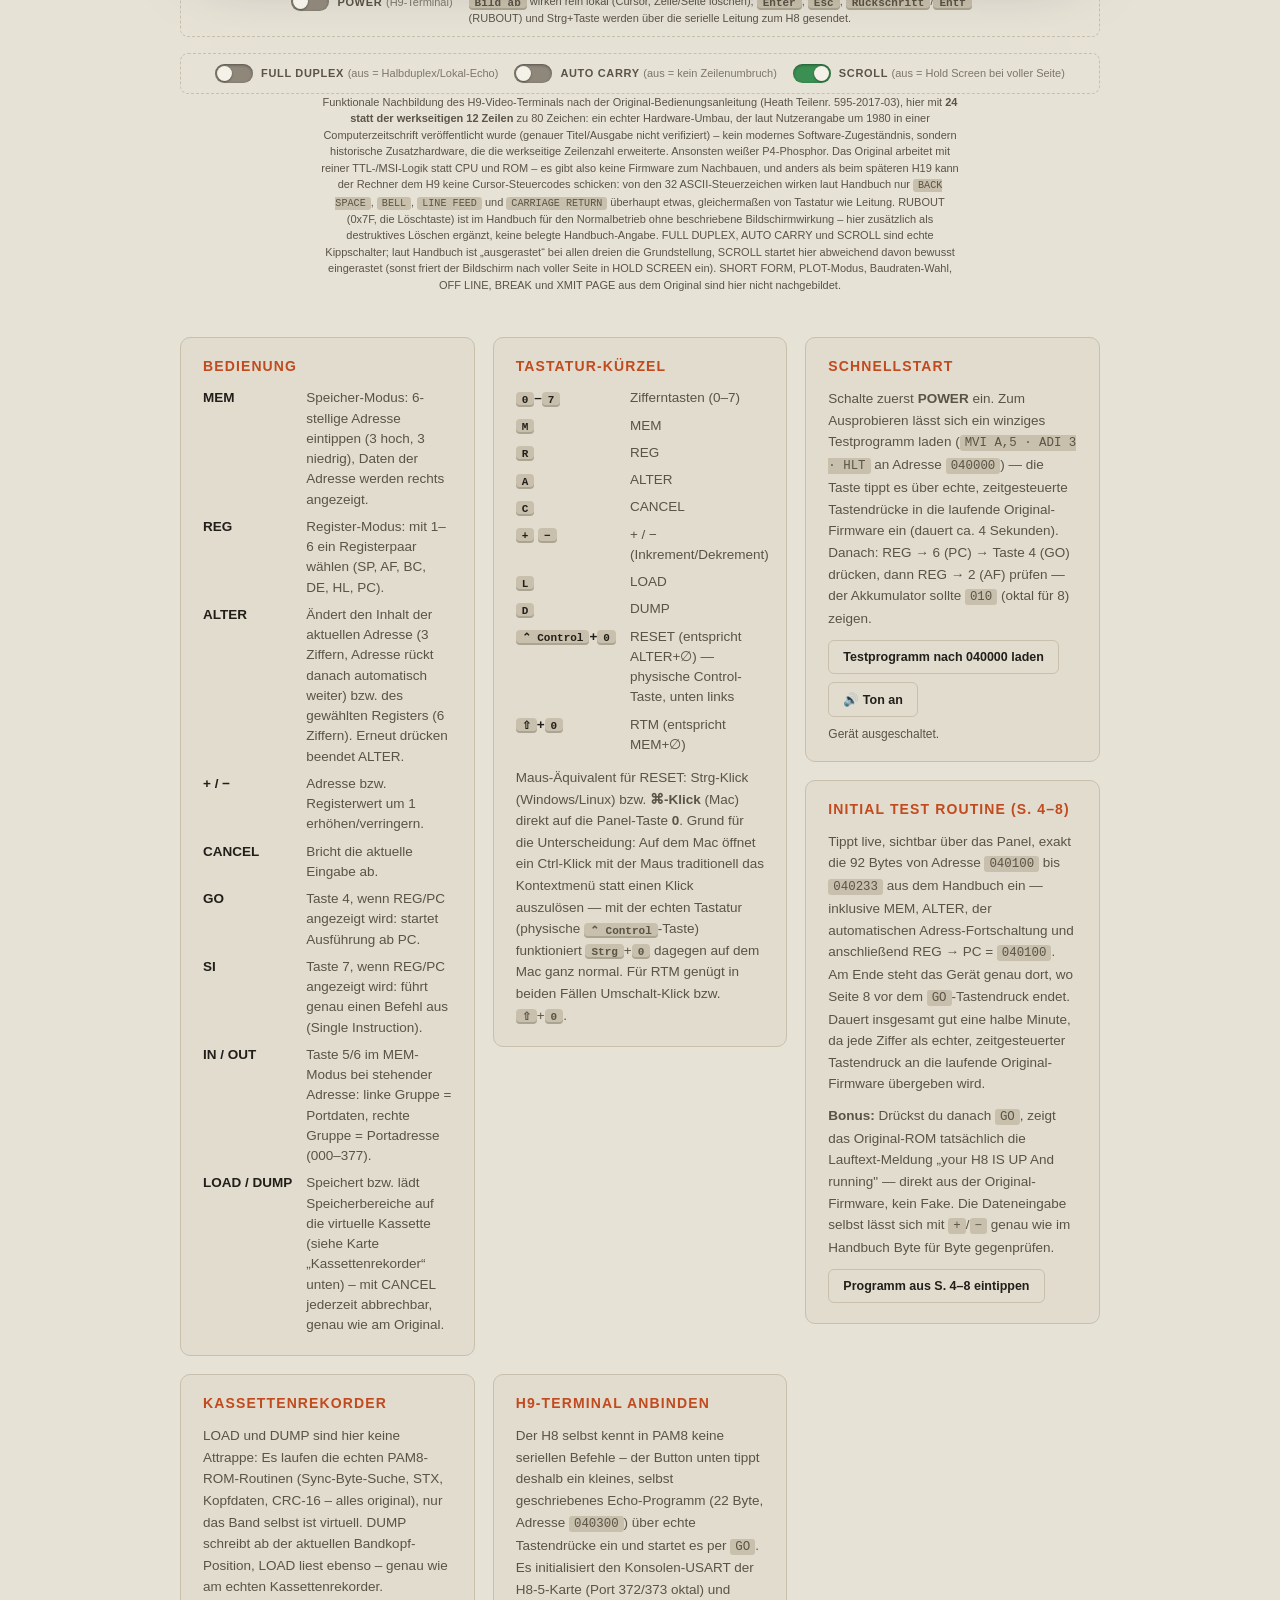
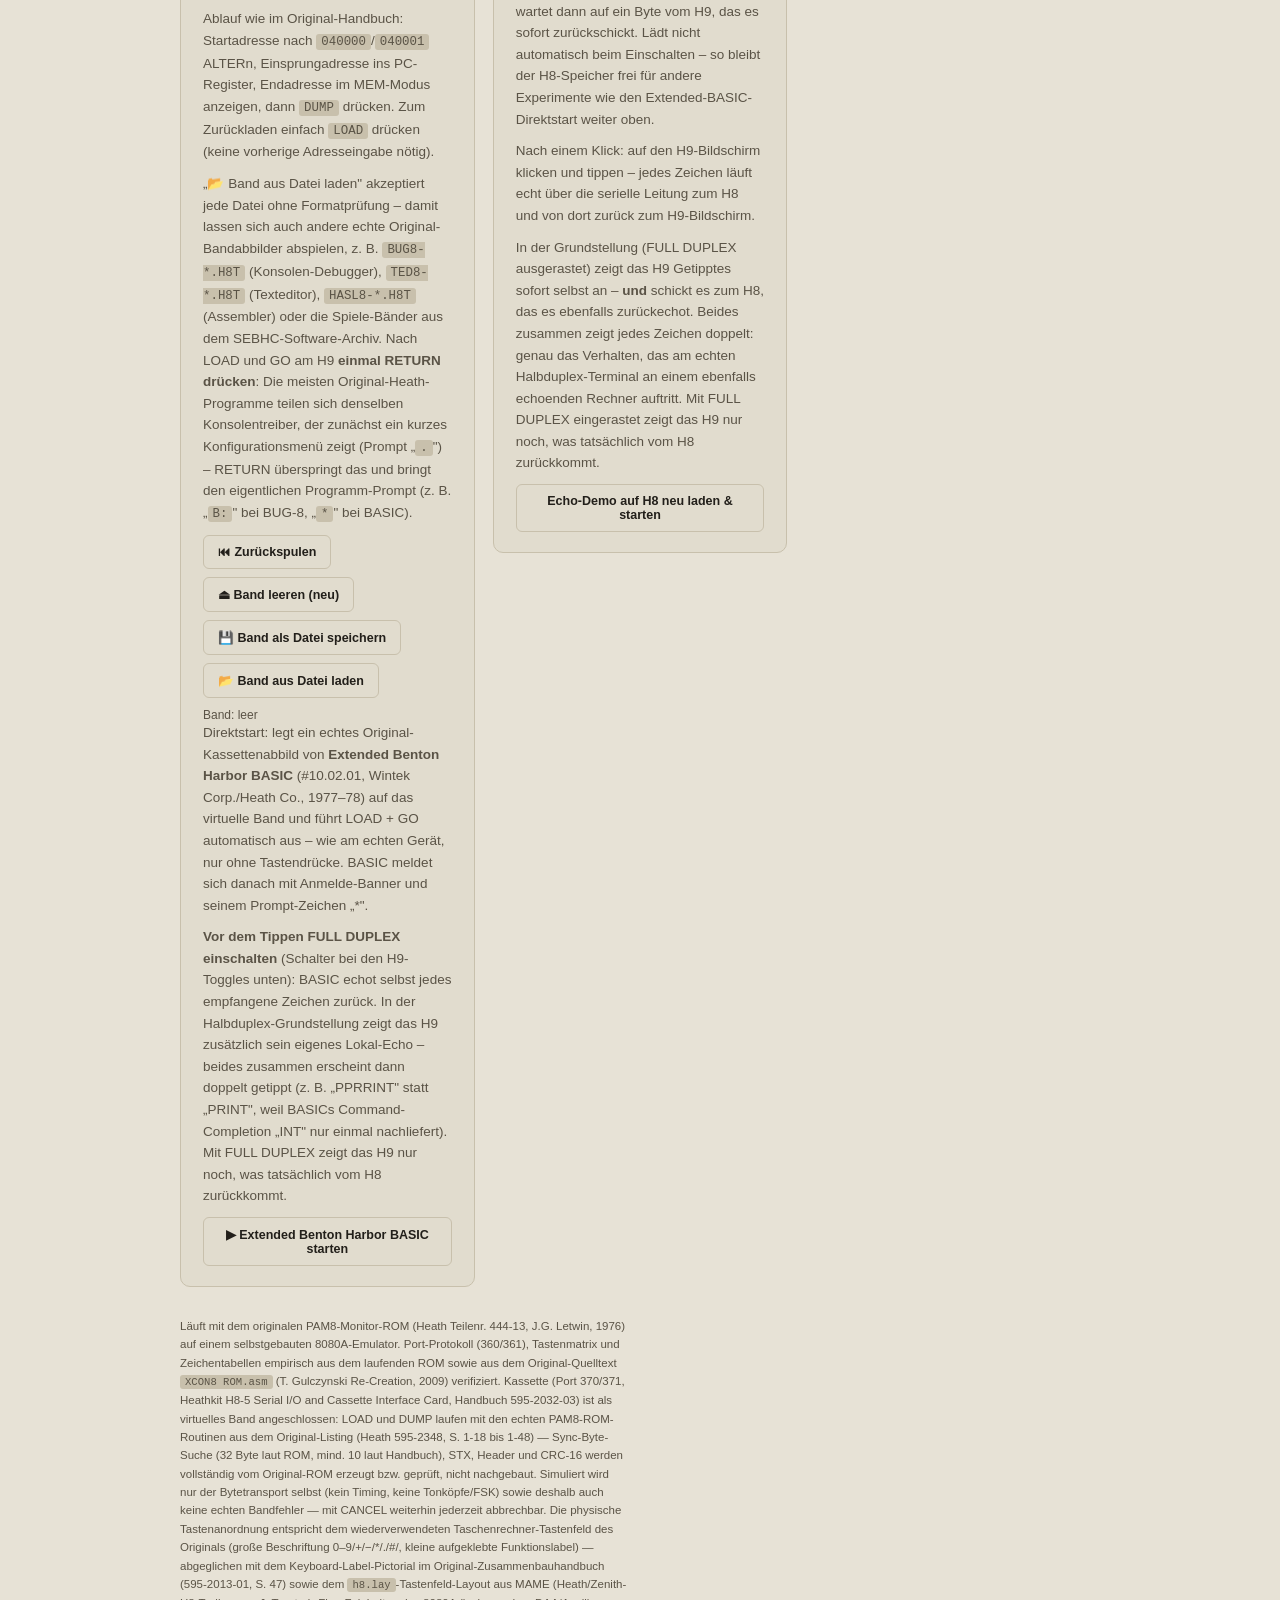
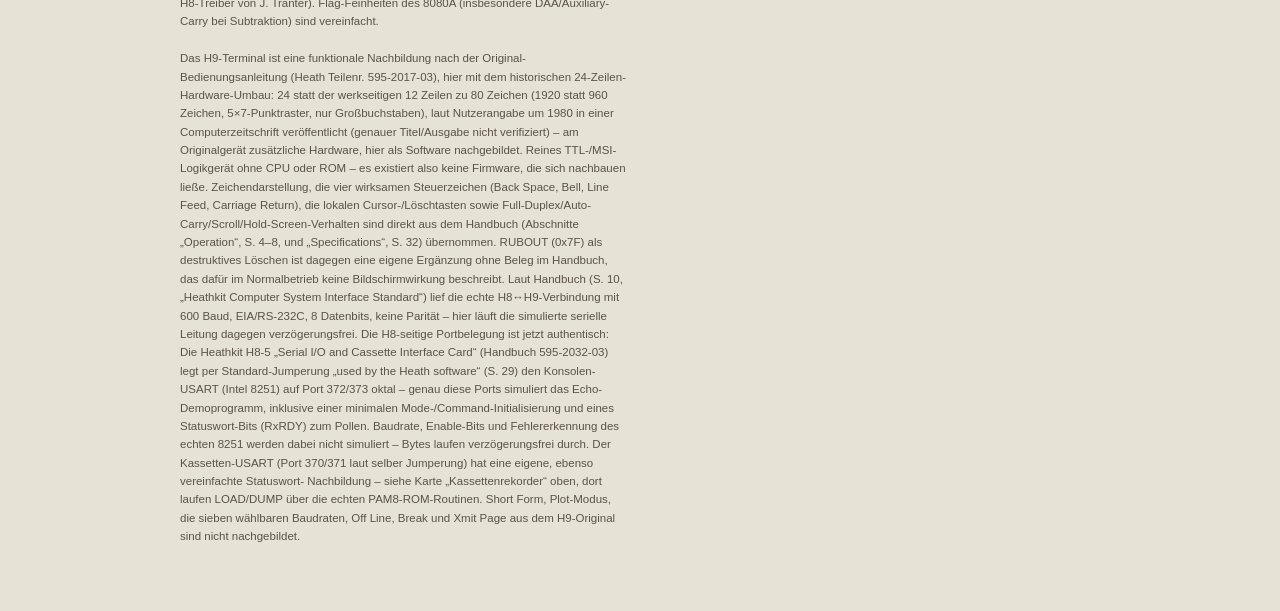
==== commit b3a10ae5: "Feature: H9-Gehaeuse durch eingebettetes KI-generiertes Foto ersetzt Wie beim H8-Gehaeuse (siehe vor" ====
--- a/H8-H9-Simulator.html
+++ b/H8-H9-Simulator.html
@@ -9,8 +9,7 @@
   :root{
     --desk-bg:#e7e2d6; --desk-bg2:#d8d2c2; --ink:#221f1a; --ink-soft:#5a5346;
     --accent:#c14a1e; --rule:#c8c0ac;
-    --case-black:#18191b; --case-black-hi:#302f2d; --case-base:#0e0e0f;
-    --putty:#d9d4c6; --putty-hi:#e9e5d8; --putty-shadow:#b7b0a0;
+    --case-black:#18191b;
     --led-on:#ff3623; --led-off:#3a100a; --led-glow:rgba(255,54,35,.75);
     --badge:#d9531e; --key:#5c6670; --key-hi:#717d88; --key-dark:#333a41; --key-legend:#f2f3f3;
     --lamp-off:#3a1b14;
@@ -123,35 +122,28 @@
   button.util:disabled{opacity:.4;cursor:not-allowed;}
 
   /* ============ H9 TERMINAL ============ */
+  /* Wie beim H8-Gehaeuse: KI-generiertes Foto statt CSS-Zeichnung (vom Nutzer bereitgestellt,
+     gleicher Stil/gleiche Bildsprache wie das H8-Foto). Der Bildschirmbereich liegt als
+     funktionales Canvas-Overlay passgenau (prozentual per Pixel-Analyse des Fotos vermessen)
+     darueber; Tastatur und Typenschild sind nur im Foto sichtbar (rein dekorativ, ohne eigene
+     Bedienfunktion - Texteingabe erfolgt ueber die echte Tastatur, nicht ueber das Bild). */
   .h9-stage{margin-top:44px;}
   .h9-case{
-    width:100%;max-width:720px;margin:0 auto;border-radius:10px;overflow:hidden;
+    width:100%;max-width:900px;margin:0 auto;border-radius:10px;overflow:hidden;position:relative;
     box-shadow:0 30px 60px -20px rgba(0,0,0,.5), 0 8px 20px -6px rgba(0,0,0,.35);
-    background:var(--case-black);
-  }
-  .h9-panel{
-    background:linear-gradient(180deg,var(--putty-hi),var(--putty) 12%, var(--putty));
-    padding:22px 22px 16px;display:flex;flex-direction:column;align-items:center;gap:14px;
-  }
-  .h8-vent{
-    height:38px;
-    background:
-      repeating-linear-gradient(180deg, var(--case-black-hi) 0 3px, var(--case-black) 3px 9px);
-    border-bottom:1px solid #000;
-  }
-  .brand-block{margin-top:auto;padding-top:0;}
-  .wordmark{display:block;font-style:italic;font-weight:800;font-size:21px;letter-spacing:-0.01em;color:var(--badge);}
-  .model-tag{display:block;margin-top:2px;font-size:9px;font-weight:700;letter-spacing:.09em;color:#7a7263;text-transform:uppercase;}
-  .h8-base{height:12px;background:linear-gradient(180deg,#000,var(--case-base));}
+    aspect-ratio:925/762;
+    background-image:url("[data-uri]");
+    background-size:cover;background-position:center;background-color:var(--case-black);
+  }
   .h9-screen-frame{
-    width:100%;background:#0a0a0a;border-radius:6px;padding:16px;
-    box-shadow:inset 0 2px 10px rgba(0,0,0,.85), inset 0 0 0 1px #000;
-    display:flex;justify-content:center;position:relative;cursor:text;
-  }
-  .h9-screen-frame.focused{box-shadow:inset 0 2px 10px rgba(0,0,0,.85), inset 0 0 0 1px #000, 0 0 0 2px var(--badge);}
-  #h9-screen{width:100%;max-width:640px;height:auto;display:block;}
+    position:absolute;left:8.65%;top:8.66%;width:84.86%;height:76.77%;
+    background:#192920;
+    display:flex;align-items:center;justify-content:center;cursor:text;border-radius:2%;
+  }
+  .h9-screen-frame.focused{box-shadow:0 0 0 2px var(--badge), 0 0 14px 2px rgba(0,0,0,.5);}
+  #h9-screen{width:100%;height:100%;display:block;}
   .h9-screen-hint{
-    position:absolute;bottom:6px;right:14px;font-size:9px;letter-spacing:.06em;
+    position:absolute;bottom:4%;right:3%;font-size:9px;letter-spacing:.06em;
     color:#3a5540;pointer-events:none;
   }
   .h9-screen-frame.focused .h9-screen-hint{display:none;}
@@ -244,18 +236,10 @@
 
   <div class="h9-stage">
     <div class="h9-case">
-      <div class="h8-vent"></div>
-      <div class="h9-panel">
-        <div class="h9-screen-frame" id="h9-screen-frame" tabindex="0" aria-label="H9-Bildschirm, anklicken und tippen">
-          <canvas id="h9-screen"></canvas>
-          <span class="h9-screen-hint">Klicken, dann tippen</span>
-        </div>
-        <div class="brand-block">
-          <span class="wordmark">heathkit</span>
-          <span class="model-tag">Video Terminal &middot; Model H9</span>
-        </div>
+      <div class="h9-screen-frame" id="h9-screen-frame" tabindex="0" aria-label="H9-Bildschirm, anklicken und tippen">
+        <canvas id="h9-screen"></canvas>
+        <span class="h9-screen-hint">Klicken, dann tippen</span>
       </div>
-      <div class="h8-base"></div>
     </div>
 
     <div class="rear-controls">
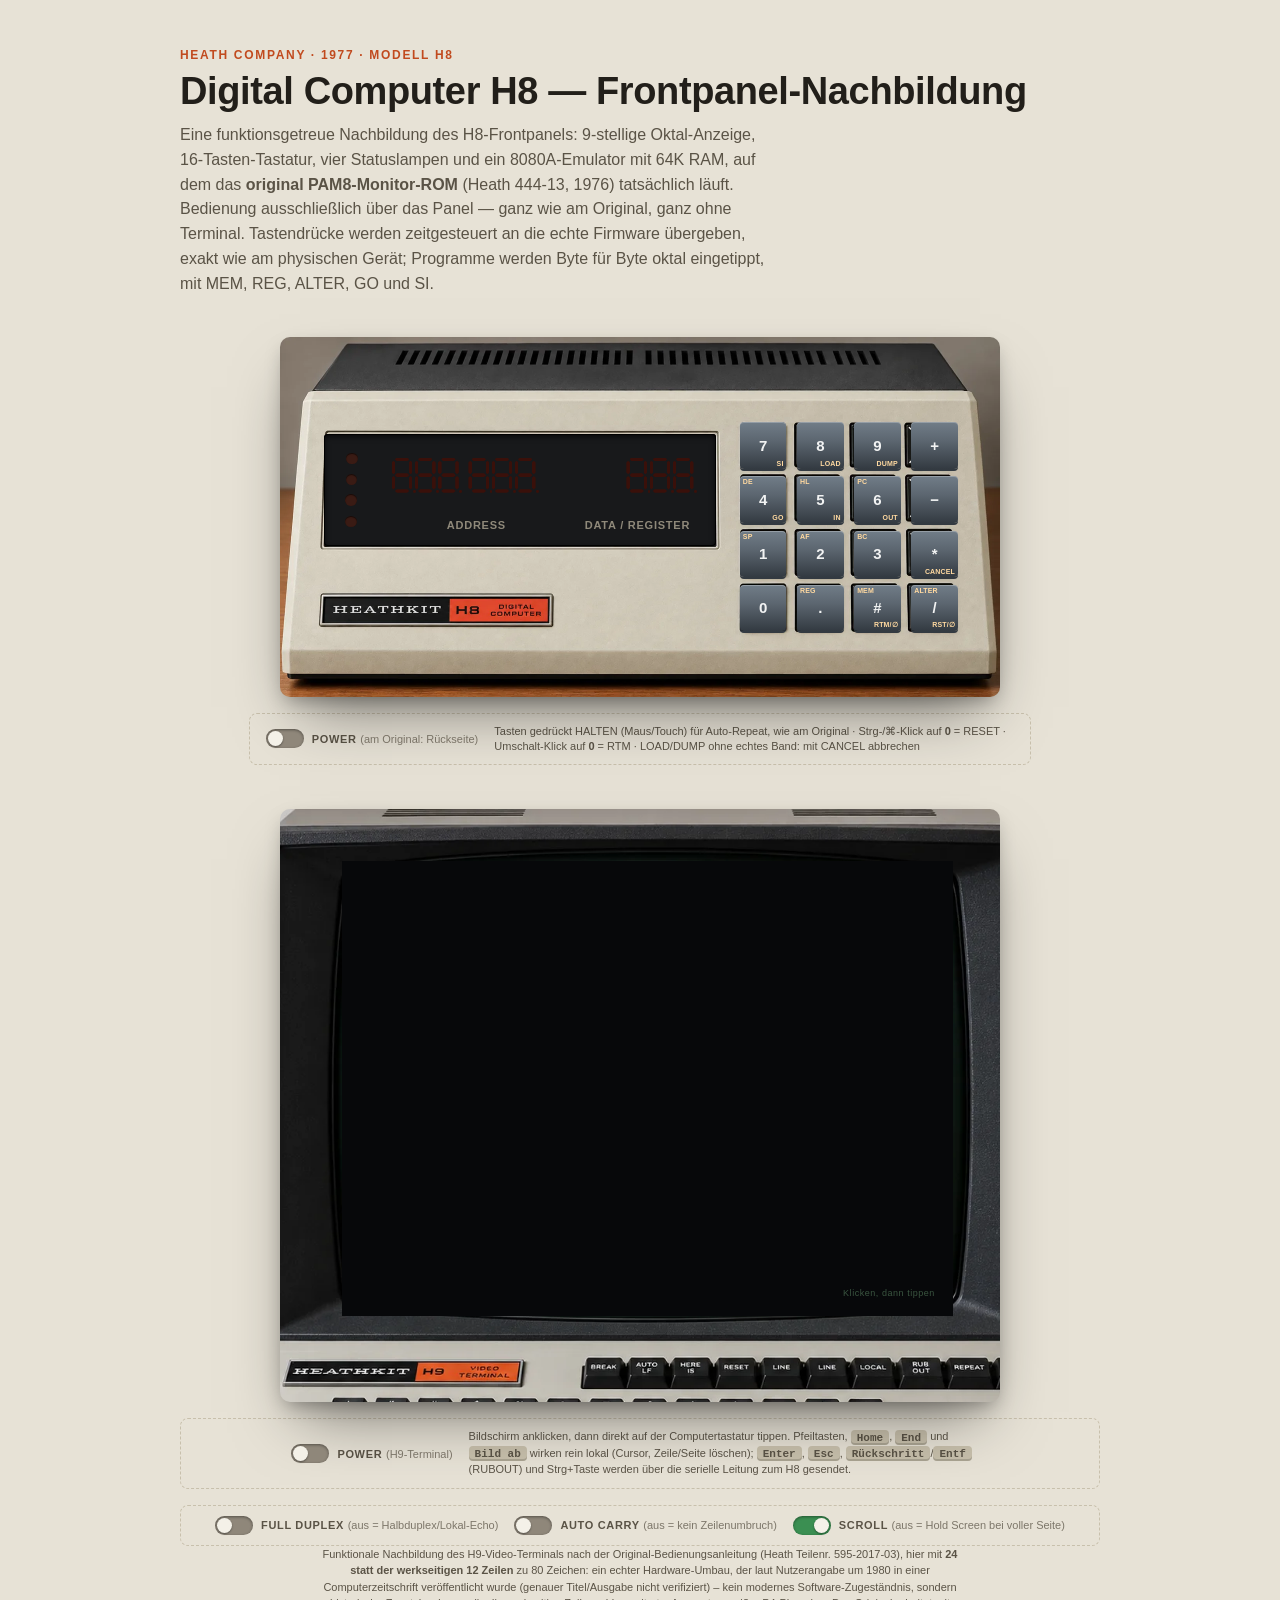
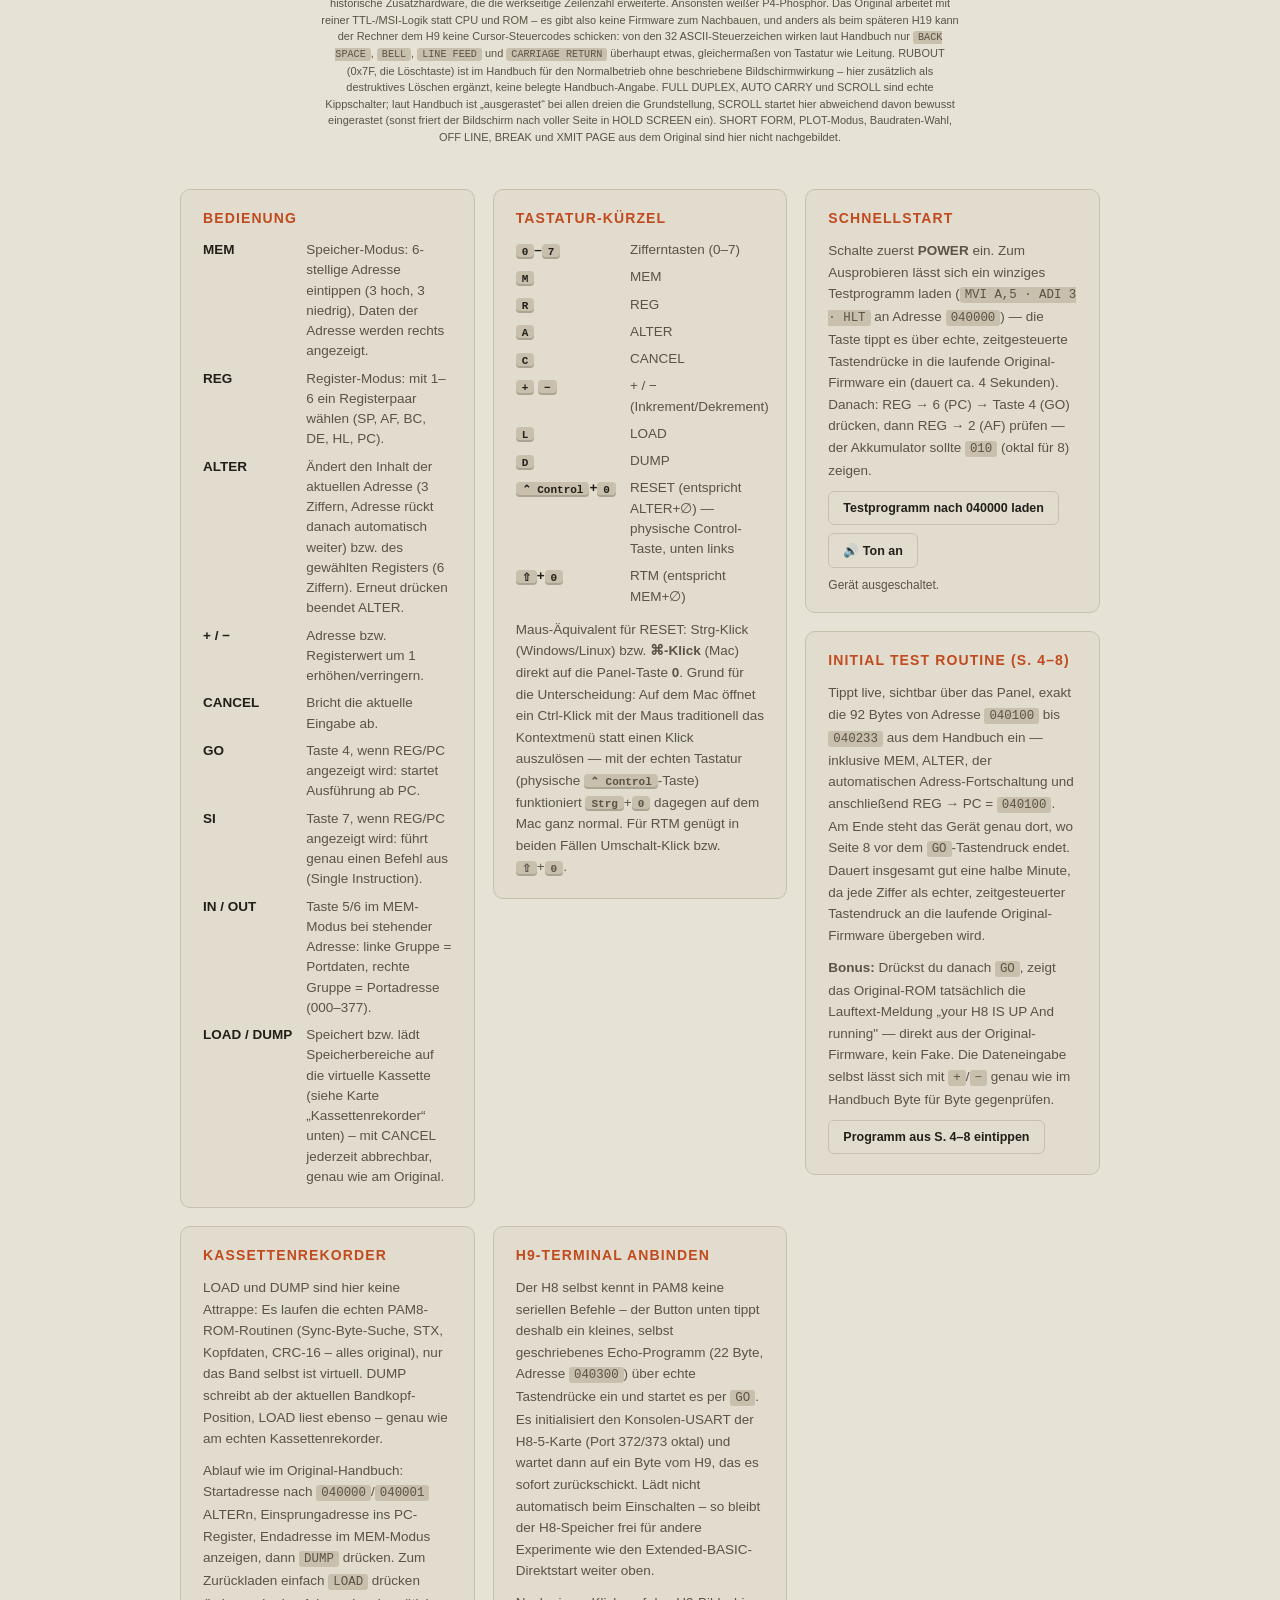
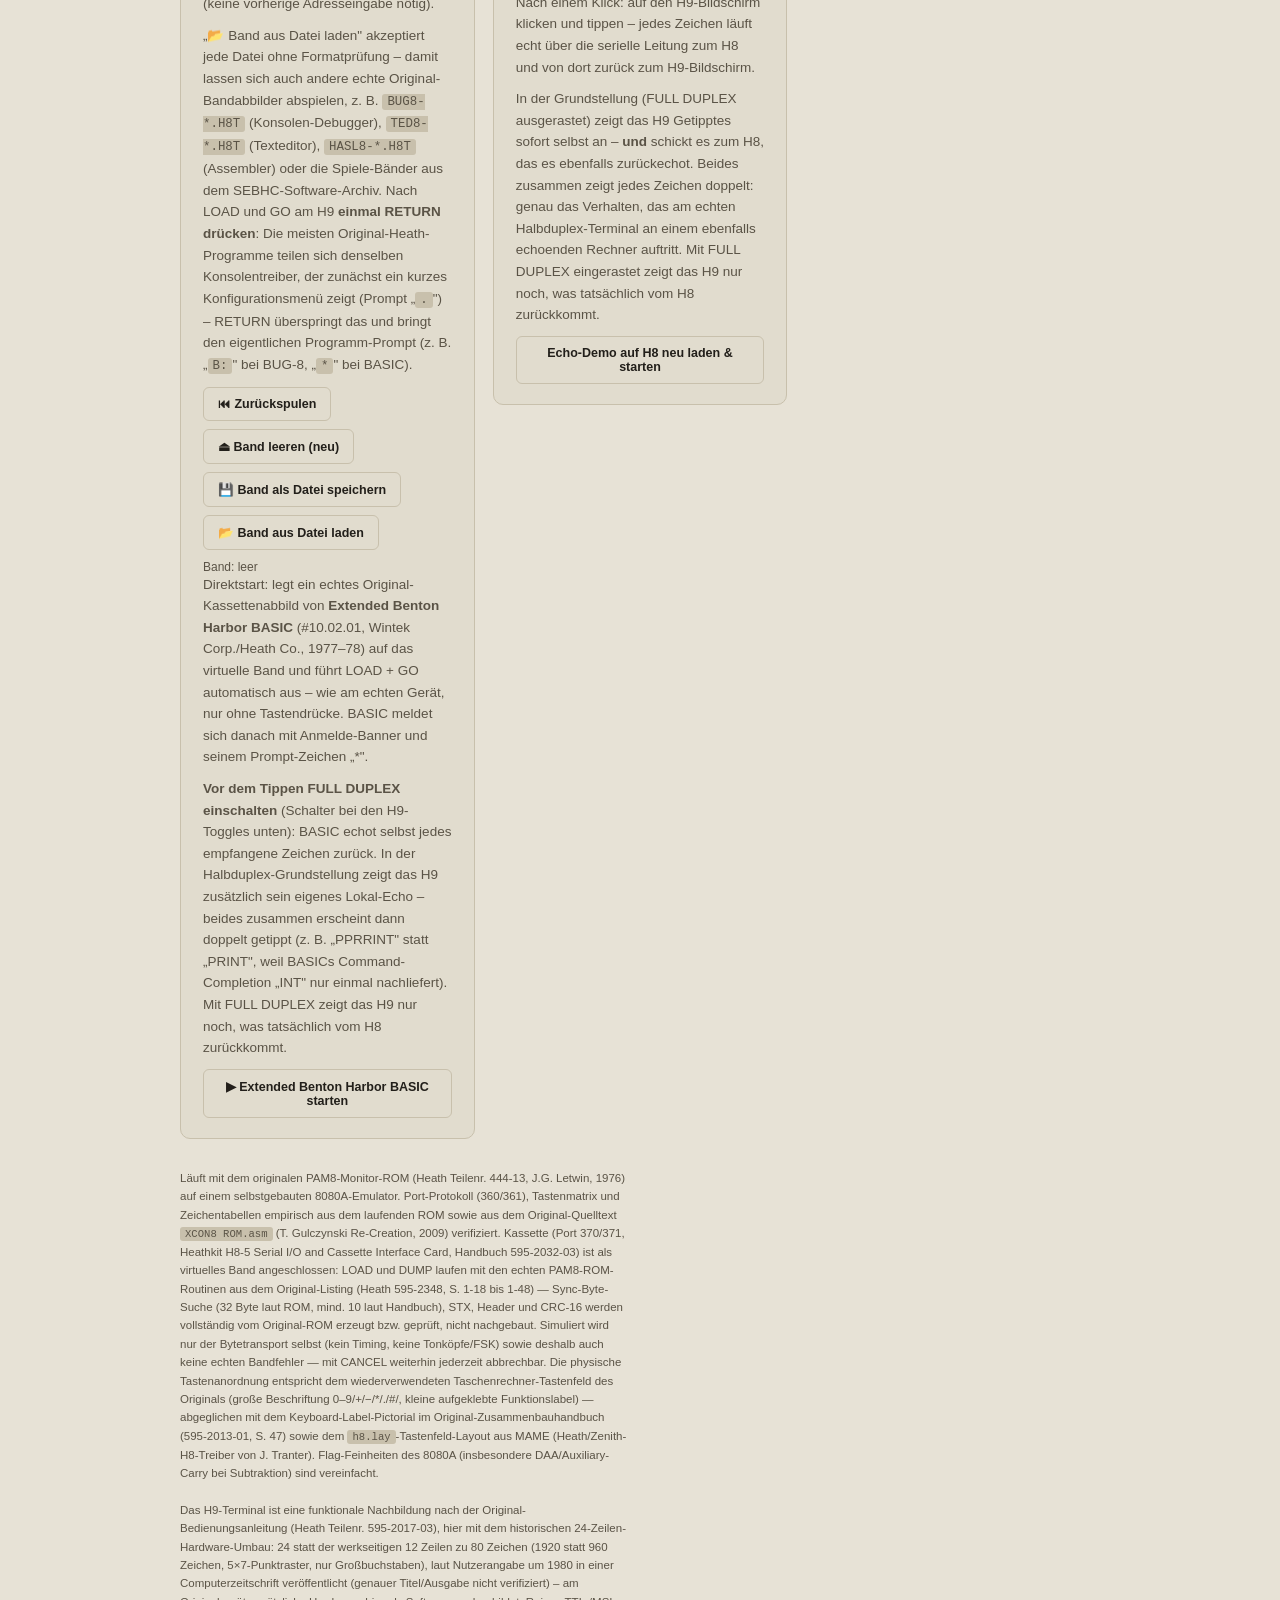
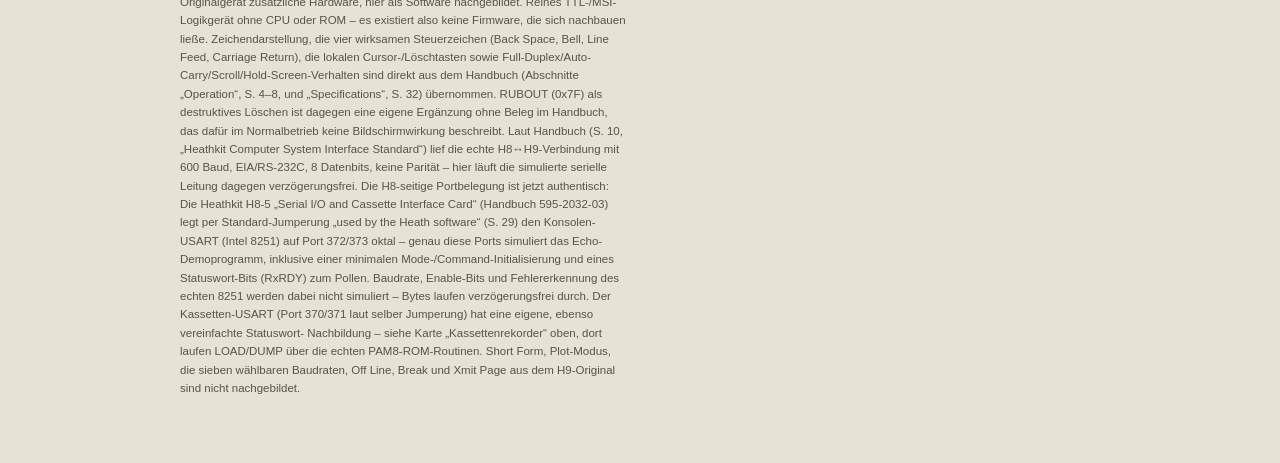
==== commit 5f449fca: "Fix: H9-Gehaeuse und H8-Siebensegmentanzeige 20% kleiner H9-Case wieder auf 720px (wie H8) statt 900" ====
--- a/H8-H9-Simulator.html
+++ b/H8-H9-Simulator.html
@@ -69,17 +69,17 @@
     position:absolute;left:17.3%;top:4%;width:77%;height:66%;
     display:flex;align-items:center;justify-content:space-between;flex-wrap:nowrap;
   }
-  .addr-group,.data-group{display:flex;gap:3px;flex:0 0 auto;}
-  .digit{position:relative;width:26px;height:44px;flex:0 0 auto;}
-  .addr-group .digit:nth-child(3){margin-right:9px;}
+  .addr-group,.data-group{display:flex;gap:2.4px;flex:0 0 auto;}
+  .digit{position:relative;width:20.8px;height:35.2px;flex:0 0 auto;}
+  .addr-group .digit:nth-child(3){margin-right:7.2px;}
   .seg{position:absolute;background:var(--led-off);transition:background-color .04s,box-shadow .04s;}
   .seg.on{background:var(--led-on);box-shadow:0 0 5px 1.5px var(--led-glow), 0 0 12px 3px rgba(255,54,35,.35);}
-  .seg-a,.seg-g,.seg-d{left:4px;width:18px;height:4.5px;clip-path:polygon(14% 0,86% 0,100% 50%,86% 100%,14% 100%,0 50%);}
-  .seg-a{top:0;} .seg-g{top:19.75px;} .seg-d{top:39.5px;}
-  .seg-f,.seg-b,.seg-e,.seg-c{width:4.5px;height:17px;clip-path:polygon(0 14%,50% 0,100% 14%,100% 86%,50% 100%,0 86%);}
-  .seg-f{top:4px;left:0;} .seg-e{top:23px;left:0;}
-  .seg-b{top:4px;right:0;} .seg-c{top:23px;right:0;}
-  .dp{position:absolute;bottom:0;right:-4px;width:3.5px;height:3.5px;border-radius:50%;background:var(--led-off);}
+  .seg-a,.seg-g,.seg-d{left:3.2px;width:14.4px;height:3.6px;clip-path:polygon(14% 0,86% 0,100% 50%,86% 100%,14% 100%,0 50%);}
+  .seg-a{top:0;} .seg-g{top:15.8px;} .seg-d{top:31.6px;}
+  .seg-f,.seg-b,.seg-e,.seg-c{width:3.6px;height:13.6px;clip-path:polygon(0 14%,50% 0,100% 14%,100% 86%,50% 100%,0 86%);}
+  .seg-f{top:3.2px;left:0;} .seg-e{top:18.4px;left:0;}
+  .seg-b{top:3.2px;right:0;} .seg-c{top:18.4px;right:0;}
+  .dp{position:absolute;bottom:0;right:-3.2px;width:2.8px;height:2.8px;border-radius:50%;background:var(--led-off);}
   .dp.on{background:var(--led-on);box-shadow:0 0 4px 1px var(--led-glow);}
 
   .display-labels{
@@ -129,7 +129,7 @@
      Bedienfunktion - Texteingabe erfolgt ueber die echte Tastatur, nicht ueber das Bild). */
   .h9-stage{margin-top:44px;}
   .h9-case{
-    width:100%;max-width:900px;margin:0 auto;border-radius:10px;overflow:hidden;position:relative;
+    width:100%;max-width:720px;margin:0 auto;border-radius:10px;overflow:hidden;position:relative;
     box-shadow:0 30px 60px -20px rgba(0,0,0,.5), 0 8px 20px -6px rgba(0,0,0,.35);
     aspect-ratio:925/762;
     background-image:url("[data-uri]");
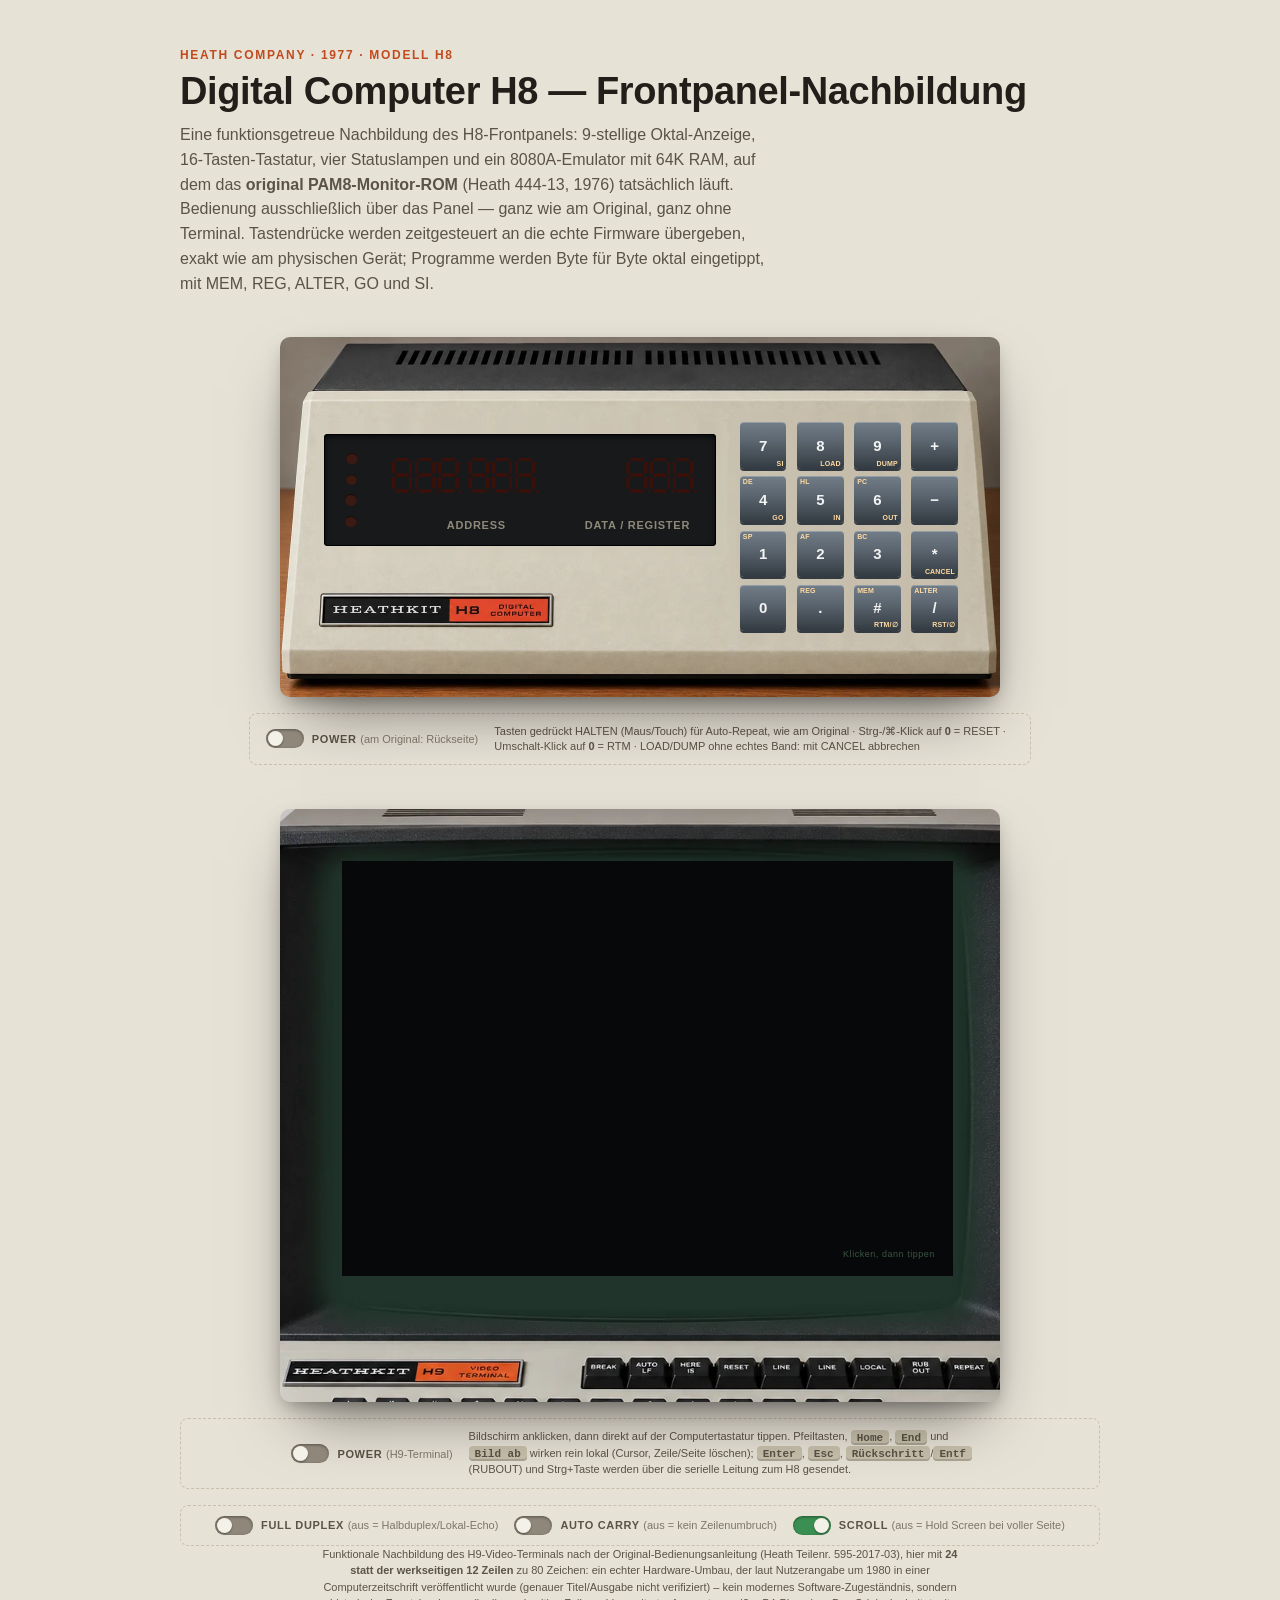
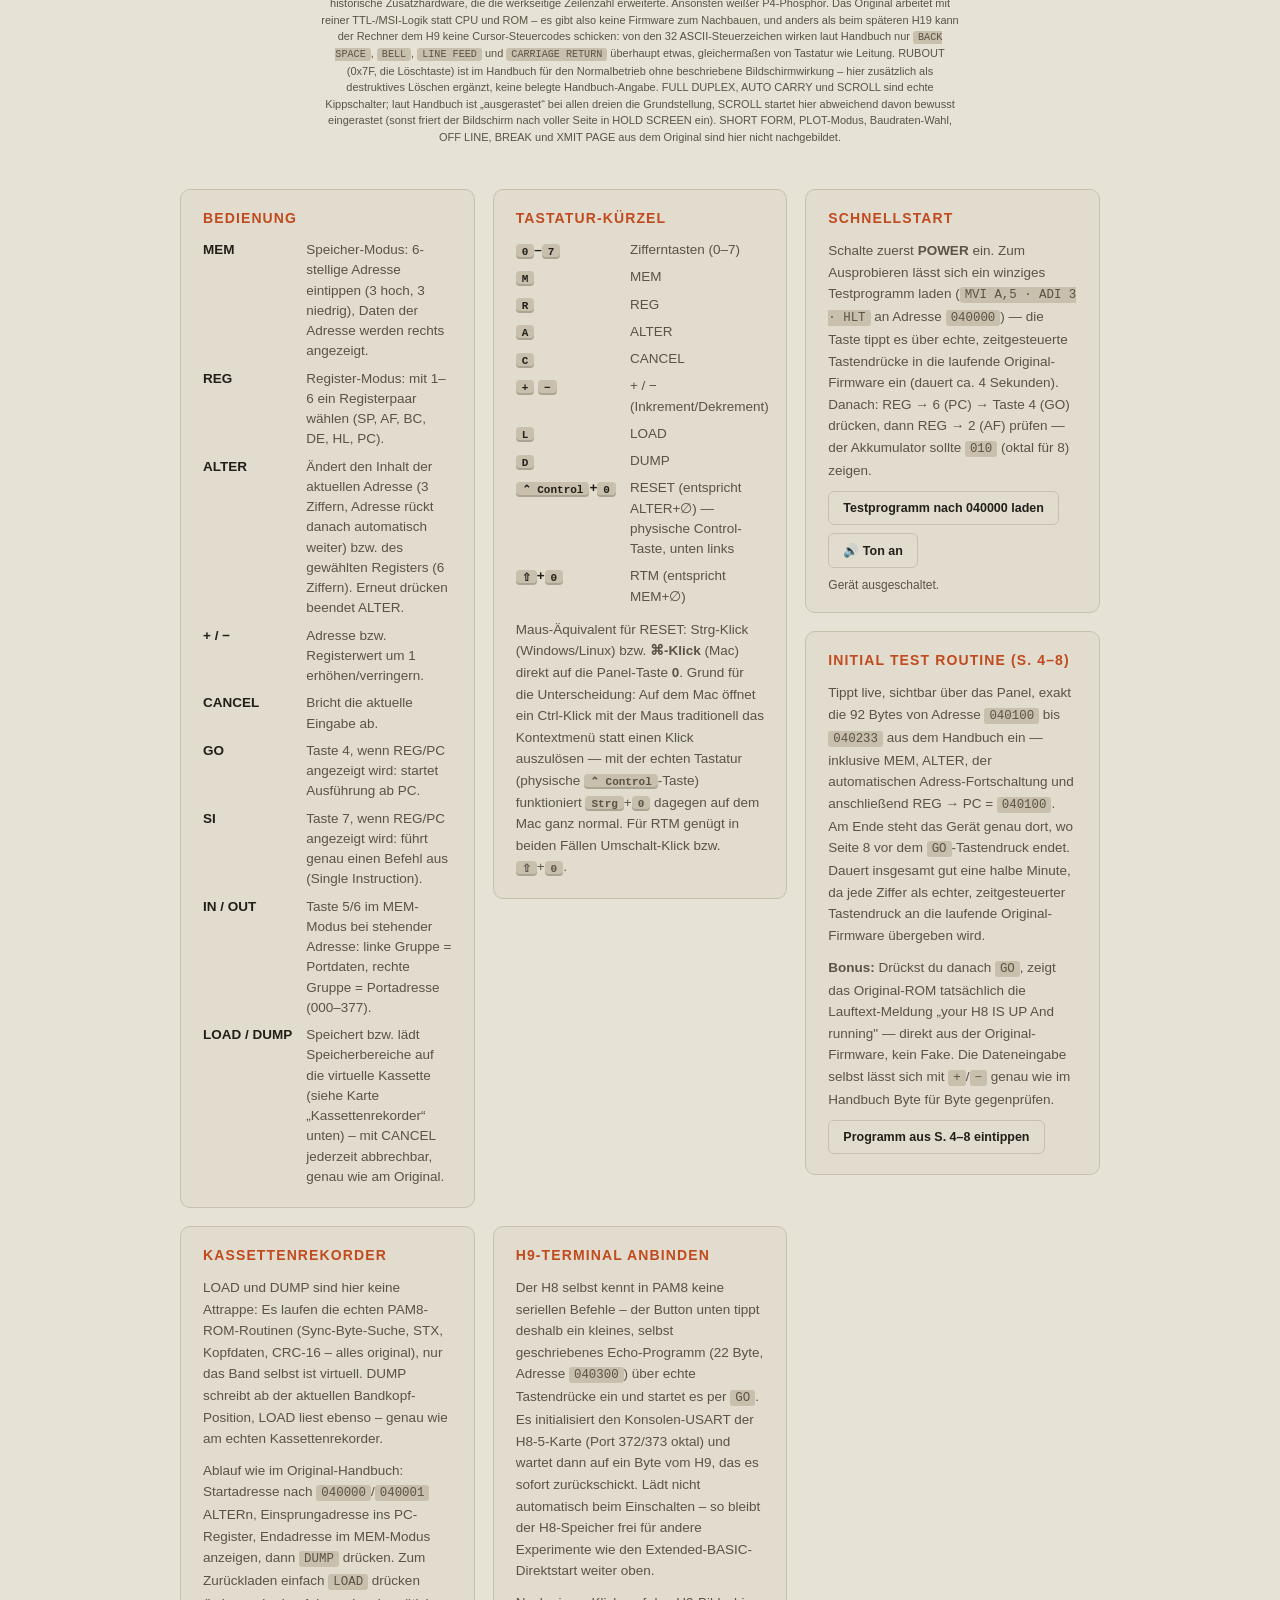
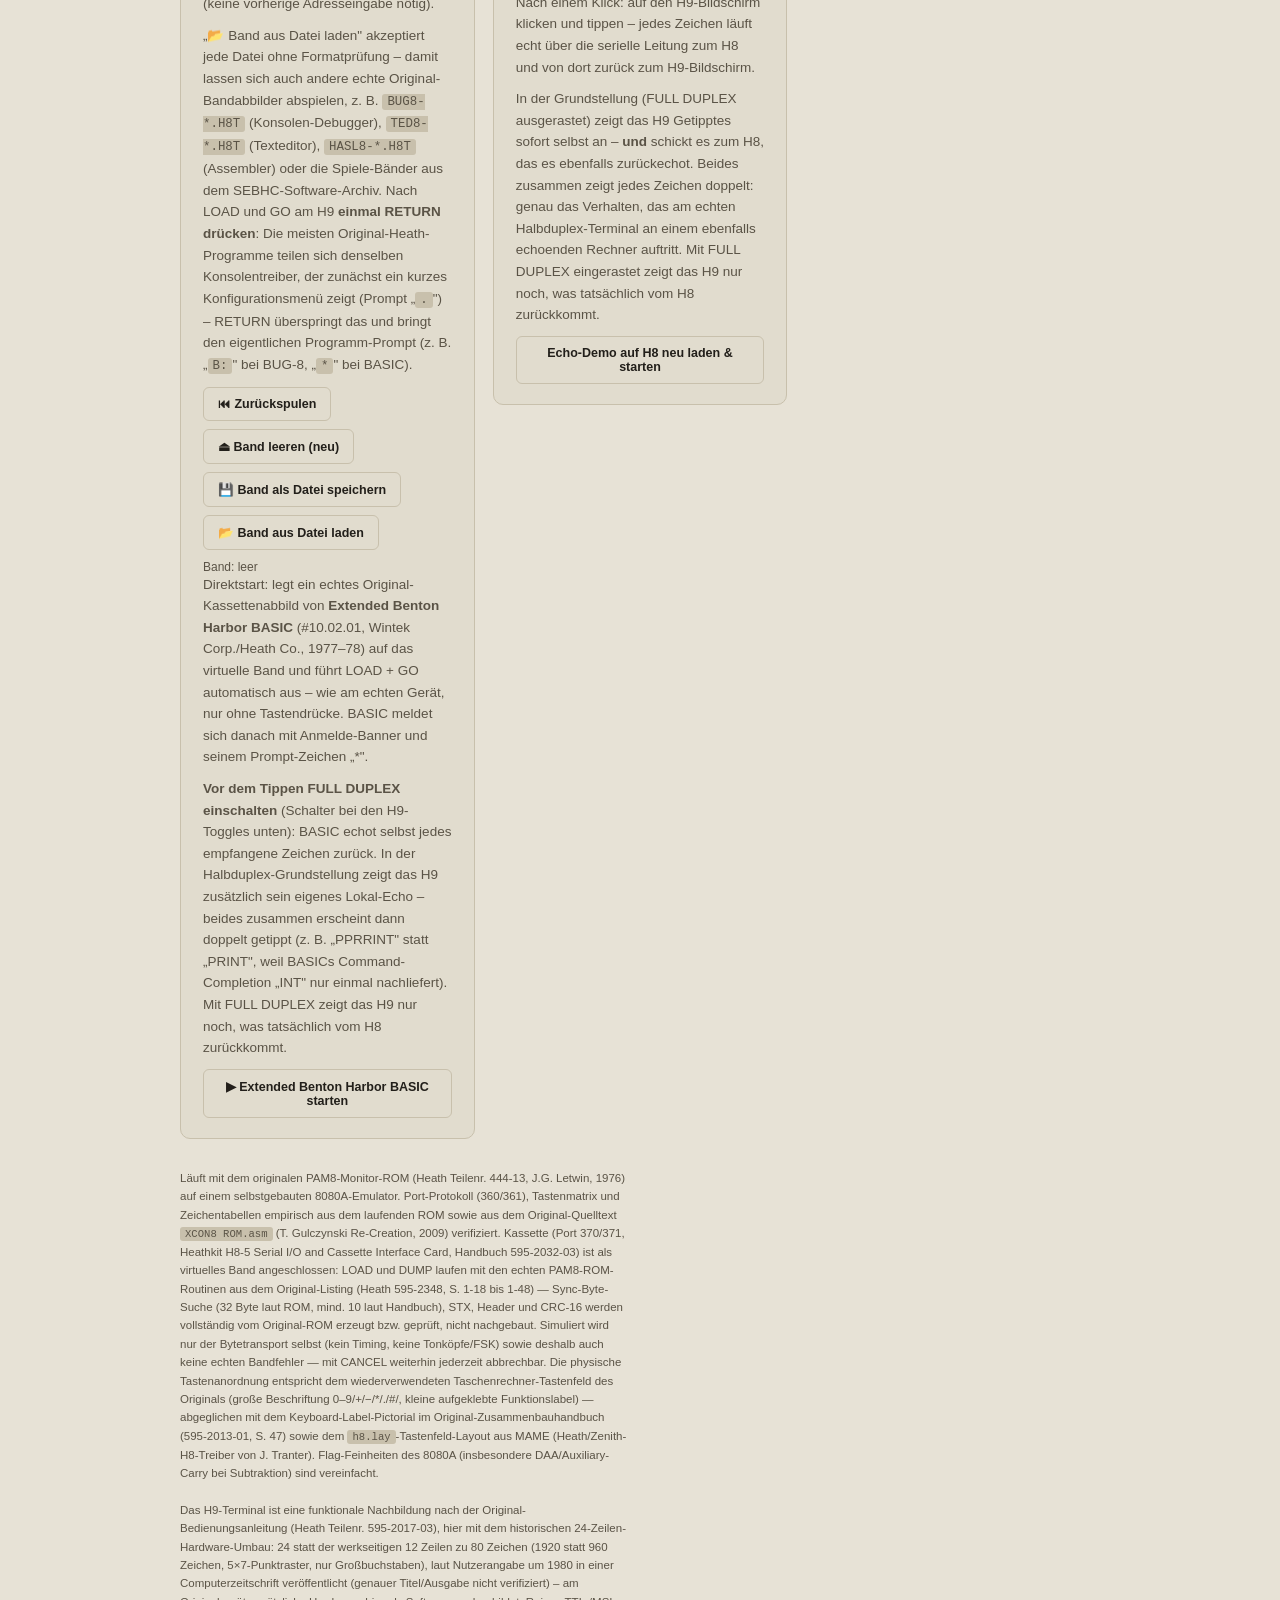
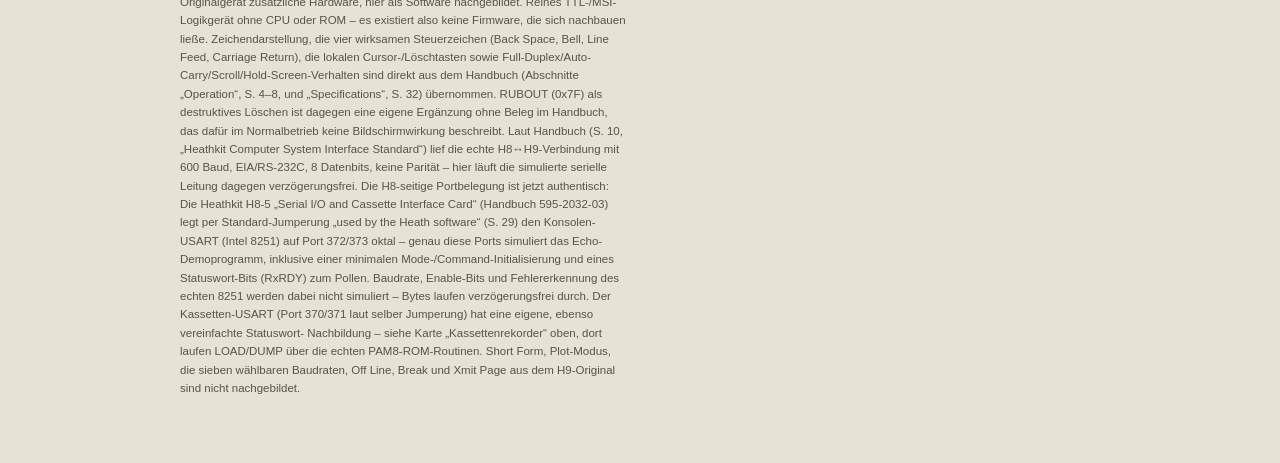
==== commit ae00feb0: "Fix: H8-Tastenfeld und H9-Bildschirm im Foto retuschiert H8: Die vom Original-Foto mitgebrachten Tas" ====
--- a/H8-H9-Simulator.html
+++ b/H8-H9-Simulator.html
@@ -47,7 +47,7 @@
     width:100%;max-width:720px;border-radius:10px;overflow:hidden;position:relative;
     box-shadow:0 30px 60px -20px rgba(0,0,0,.5), 0 8px 20px -6px rgba(0,0,0,.35);
     aspect-ratio:1774/887;
-    background-image:url("[data-uri]");
+    background-image:url("[data-uri]");
     background-size:cover;background-position:center;background-color:var(--case-black);
   }
   .h8-window{
@@ -132,12 +132,12 @@
     width:100%;max-width:720px;margin:0 auto;border-radius:10px;overflow:hidden;position:relative;
     box-shadow:0 30px 60px -20px rgba(0,0,0,.5), 0 8px 20px -6px rgba(0,0,0,.35);
     aspect-ratio:925/762;
-    background-image:url("[data-uri]");
+    background-image:url("[data-uri]");
     background-size:cover;background-position:center;background-color:var(--case-black);
   }
   .h9-screen-frame{
-    position:absolute;left:8.65%;top:8.66%;width:84.86%;height:76.77%;
-    background:#192920;
+    position:absolute;left:8.65%;top:8.66%;width:84.86%;height:70%;
+    background:#20342a;
     display:flex;align-items:center;justify-content:center;cursor:text;border-radius:2%;
   }
   .h9-screen-frame.focused{box-shadow:0 0 0 2px var(--badge), 0 0 14px 2px rgba(0,0,0,.5);}
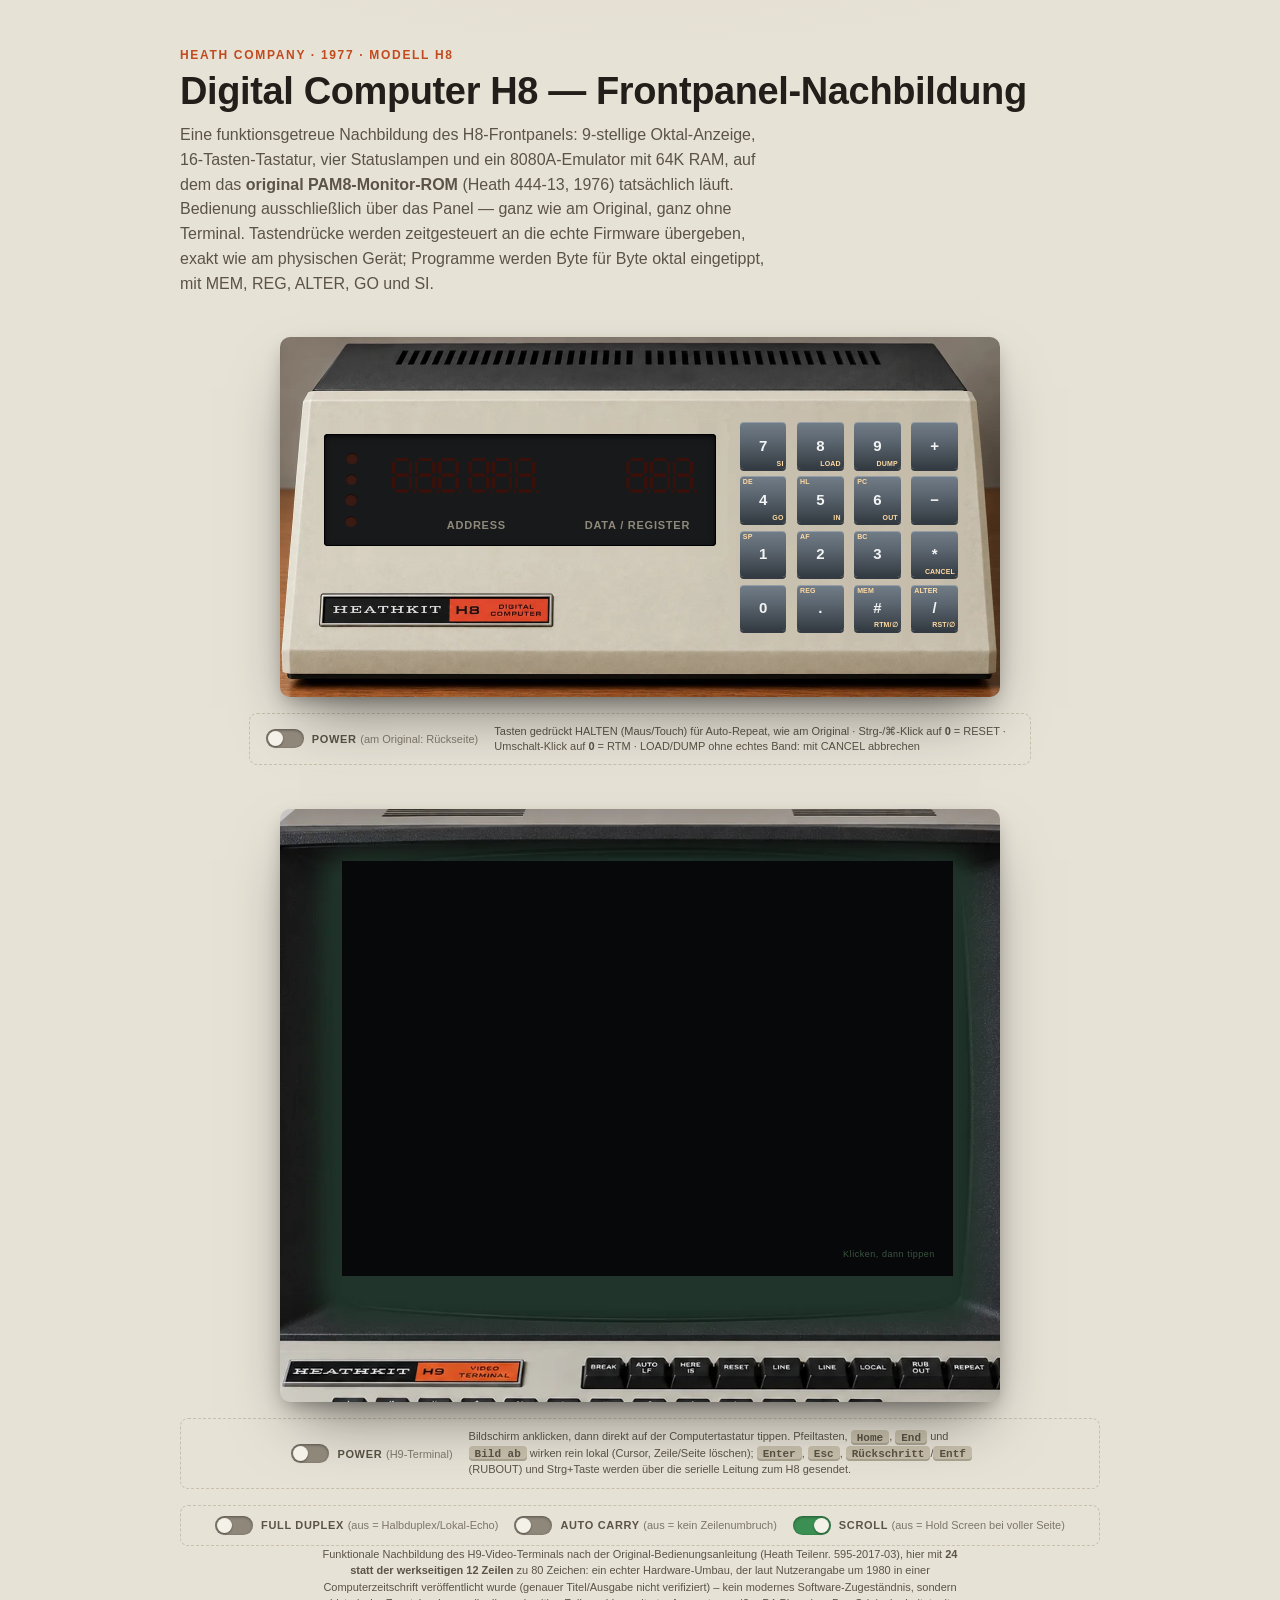
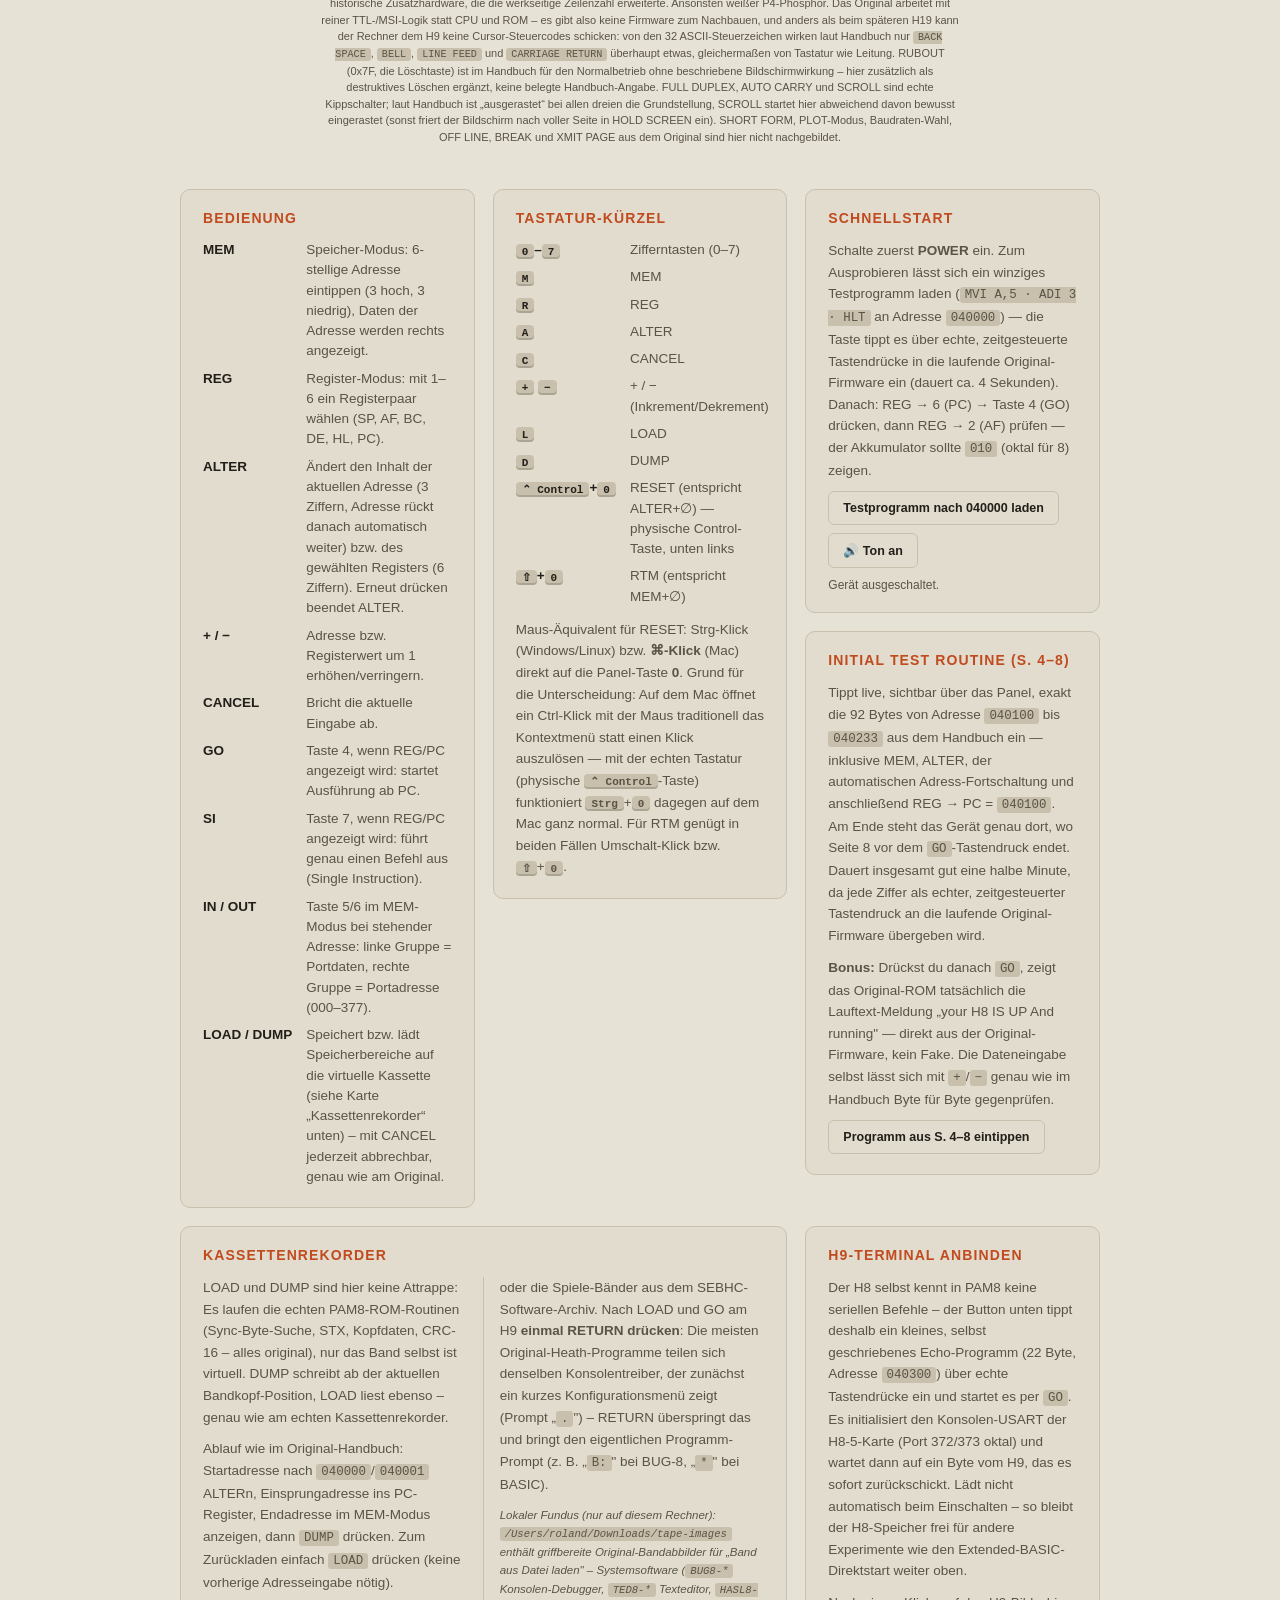
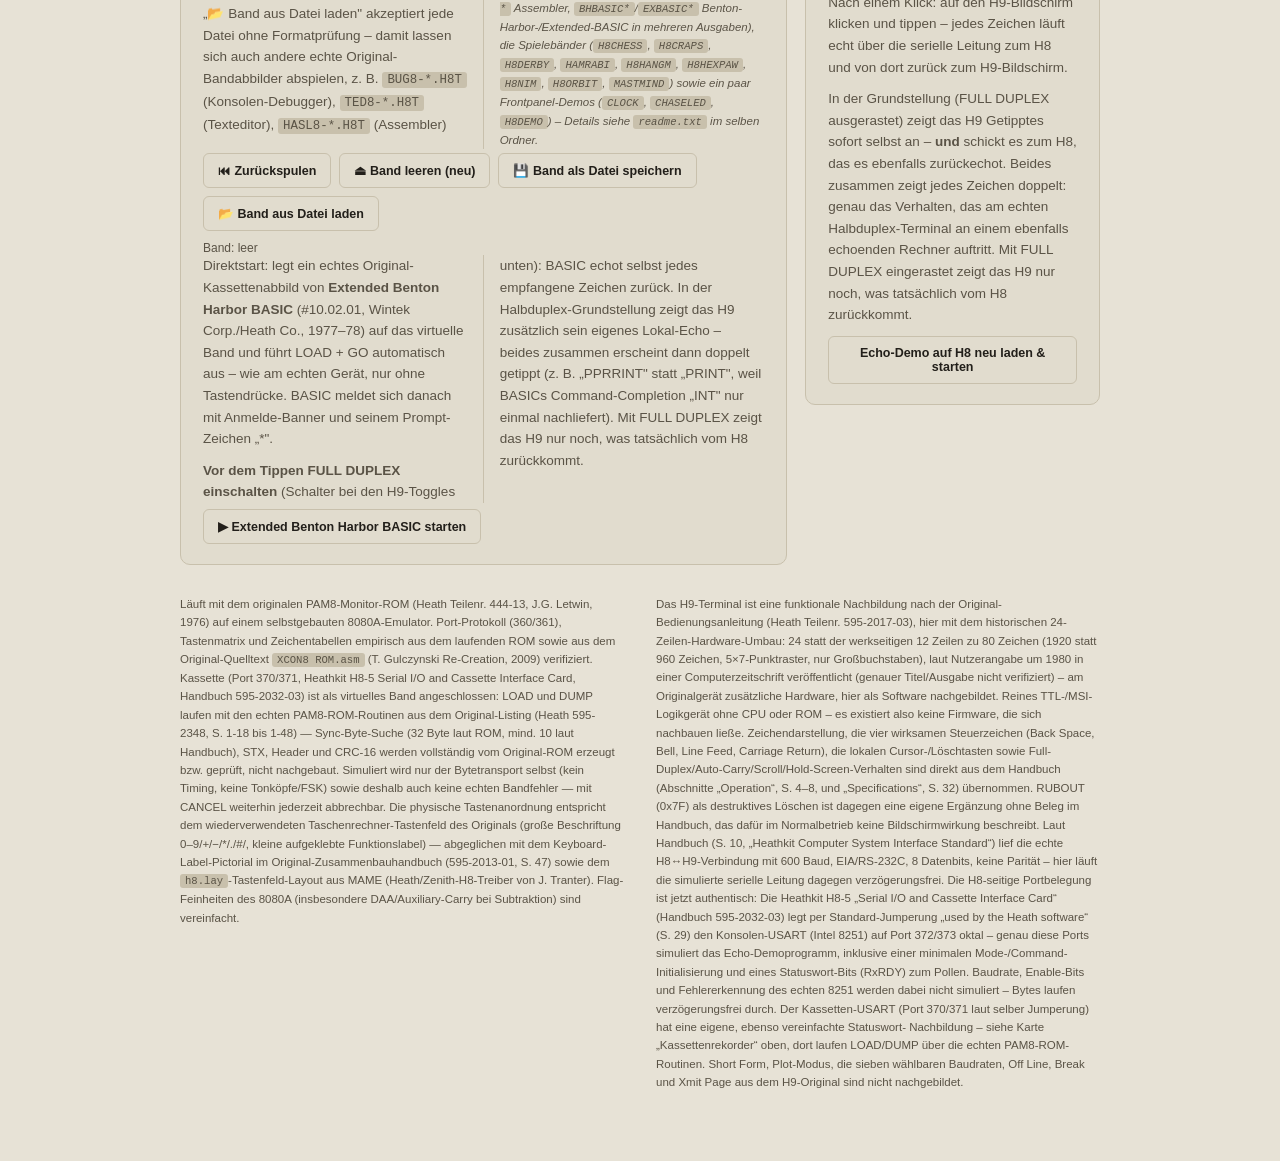
==== commit 9e3e5e24: "UI: Kassettenrekorder-Karte zweispaltig, Footer zweispaltig, lokaler Tape-Hinweis Kassettenrekorder-" ====
--- a/H8-H9-Simulator.html
+++ b/H8-H9-Simulator.html
@@ -158,6 +158,12 @@
     box-shadow:inset 0 -2px 0 rgba(0,0,0,.15);}
   .card{background:color-mix(in srgb, var(--desk-bg) 60%, var(--desk-bg2));border:1px solid var(--rule);border-radius:10px;padding:20px 22px;}
   .card h2{font-size:14px;text-transform:uppercase;letter-spacing:.08em;margin:0 0 14px;color:var(--accent);}
+  .card-cassette{grid-column:span 2;column-count:2;column-gap:32px;column-rule:1px solid var(--rule);}
+  .card-cassette>h2,.card-cassette>.actions,.card-cassette>.status-line{column-span:all;}
+  .card-cassette>.actions:first-of-type{margin-top:4px;}
+  @media (max-width:700px){
+    .card-cassette{grid-column:span 1;column-count:1;column-rule:none;}
+  }
   dl.ops{margin:0;display:grid;grid-template-columns:auto 1fr;gap:7px 14px;font-size:13.5px;line-height:1.5;}
   dl.ops dt{font-weight:700;font-variant-numeric:tabular-nums;white-space:nowrap;}
   dl.ops dd{margin:0;color:var(--ink-soft);}
@@ -171,8 +177,10 @@
   button.util:hover{background:var(--rule);}
   button.util:focus-visible{outline:2px solid var(--accent);outline-offset:2px;}
   .status-line{font-size:12px;color:var(--ink-soft);margin-top:10px;font-variant-numeric:tabular-nums;}
-  footer.note{margin-top:30px;font-size:11.5px;color:var(--ink-soft);line-height:1.6;max-width:70ch;}
+  footer.note{margin-top:30px;font-size:11.5px;color:var(--ink-soft);line-height:1.6;}
   footer.note a{color:inherit;}
+  .footer-cols{display:grid;grid-template-columns:1fr 1fr;gap:10px 32px;}
+  @media (max-width:700px){ .footer-cols{grid-template-columns:1fr;} }
   code{font-family:ui-monospace,SFMono-Regular,Consolas,monospace;background:var(--rule);padding:1px 5px;border-radius:3px;font-size:.92em;}
 </style>
 
@@ -345,7 +353,7 @@
         </div>
       </div>
     </div>
-    <div class="card">
+    <div class="card card-cassette">
       <h2>Kassettenrekorder</h2>
       <p>LOAD und DUMP sind hier keine Attrappe: Es laufen die echten PAM8-ROM-Routinen (Sync-Byte-Suche, STX,
       Kopfdaten, CRC-16 – alles original), nur das Band selbst ist virtuell. DUMP schreibt ab der aktuellen
@@ -360,6 +368,14 @@
       Original-Heath-Programme teilen sich denselben Konsolentreiber, der zunächst ein kurzes
       Konfigurationsmenü zeigt (Prompt „<code>.</code>") – RETURN überspringt das und bringt den eigentlichen
       Programm-Prompt (z.&nbsp;B. „<code>B:</code>" bei BUG-8, „<code>*</code>" bei BASIC).</p>
+      <p style="font-size:11.5px;font-style:italic;">Lokaler Fundus (nur auf diesem Rechner): <code>/Users/roland/Downloads/tape-images</code>
+      enthält griffbereite Original-Bandabbilder für „Band aus Datei laden" – Systemsoftware
+      (<code>BUG8-*</code> Konsolen-Debugger, <code>TED8-*</code> Texteditor, <code>HASL8-*</code> Assembler,
+      <code>BHBASIC*</code>/<code>EXBASIC*</code> Benton-Harbor-/Extended-BASIC in mehreren Ausgaben), die
+      Spielebänder (<code>H8CHESS</code>, <code>H8CRAPS</code>, <code>H8DERBY</code>, <code>HAMRABI</code>,
+      <code>H8HANGM</code>, <code>H8HEXPAW</code>, <code>H8NIM</code>, <code>H8ORBIT</code>,
+      <code>MASTMIND</code>) sowie ein paar Frontpanel-Demos (<code>CLOCK</code>, <code>CHASELED</code>,
+      <code>H8DEMO</code>) – Details siehe <code>readme.txt</code> im selben Ordner.</p>
       <div class="actions">
         <button class="util" id="btn-cassette-rewind">⏮ Zurückspulen</button>
         <button class="util" id="btn-cassette-eject">⏏ Band leeren (neu)</button>
@@ -401,6 +417,8 @@
   </div>
 
   <footer class="note">
+   <div class="footer-cols">
+    <div>
     Läuft mit dem originalen PAM8-Monitor-ROM (Heath Teilenr. 444-13, J.G. Letwin, 1976) auf einem selbstgebauten
     8080A-Emulator. Port-Protokoll (360/361), Tastenmatrix und Zeichentabellen empirisch aus dem laufenden ROM sowie
     aus dem Original-Quelltext <code>XCON8 ROM.asm</code> (T. Gulczynski Re-Creation, 2009) verifiziert. Kassette
@@ -415,7 +433,8 @@
     Original-Zusammenbauhandbuch (595-2013-01, S. 47) sowie dem <code>h8.lay</code>-Tastenfeld-Layout aus MAME
     (Heath/Zenith-H8-Treiber von J. Tranter). Flag-Feinheiten des 8080A (insbesondere DAA/Auxiliary-Carry bei
     Subtraktion) sind vereinfacht.
-    <br><br>
+    </div>
+    <div>
     Das H9-Terminal ist eine funktionale Nachbildung nach der Original-Bedienungsanleitung (Heath Teilenr.
     595-2017-03), hier mit dem historischen 24-Zeilen-Hardware-Umbau: 24 statt der werkseitigen 12 Zeilen zu 80
     Zeichen (1920 statt 960 Zeichen, 5×7-Punktraster, nur Großbuchstaben), laut Nutzerangabe um 1980 in einer
@@ -438,6 +457,8 @@
     Nachbildung – siehe Karte „Kassettenrekorder“ oben, dort laufen LOAD/DUMP über die echten PAM8-ROM-Routinen.
     Short Form, Plot-Modus,
     die sieben wählbaren Baudraten, Off Line, Break und Xmit Page aus dem H9-Original sind nicht nachgebildet.
+    </div>
+   </div>
   </footer>
 </div>
 
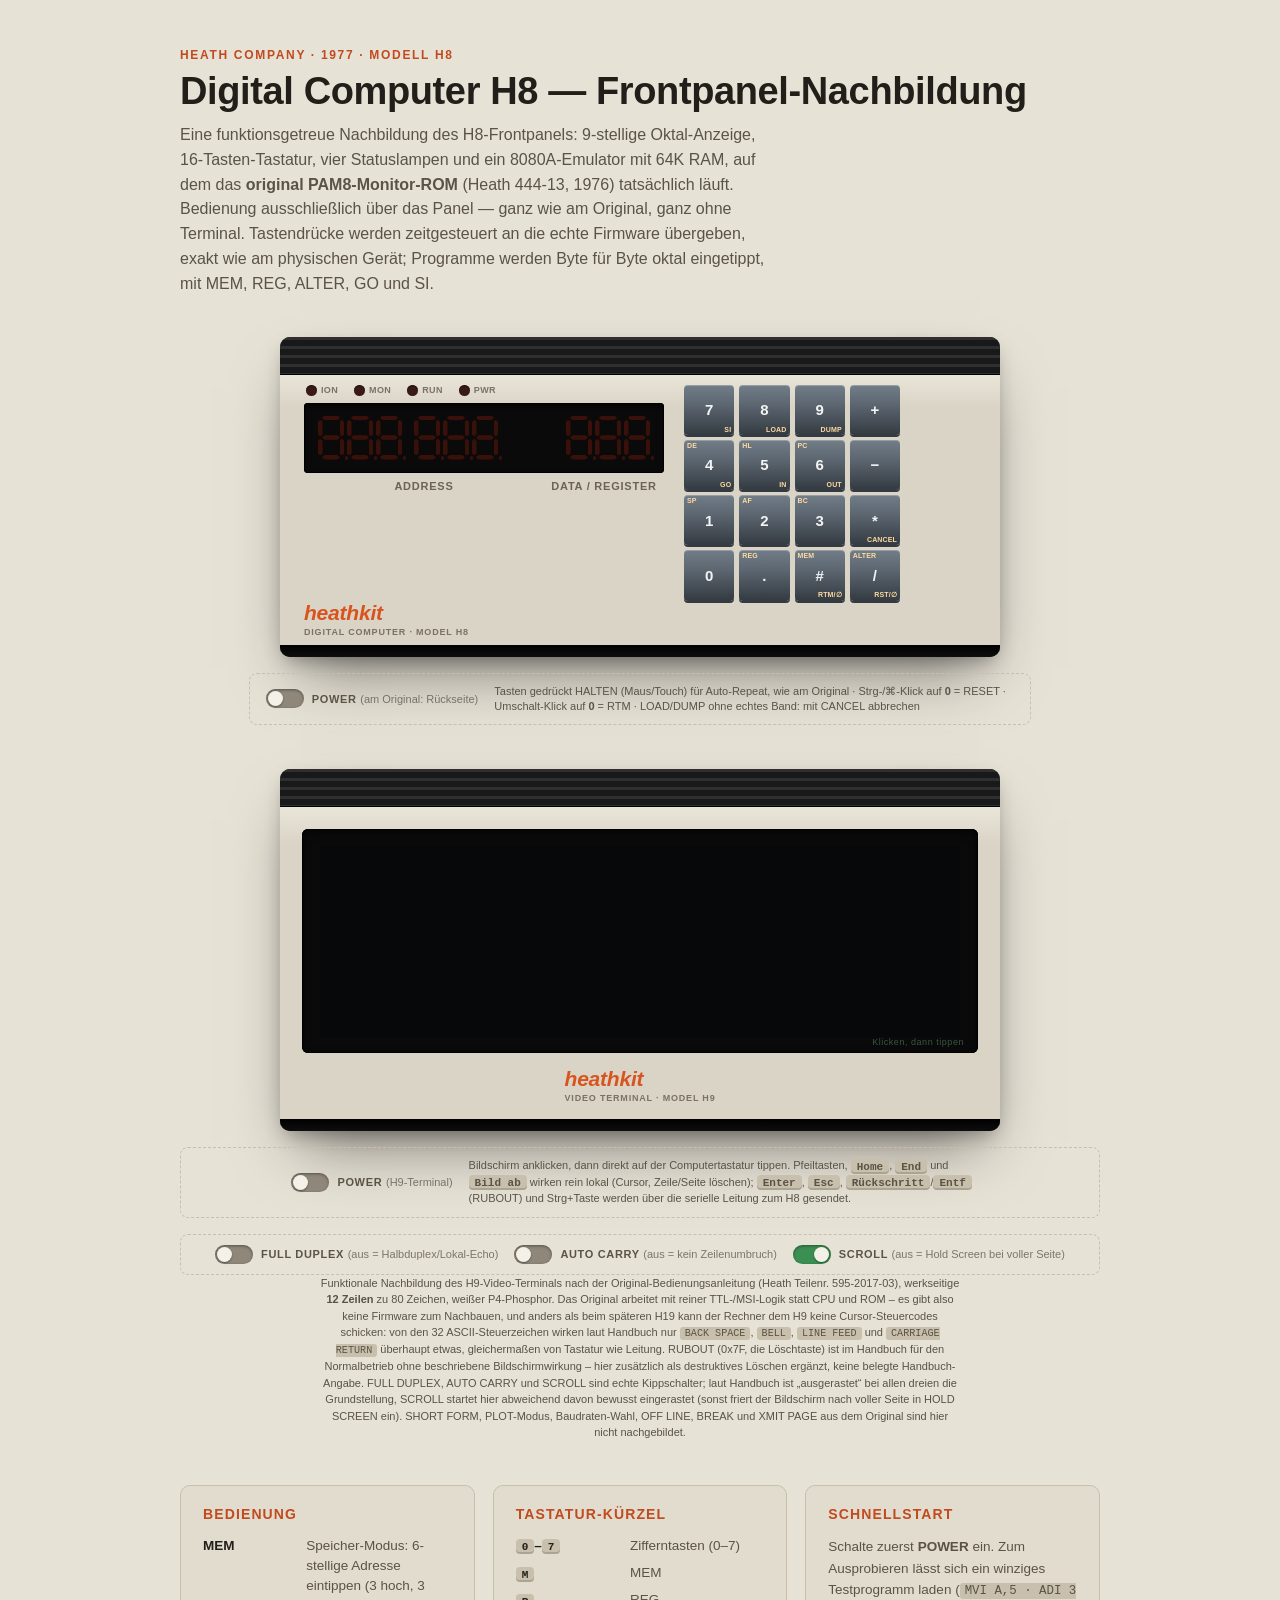
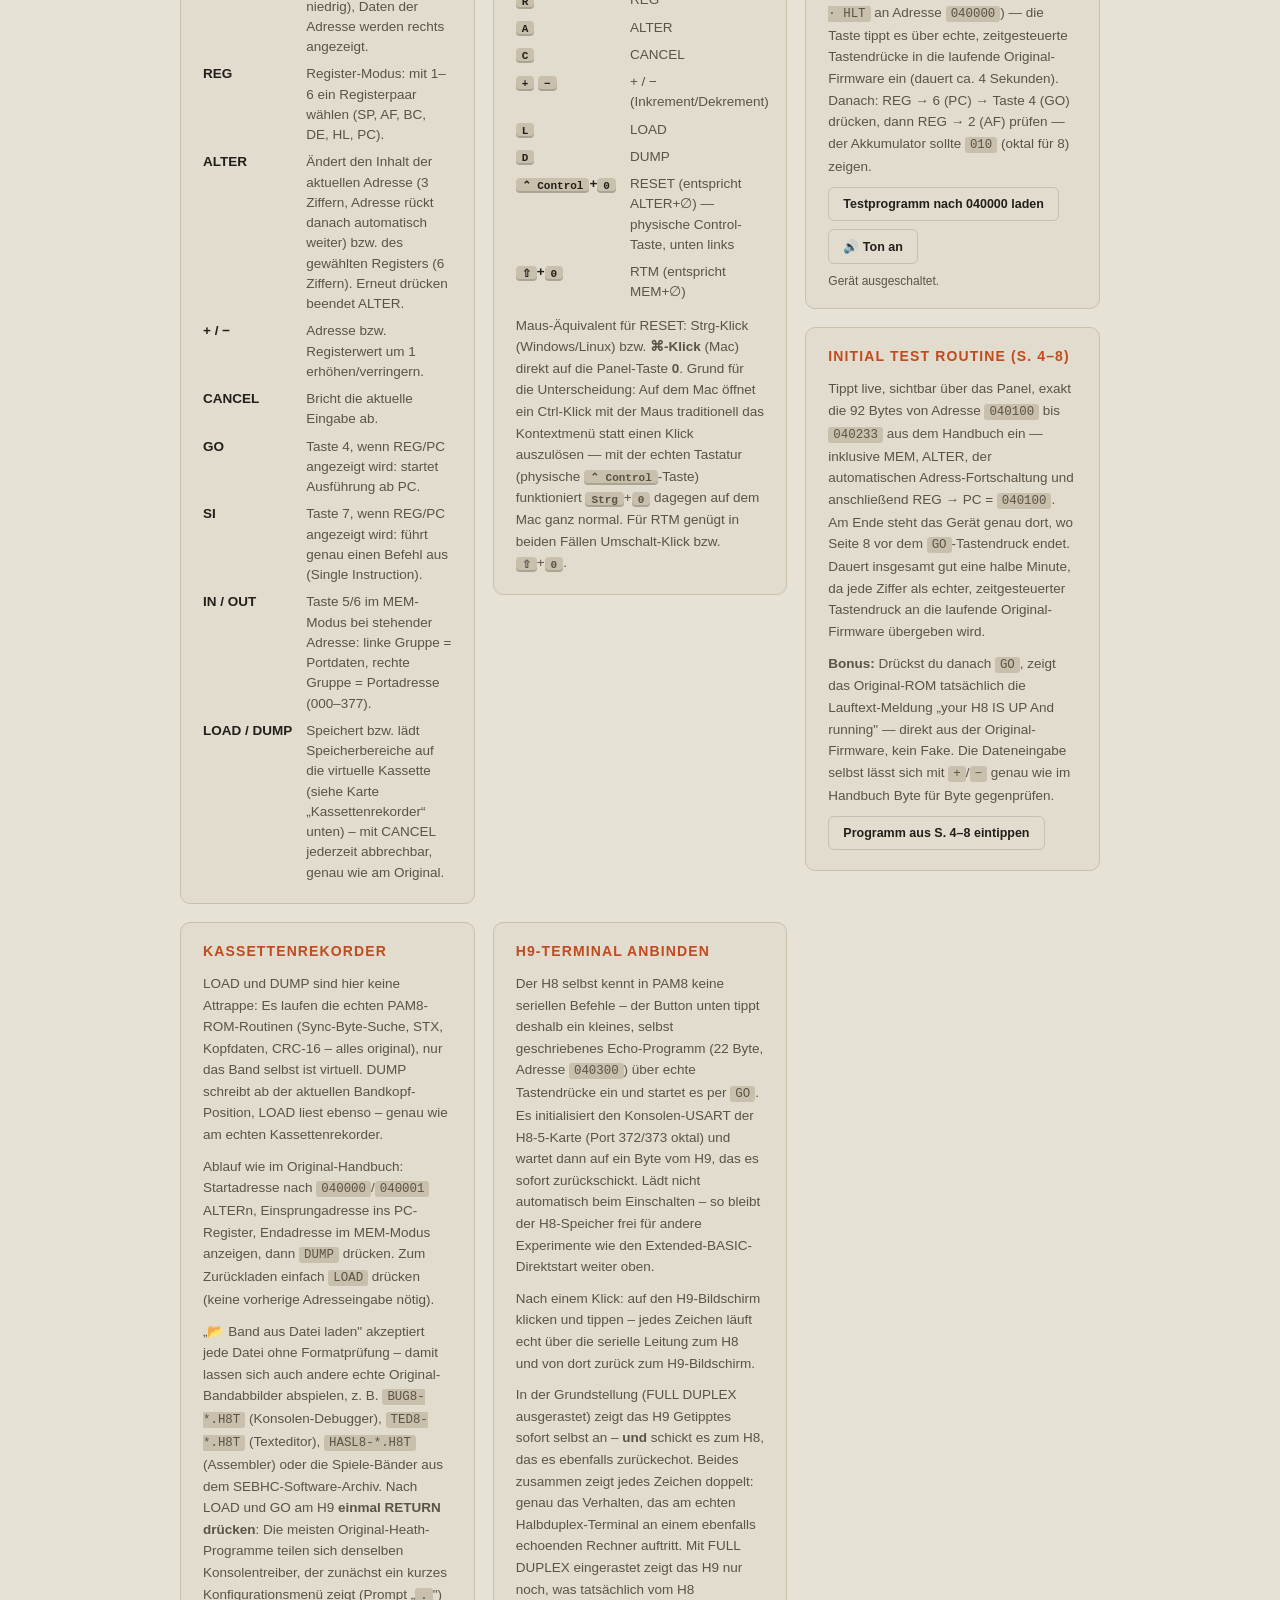
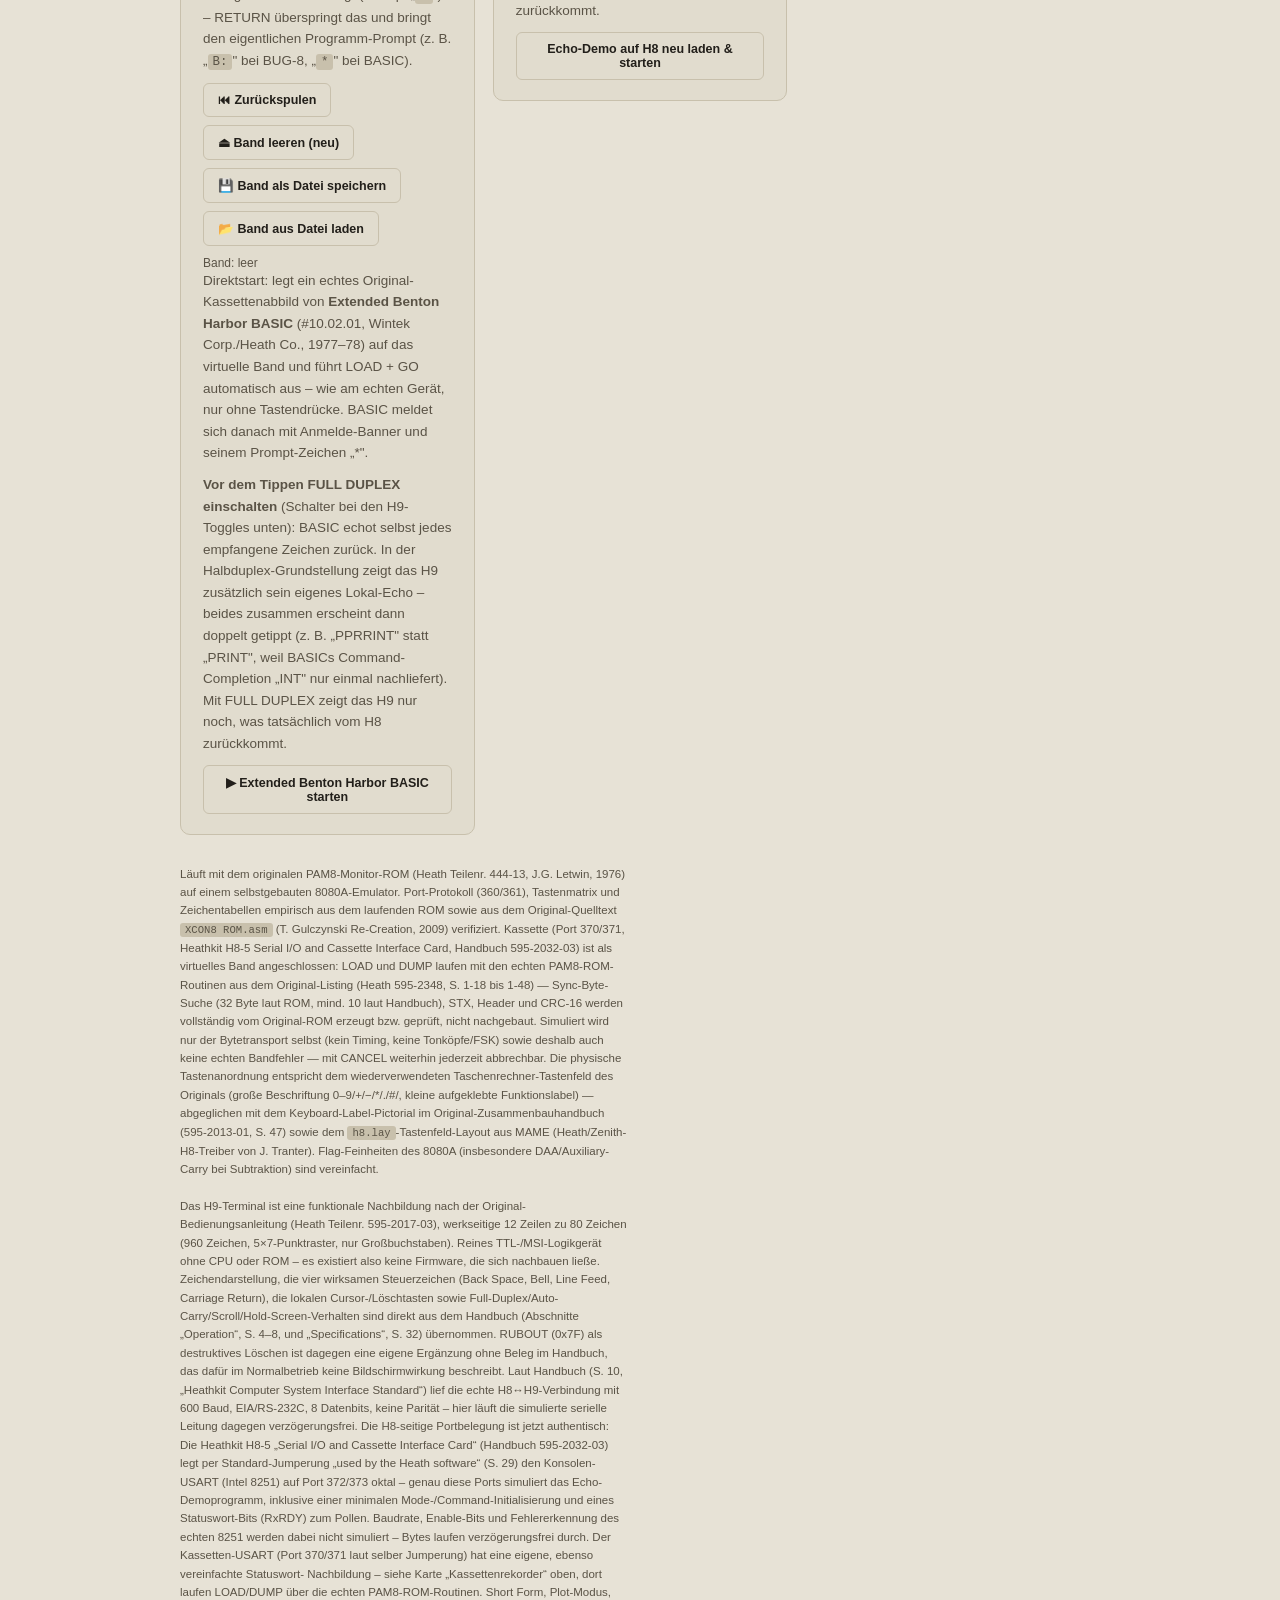
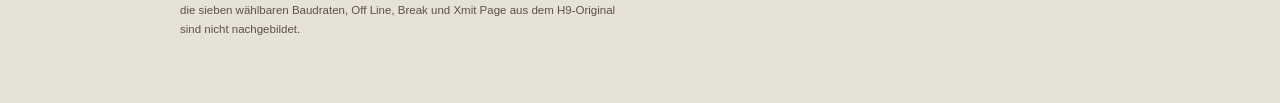
==== commit 3031941c: "Fix: H9 zurück auf originale 12 Zeilen (24-Zeilen-Hardware-Umbau entfernt) Der bisher nachgebildete " ====
--- a/H8-H9-Simulator.html
+++ b/H8-H9-Simulator.html
@@ -9,7 +9,8 @@
   :root{
     --desk-bg:#e7e2d6; --desk-bg2:#d8d2c2; --ink:#221f1a; --ink-soft:#5a5346;
     --accent:#c14a1e; --rule:#c8c0ac;
-    --case-black:#18191b;
+    --case-black:#18191b; --case-black-hi:#302f2d; --case-base:#0e0e0f;
+    --putty:#d9d4c6; --putty-hi:#e9e5d8; --putty-shadow:#b7b0a0;
     --led-on:#ff3623; --led-off:#3a100a; --led-glow:rgba(255,54,35,.75);
     --badge:#d9531e; --key:#5c6670; --key-hi:#717d88; --key-dark:#333a41; --key-legend:#f2f3f3;
     --lamp-off:#3a1b14;
@@ -38,61 +39,60 @@
   .lede{font-size:16px;line-height:1.55;color:var(--ink-soft);max-width:66ch;margin:0;}
 
   /* ============ THE MACHINE ============ */
-  /* H8-Gehaeuse als eingebettetes Foto (ChatGPT-generiertes Vintage-Produktfoto, vom Nutzer
-     bereitgestellt); Anzeige, Lampen und Tastenfeld liegen als funktionale, prozentual auf das
-     Foto eingemessene Overlays darueber (Koordinaten empirisch per Pixel-Analyse des Fotos
-     bestimmt: dunkles Anzeigefenster, 4 LED-Punkte, 4x4-Tastenraster). */
   .stage{display:flex;flex-direction:column;align-items:center;margin:40px 0 30px;}
   .h8-case{
-    width:100%;max-width:720px;border-radius:10px;overflow:hidden;position:relative;
+    width:100%;max-width:720px;border-radius:10px;overflow:hidden;
     box-shadow:0 30px 60px -20px rgba(0,0,0,.5), 0 8px 20px -6px rgba(0,0,0,.35);
-    aspect-ratio:1774/887;
-    background-image:url("[data-uri]");
-    background-size:cover;background-position:center;background-color:var(--case-black);
-  }
-  .h8-window{
-    position:absolute;left:6.09%;top:26.94%;width:54.45%;height:31.23%;
-    background:var(--case-black);border-radius:4px;
+    background:var(--case-black);
+  }
+  .h8-vent{
+    height:38px;
+    background:
+      repeating-linear-gradient(180deg, var(--case-black-hi) 0 3px, var(--case-black) 3px 9px);
+    border-bottom:1px solid #000;
+  }
+  .h8-panel{
+    background:linear-gradient(180deg,var(--putty-hi),var(--putty) 12%, var(--putty));
+    padding:10px 24px 8px;
+    position:relative;
+    display:flex;flex-direction:column;min-height:0;
+  }
+
+  .main-row{display:flex;gap:20px;align-items:flex-start;}
+  .display-cluster{flex:1 1 auto;min-width:0;display:flex;flex-direction:column;gap:7px;max-width:360px;}
+  .lamp-strip{display:flex;gap:16px;padding-left:2px;}
+  .lamp{display:flex;align-items:center;gap:4px;}
+  .lamp i{
+    width:11px;height:11px;border-radius:50%;background:var(--lamp-off);display:block;flex:none;
+    box-shadow:inset 0 1px 1px rgba(0,0,0,.6);
+  }
+  .lamp b{font-size:9px;font-weight:800;font-style:normal;letter-spacing:.04em;color:#7a7263;}
+  .lamp.lit i{background:radial-gradient(circle at 35% 30%, #ffdada, var(--led-on) 55%, #8f1408);box-shadow:0 0 9px 2.5px var(--led-glow);}
+
+  .display-window{
+    background:#0a0a0a;border-radius:4px;padding:13px 14px;
     box-shadow:inset 0 2px 6px rgba(0,0,0,.8), inset 0 0 0 1px #000;
-  }
-  .lamp{
-    position:absolute;border-radius:50%;background:var(--lamp-off);
-    box-shadow:inset 0 1px 1px rgba(0,0,0,.6);
-  }
-  .lamp.lit{background:radial-gradient(circle at 35% 30%, #ffdada, var(--led-on) 55%, #8f1408);box-shadow:0 0 9px 2.5px var(--led-glow);}
-  .lamp[data-lamp="ion"]{left:5.69%;top:17.33%;width:2.9%;height:10.11%;}
-  .lamp[data-lamp="mon"]{left:5.59%;top:35.74%;width:2.9%;height:10.11%;}
-  .lamp[data-lamp="run"]{left:5.49%;top:54.15%;width:2.9%;height:10.11%;}
-  .lamp[data-lamp="pwr"]{left:5.28%;top:73.29%;width:3.11%;height:10.11%;}
-
-  .display-window{
-    position:absolute;left:17.3%;top:4%;width:77%;height:66%;
     display:flex;align-items:center;justify-content:space-between;flex-wrap:nowrap;
-  }
-  .addr-group,.data-group{display:flex;gap:2.4px;flex:0 0 auto;}
-  .digit{position:relative;width:20.8px;height:35.2px;flex:0 0 auto;}
-  .addr-group .digit:nth-child(3){margin-right:7.2px;}
+    min-height:70px;
+  }
+  .addr-group,.data-group{display:flex;gap:3px;flex:0 0 auto;}
+  .digit{position:relative;width:26px;height:44px;flex:0 0 auto;}
+  .addr-group .digit:nth-child(3){margin-right:9px;}
   .seg{position:absolute;background:var(--led-off);transition:background-color .04s,box-shadow .04s;}
   .seg.on{background:var(--led-on);box-shadow:0 0 5px 1.5px var(--led-glow), 0 0 12px 3px rgba(255,54,35,.35);}
-  .seg-a,.seg-g,.seg-d{left:3.2px;width:14.4px;height:3.6px;clip-path:polygon(14% 0,86% 0,100% 50%,86% 100%,14% 100%,0 50%);}
-  .seg-a{top:0;} .seg-g{top:15.8px;} .seg-d{top:31.6px;}
-  .seg-f,.seg-b,.seg-e,.seg-c{width:3.6px;height:13.6px;clip-path:polygon(0 14%,50% 0,100% 14%,100% 86%,50% 100%,0 86%);}
-  .seg-f{top:3.2px;left:0;} .seg-e{top:18.4px;left:0;}
-  .seg-b{top:3.2px;right:0;} .seg-c{top:18.4px;right:0;}
-  .dp{position:absolute;bottom:0;right:-3.2px;width:2.8px;height:2.8px;border-radius:50%;background:var(--led-off);}
+  .seg-a,.seg-g,.seg-d{left:4px;width:18px;height:4.5px;clip-path:polygon(14% 0,86% 0,100% 50%,86% 100%,14% 100%,0 50%);}
+  .seg-a{top:0;} .seg-g{top:19.75px;} .seg-d{top:39.5px;}
+  .seg-f,.seg-b,.seg-e,.seg-c{width:4.5px;height:17px;clip-path:polygon(0 14%,50% 0,100% 14%,100% 86%,50% 100%,0 86%);}
+  .seg-f{top:4px;left:0;} .seg-e{top:23px;left:0;}
+  .seg-b{top:4px;right:0;} .seg-c{top:23px;right:0;}
+  .dp{position:absolute;bottom:0;right:-4px;width:3.5px;height:3.5px;border-radius:50%;background:var(--led-off);}
   .dp.on{background:var(--led-on);box-shadow:0 0 4px 1px var(--led-glow);}
 
-  .display-labels{
-    position:absolute;left:11.5%;top:76%;width:82.2%;height:16%;
-    display:flex;font-size:11px;font-weight:700;letter-spacing:.07em;color:#8f897a;
-  }
+  .display-labels{display:flex;font-size:11px;font-weight:700;letter-spacing:.07em;color:#6b6455;}
   .display-labels .lbl-address{flex:6;text-align:center;}
   .display-labels .lbl-data{flex:3;text-align:center;}
 
-  .keypad{
-    position:absolute;left:63.87%;top:23.79%;width:29.82%;height:58.06%;
-    display:grid;grid-template-columns:repeat(4,1fr);grid-template-rows:repeat(4,1fr);gap:3.6% 4.9%;
-  }
+  .keypad{flex:0 0 auto;width:216px;display:grid;grid-template-columns:repeat(4,1fr);gap:5px;}
   .key{
     position:relative;aspect-ratio:1;border-radius:4px;border:none;cursor:pointer;
     background:linear-gradient(180deg,var(--key-hi),var(--key) 40%, var(--key-dark));
@@ -106,6 +106,12 @@
   .key .sub:not(.sub-tl):not(.sub-br){top:3px;left:0;right:0;text-align:center;font-size:8px;color:#ffd9a0;}
   .key .sub-tl{top:2px;left:3px;}
   .key .sub-br{bottom:2px;right:3px;}
+
+  .brand-block{margin-top:auto;padding-top:0;}
+  .wordmark{display:block;font-style:italic;font-weight:800;font-size:21px;letter-spacing:-0.01em;color:var(--badge);}
+  .model-tag{display:block;margin-top:2px;font-size:9px;font-weight:700;letter-spacing:.09em;color:#7a7263;text-transform:uppercase;}
+
+  .h8-base{height:12px;background:linear-gradient(180deg,#000,var(--case-base));}
 
   .rear-controls{
     display:flex;align-items:center;gap:16px;flex-wrap:wrap;justify-content:center;
@@ -122,28 +128,25 @@
   button.util:disabled{opacity:.4;cursor:not-allowed;}
 
   /* ============ H9 TERMINAL ============ */
-  /* Wie beim H8-Gehaeuse: KI-generiertes Foto statt CSS-Zeichnung (vom Nutzer bereitgestellt,
-     gleicher Stil/gleiche Bildsprache wie das H8-Foto). Der Bildschirmbereich liegt als
-     funktionales Canvas-Overlay passgenau (prozentual per Pixel-Analyse des Fotos vermessen)
-     darueber; Tastatur und Typenschild sind nur im Foto sichtbar (rein dekorativ, ohne eigene
-     Bedienfunktion - Texteingabe erfolgt ueber die echte Tastatur, nicht ueber das Bild). */
   .h9-stage{margin-top:44px;}
   .h9-case{
-    width:100%;max-width:720px;margin:0 auto;border-radius:10px;overflow:hidden;position:relative;
+    width:100%;max-width:720px;margin:0 auto;border-radius:10px;overflow:hidden;
     box-shadow:0 30px 60px -20px rgba(0,0,0,.5), 0 8px 20px -6px rgba(0,0,0,.35);
-    aspect-ratio:925/762;
-    background-image:url("[data-uri]");
-    background-size:cover;background-position:center;background-color:var(--case-black);
+    background:var(--case-black);
+  }
+  .h9-panel{
+    background:linear-gradient(180deg,var(--putty-hi),var(--putty) 12%, var(--putty));
+    padding:22px 22px 16px;display:flex;flex-direction:column;align-items:center;gap:14px;
   }
   .h9-screen-frame{
-    position:absolute;left:8.65%;top:8.66%;width:84.86%;height:70%;
-    background:#20342a;
-    display:flex;align-items:center;justify-content:center;cursor:text;border-radius:2%;
-  }
-  .h9-screen-frame.focused{box-shadow:0 0 0 2px var(--badge), 0 0 14px 2px rgba(0,0,0,.5);}
-  #h9-screen{width:100%;height:100%;display:block;}
+    width:100%;background:#0a0a0a;border-radius:6px;padding:16px;
+    box-shadow:inset 0 2px 10px rgba(0,0,0,.85), inset 0 0 0 1px #000;
+    display:flex;justify-content:center;position:relative;cursor:text;
+  }
+  .h9-screen-frame.focused{box-shadow:inset 0 2px 10px rgba(0,0,0,.85), inset 0 0 0 1px #000, 0 0 0 2px var(--badge);}
+  #h9-screen{width:100%;max-width:640px;height:auto;display:block;}
   .h9-screen-hint{
-    position:absolute;bottom:4%;right:3%;font-size:9px;letter-spacing:.06em;
+    position:absolute;bottom:6px;right:14px;font-size:9px;letter-spacing:.06em;
     color:#3a5540;pointer-events:none;
   }
   .h9-screen-frame.focused .h9-screen-hint{display:none;}
@@ -158,12 +161,6 @@
     box-shadow:inset 0 -2px 0 rgba(0,0,0,.15);}
   .card{background:color-mix(in srgb, var(--desk-bg) 60%, var(--desk-bg2));border:1px solid var(--rule);border-radius:10px;padding:20px 22px;}
   .card h2{font-size:14px;text-transform:uppercase;letter-spacing:.08em;margin:0 0 14px;color:var(--accent);}
-  .card-cassette{grid-column:span 2;column-count:2;column-gap:32px;column-rule:1px solid var(--rule);}
-  .card-cassette>h2,.card-cassette>.actions,.card-cassette>.status-line{column-span:all;}
-  .card-cassette>.actions:first-of-type{margin-top:4px;}
-  @media (max-width:700px){
-    .card-cassette{grid-column:span 1;column-count:1;column-rule:none;}
-  }
   dl.ops{margin:0;display:grid;grid-template-columns:auto 1fr;gap:7px 14px;font-size:13.5px;line-height:1.5;}
   dl.ops dt{font-weight:700;font-variant-numeric:tabular-nums;white-space:nowrap;}
   dl.ops dd{margin:0;color:var(--ink-soft);}
@@ -177,10 +174,8 @@
   button.util:hover{background:var(--rule);}
   button.util:focus-visible{outline:2px solid var(--accent);outline-offset:2px;}
   .status-line{font-size:12px;color:var(--ink-soft);margin-top:10px;font-variant-numeric:tabular-nums;}
-  footer.note{margin-top:30px;font-size:11.5px;color:var(--ink-soft);line-height:1.6;}
+  footer.note{margin-top:30px;font-size:11.5px;color:var(--ink-soft);line-height:1.6;max-width:70ch;}
   footer.note a{color:inherit;}
-  .footer-cols{display:grid;grid-template-columns:1fr 1fr;gap:10px 32px;}
-  @media (max-width:700px){ .footer-cols{grid-template-columns:1fr;} }
   code{font-family:ui-monospace,SFMono-Regular,Consolas,monospace;background:var(--rule);padding:1px 5px;border-radius:3px;font-size:.92em;}
 </style>
 
@@ -197,39 +192,52 @@
 
   <div class="stage">
     <div class="h8-case">
-      <div class="h8-window">
-        <div class="lamp" data-lamp="ion"></div>
-        <div class="lamp" data-lamp="mon"></div>
-        <div class="lamp" data-lamp="run"></div>
-        <div class="lamp" data-lamp="pwr"></div>
-        <div class="display-window" id="display-row"></div>
-        <div class="display-labels">
-          <span class="lbl-address">ADDRESS</span>
-          <span class="lbl-data">DATA / REGISTER</span>
+      <div class="h8-vent"></div>
+      <div class="h8-panel">
+        <div class="main-row">
+          <div class="display-cluster">
+            <div class="lamp-strip">
+              <div class="lamp ion" data-lamp="ion"><i></i><b>ION</b></div>
+              <div class="lamp" data-lamp="mon"><i></i><b>MON</b></div>
+              <div class="lamp run" data-lamp="run"><i></i><b>RUN</b></div>
+              <div class="lamp" data-lamp="pwr"><i></i><b>PWR</b></div>
+            </div>
+            <div class="display-window" id="display-row"></div>
+            <div class="display-labels">
+              <span class="lbl-address">ADDRESS</span>
+              <span class="lbl-data">DATA / REGISTER</span>
+            </div>
+          </div>
+
+          <div class="keypad" id="keypad">
+            <button class="key" data-num="7"><span class="legend">7</span><span class="sub sub-br">SI</span></button>
+            <button class="key" data-action="LOAD"><span class="legend">8</span><span class="sub sub-br">LOAD</span></button>
+            <button class="key" data-action="DUMP"><span class="legend">9</span><span class="sub sub-br">DUMP</span></button>
+            <button class="key" data-action="PLUS"><span class="legend">+</span></button>
+
+            <button class="key" data-num="4"><span class="legend">4</span><span class="sub sub-tl">DE</span><span class="sub sub-br">GO</span></button>
+            <button class="key" data-num="5"><span class="legend">5</span><span class="sub sub-tl">HL</span><span class="sub sub-br">IN</span></button>
+            <button class="key" data-num="6"><span class="legend">6</span><span class="sub sub-tl">PC</span><span class="sub sub-br">OUT</span></button>
+            <button class="key" data-action="MINUS"><span class="legend">−</span></button>
+
+            <button class="key" data-num="1"><span class="legend">1</span><span class="sub sub-tl">SP</span></button>
+            <button class="key" data-num="2"><span class="legend">2</span><span class="sub sub-tl">AF</span></button>
+            <button class="key" data-num="3"><span class="legend">3</span><span class="sub sub-tl">BC</span></button>
+            <button class="key" data-action="CANCEL"><span class="legend">*</span><span class="sub sub-br">CANCEL</span></button>
+
+            <button class="key" data-num="0"><span class="legend">0</span></button>
+            <button class="key" data-action="REG"><span class="legend">.</span><span class="sub sub-tl">REG</span></button>
+            <button class="key" data-action="MEM"><span class="legend">#</span><span class="sub sub-tl">MEM</span><span class="sub sub-br">RTM/∅</span></button>
+            <button class="key" data-action="ALTER"><span class="legend">/</span><span class="sub sub-tl">ALTER</span><span class="sub sub-br">RST/∅</span></button>
+          </div>
+        </div>
+
+        <div class="brand-block">
+          <span class="wordmark">heathkit</span>
+          <span class="model-tag">Digital Computer &middot; Model H8</span>
         </div>
       </div>
-
-      <div class="keypad" id="keypad">
-        <button class="key" data-num="7"><span class="legend">7</span><span class="sub sub-br">SI</span></button>
-        <button class="key" data-action="LOAD"><span class="legend">8</span><span class="sub sub-br">LOAD</span></button>
-        <button class="key" data-action="DUMP"><span class="legend">9</span><span class="sub sub-br">DUMP</span></button>
-        <button class="key" data-action="PLUS"><span class="legend">+</span></button>
-
-        <button class="key" data-num="4"><span class="legend">4</span><span class="sub sub-tl">DE</span><span class="sub sub-br">GO</span></button>
-        <button class="key" data-num="5"><span class="legend">5</span><span class="sub sub-tl">HL</span><span class="sub sub-br">IN</span></button>
-        <button class="key" data-num="6"><span class="legend">6</span><span class="sub sub-tl">PC</span><span class="sub sub-br">OUT</span></button>
-        <button class="key" data-action="MINUS"><span class="legend">−</span></button>
-
-        <button class="key" data-num="1"><span class="legend">1</span><span class="sub sub-tl">SP</span></button>
-        <button class="key" data-num="2"><span class="legend">2</span><span class="sub sub-tl">AF</span></button>
-        <button class="key" data-num="3"><span class="legend">3</span><span class="sub sub-tl">BC</span></button>
-        <button class="key" data-action="CANCEL"><span class="legend">*</span><span class="sub sub-br">CANCEL</span></button>
-
-        <button class="key" data-num="0"><span class="legend">0</span></button>
-        <button class="key" data-action="REG"><span class="legend">.</span><span class="sub sub-tl">REG</span></button>
-        <button class="key" data-action="MEM"><span class="legend">#</span><span class="sub sub-tl">MEM</span><span class="sub sub-br">RTM/∅</span></button>
-        <button class="key" data-action="ALTER"><span class="legend">/</span><span class="sub sub-tl">ALTER</span><span class="sub sub-br">RST/∅</span></button>
-      </div>
+      <div class="h8-base"></div>
     </div>
 
     <div class="rear-controls">
@@ -244,10 +252,18 @@
 
   <div class="h9-stage">
     <div class="h9-case">
-      <div class="h9-screen-frame" id="h9-screen-frame" tabindex="0" aria-label="H9-Bildschirm, anklicken und tippen">
-        <canvas id="h9-screen"></canvas>
-        <span class="h9-screen-hint">Klicken, dann tippen</span>
+      <div class="h8-vent"></div>
+      <div class="h9-panel">
+        <div class="h9-screen-frame" id="h9-screen-frame" tabindex="0" aria-label="H9-Bildschirm, anklicken und tippen">
+          <canvas id="h9-screen"></canvas>
+          <span class="h9-screen-hint">Klicken, dann tippen</span>
+        </div>
+        <div class="brand-block">
+          <span class="wordmark">heathkit</span>
+          <span class="model-tag">Video Terminal &middot; Model H9</span>
+        </div>
       </div>
+      <div class="h8-base"></div>
     </div>
 
     <div class="rear-controls">
@@ -275,10 +291,8 @@
       </div>
     </div>
     <p class="h9-note">Funktionale Nachbildung des H9-Video-Terminals nach der Original-Bedienungsanleitung
-    (Heath Teilenr. 595-2017-03), hier mit <strong>24 statt der werkseitigen 12 Zeilen</strong> zu 80 Zeichen: ein
-    echter Hardware-Umbau, der laut Nutzerangabe um 1980 in einer Computerzeitschrift veröffentlicht wurde (genauer
-    Titel/Ausgabe nicht verifiziert) – kein modernes Software-Zugeständnis, sondern historische Zusatzhardware, die
-    die werkseitige Zeilenzahl erweiterte. Ansonsten weißer P4-Phosphor. Das Original arbeitet mit reiner
+    (Heath Teilenr. 595-2017-03), werkseitige <strong>12 Zeilen</strong> zu 80 Zeichen, weißer P4-Phosphor.
+    Das Original arbeitet mit reiner
     TTL-/MSI-Logik statt CPU und ROM – es gibt also keine Firmware zum Nachbauen, und anders als beim späteren H19
     kann der Rechner dem H9 keine Cursor-Steuercodes schicken: von den 32 ASCII-Steuerzeichen wirken laut Handbuch
     nur <code>BACK SPACE</code>, <code>BELL</code>, <code>LINE FEED</code> und <code>CARRIAGE RETURN</code>
@@ -353,7 +367,7 @@
         </div>
       </div>
     </div>
-    <div class="card card-cassette">
+    <div class="card">
       <h2>Kassettenrekorder</h2>
       <p>LOAD und DUMP sind hier keine Attrappe: Es laufen die echten PAM8-ROM-Routinen (Sync-Byte-Suche, STX,
       Kopfdaten, CRC-16 – alles original), nur das Band selbst ist virtuell. DUMP schreibt ab der aktuellen
@@ -368,14 +382,6 @@
       Original-Heath-Programme teilen sich denselben Konsolentreiber, der zunächst ein kurzes
       Konfigurationsmenü zeigt (Prompt „<code>.</code>") – RETURN überspringt das und bringt den eigentlichen
       Programm-Prompt (z.&nbsp;B. „<code>B:</code>" bei BUG-8, „<code>*</code>" bei BASIC).</p>
-      <p style="font-size:11.5px;font-style:italic;">Lokaler Fundus (nur auf diesem Rechner): <code>/Users/roland/Downloads/tape-images</code>
-      enthält griffbereite Original-Bandabbilder für „Band aus Datei laden" – Systemsoftware
-      (<code>BUG8-*</code> Konsolen-Debugger, <code>TED8-*</code> Texteditor, <code>HASL8-*</code> Assembler,
-      <code>BHBASIC*</code>/<code>EXBASIC*</code> Benton-Harbor-/Extended-BASIC in mehreren Ausgaben), die
-      Spielebänder (<code>H8CHESS</code>, <code>H8CRAPS</code>, <code>H8DERBY</code>, <code>HAMRABI</code>,
-      <code>H8HANGM</code>, <code>H8HEXPAW</code>, <code>H8NIM</code>, <code>H8ORBIT</code>,
-      <code>MASTMIND</code>) sowie ein paar Frontpanel-Demos (<code>CLOCK</code>, <code>CHASELED</code>,
-      <code>H8DEMO</code>) – Details siehe <code>readme.txt</code> im selben Ordner.</p>
       <div class="actions">
         <button class="util" id="btn-cassette-rewind">⏮ Zurückspulen</button>
         <button class="util" id="btn-cassette-eject">⏏ Band leeren (neu)</button>
@@ -417,8 +423,6 @@
   </div>
 
   <footer class="note">
-   <div class="footer-cols">
-    <div>
     Läuft mit dem originalen PAM8-Monitor-ROM (Heath Teilenr. 444-13, J.G. Letwin, 1976) auf einem selbstgebauten
     8080A-Emulator. Port-Protokoll (360/361), Tastenmatrix und Zeichentabellen empirisch aus dem laufenden ROM sowie
     aus dem Original-Quelltext <code>XCON8 ROM.asm</code> (T. Gulczynski Re-Creation, 2009) verifiziert. Kassette
@@ -433,14 +437,10 @@
     Original-Zusammenbauhandbuch (595-2013-01, S. 47) sowie dem <code>h8.lay</code>-Tastenfeld-Layout aus MAME
     (Heath/Zenith-H8-Treiber von J. Tranter). Flag-Feinheiten des 8080A (insbesondere DAA/Auxiliary-Carry bei
     Subtraktion) sind vereinfacht.
-    </div>
-    <div>
+    <br><br>
     Das H9-Terminal ist eine funktionale Nachbildung nach der Original-Bedienungsanleitung (Heath Teilenr.
-    595-2017-03), hier mit dem historischen 24-Zeilen-Hardware-Umbau: 24 statt der werkseitigen 12 Zeilen zu 80
-    Zeichen (1920 statt 960 Zeichen, 5×7-Punktraster, nur Großbuchstaben), laut Nutzerangabe um 1980 in einer
-    Computerzeitschrift veröffentlicht (genauer Titel/Ausgabe nicht verifiziert) – am Originalgerät zusätzliche
-    Hardware, hier als Software nachgebildet. Reines
-    TTL-/MSI-Logikgerät ohne CPU oder ROM – es existiert also keine Firmware, die sich nachbauen ließe.
+    595-2017-03), werkseitige 12 Zeilen zu 80 Zeichen (960 Zeichen, 5×7-Punktraster, nur Großbuchstaben).
+    Reines TTL-/MSI-Logikgerät ohne CPU oder ROM – es existiert also keine Firmware, die sich nachbauen ließe.
     Zeichendarstellung, die vier wirksamen Steuerzeichen (Back Space, Bell, Line Feed, Carriage Return), die
     lokalen Cursor-/Löschtasten sowie Full-Duplex/Auto-Carry/Scroll/Hold-Screen-Verhalten sind direkt aus dem
     Handbuch (Abschnitte „Operation“, S. 4–8, und „Specifications“, S. 32) übernommen. RUBOUT (0x7F) als
@@ -457,8 +457,6 @@
     Nachbildung – siehe Karte „Kassettenrekorder“ oben, dort laufen LOAD/DUMP über die echten PAM8-ROM-Routinen.
     Short Form, Plot-Modus,
     die sieben wählbaren Baudraten, Off Line, Break und Xmit Page aus dem H9-Original sind nicht nachgebildet.
-    </div>
-   </div>
   </footer>
 </div>
 
@@ -1084,11 +1082,8 @@
 /* ================= H9-TERMINAL (nach Original-Bedienungsanleitung 595-2017-03) =================
  * Das echte H9 ist reine TTL-/MSI-Logik ohne Mikroprozessor - es gibt keine Firmware,
  * die sich nachbauen liesse. Verhalten hier so genau wie im Original-Handbuch beschrieben
- * nachgebildet - mit dem historischen 24-Zeilen-Hardware-Umbau (siehe H9_ROWS unten): 24
- * statt der werkseitig fest verdrahteten 12 Zeilen x 80 Zeichen (Handbuch S.32), laut
- * Nutzerangabe um 1980 in einer Computerzeitschrift veroeffentlicht (genauer Titel/Ausgabe
- * nicht verifiziert) - am Originalgeraet zusaetzliche Hardware, hier als Software
- * nachgebildet. Alles andere unveraendert original, u.a. nur BACK SPACE,
+ * nachgebildet - werkseitig fest verdrahtete 12 Zeilen x 80 Zeichen (Handbuch S.32).
+ * U.a. nur BACK SPACE,
  * BELL, LINE FEED und CARRIAGE RETURN haben ueberhaupt eine Wirkung - alle anderen der
  * 32 ASCII-Steuerzeichen (inkl. ESC) werden laut Handbuch S.8 weder dargestellt noch ins
  * Bild-RAM geschrieben, egal ob von der Tastatur oder ueber die Leitung. Pfeiltasten,
@@ -1102,14 +1097,9 @@
  * Ports der H8-5-Karte (372/373 oktal, Konsolen-USART - siehe romIoIn/romIoOut oben),
  * aber mit stark vereinfachtem 8251-Verhalten (kein Timing/Baudrate/Fehlererkennung).
  */
-// HISTORISCHER 24-ZEILEN-HARDWARE-UMBAU: werkseitig hat das H9 fest 12 Zeilen
-// (TTL-/MSI-Logik, kein Software-Limit). Dieser Umbau auf 24 Zeilen wurde laut
-// Nutzerangabe um 1980 in einer Computerzeitschrift veroeffentlicht (genauer
-// Titel/Ausgabe nicht verifiziert) - am Originalgeraet zusaetzliche Hardware,
-// hier als reine Software-Konstante nachgebildet. Alle anderen H9-Eigenschaften
-// (Steuerzeichen, lokale Tasten, FULL DUPLEX/AUTO CARRY/SCROLL-Verhalten)
-// bleiben unveraendert original.
-const H9_COLS=80, H9_ROWS=24;
+// Werkseitig fest verdrahtete H9-Zeilenzahl (TTL-/MSI-Logik, kein Software-Limit
+// am Original) - siehe Handbuch S.32.
+const H9_COLS=80, H9_ROWS=12;
 const h9 = {
   buf:null, row:0, col:0, flashUntil:0,
   fullDuplex:false, // ausgerastet = Halbduplex/Lokal-Echo, die Grundstellung lt. Handbuch S.7
